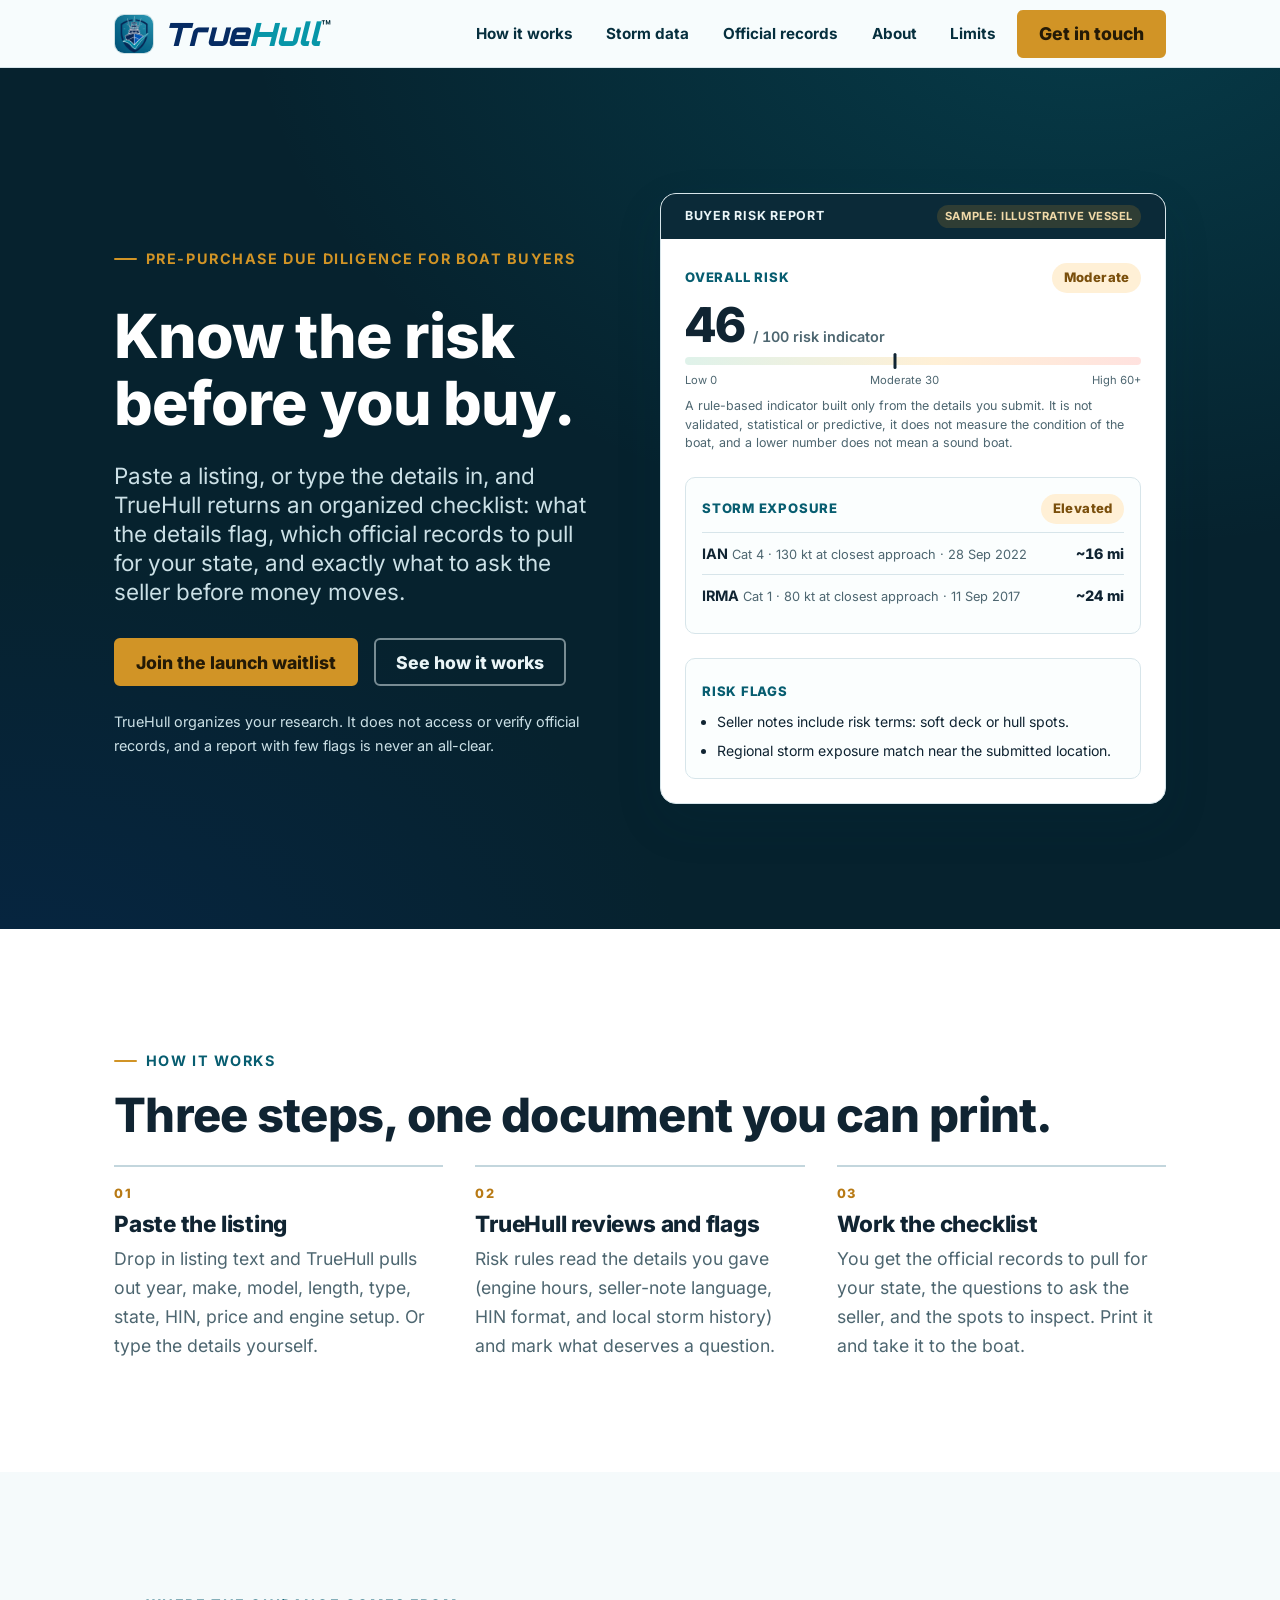
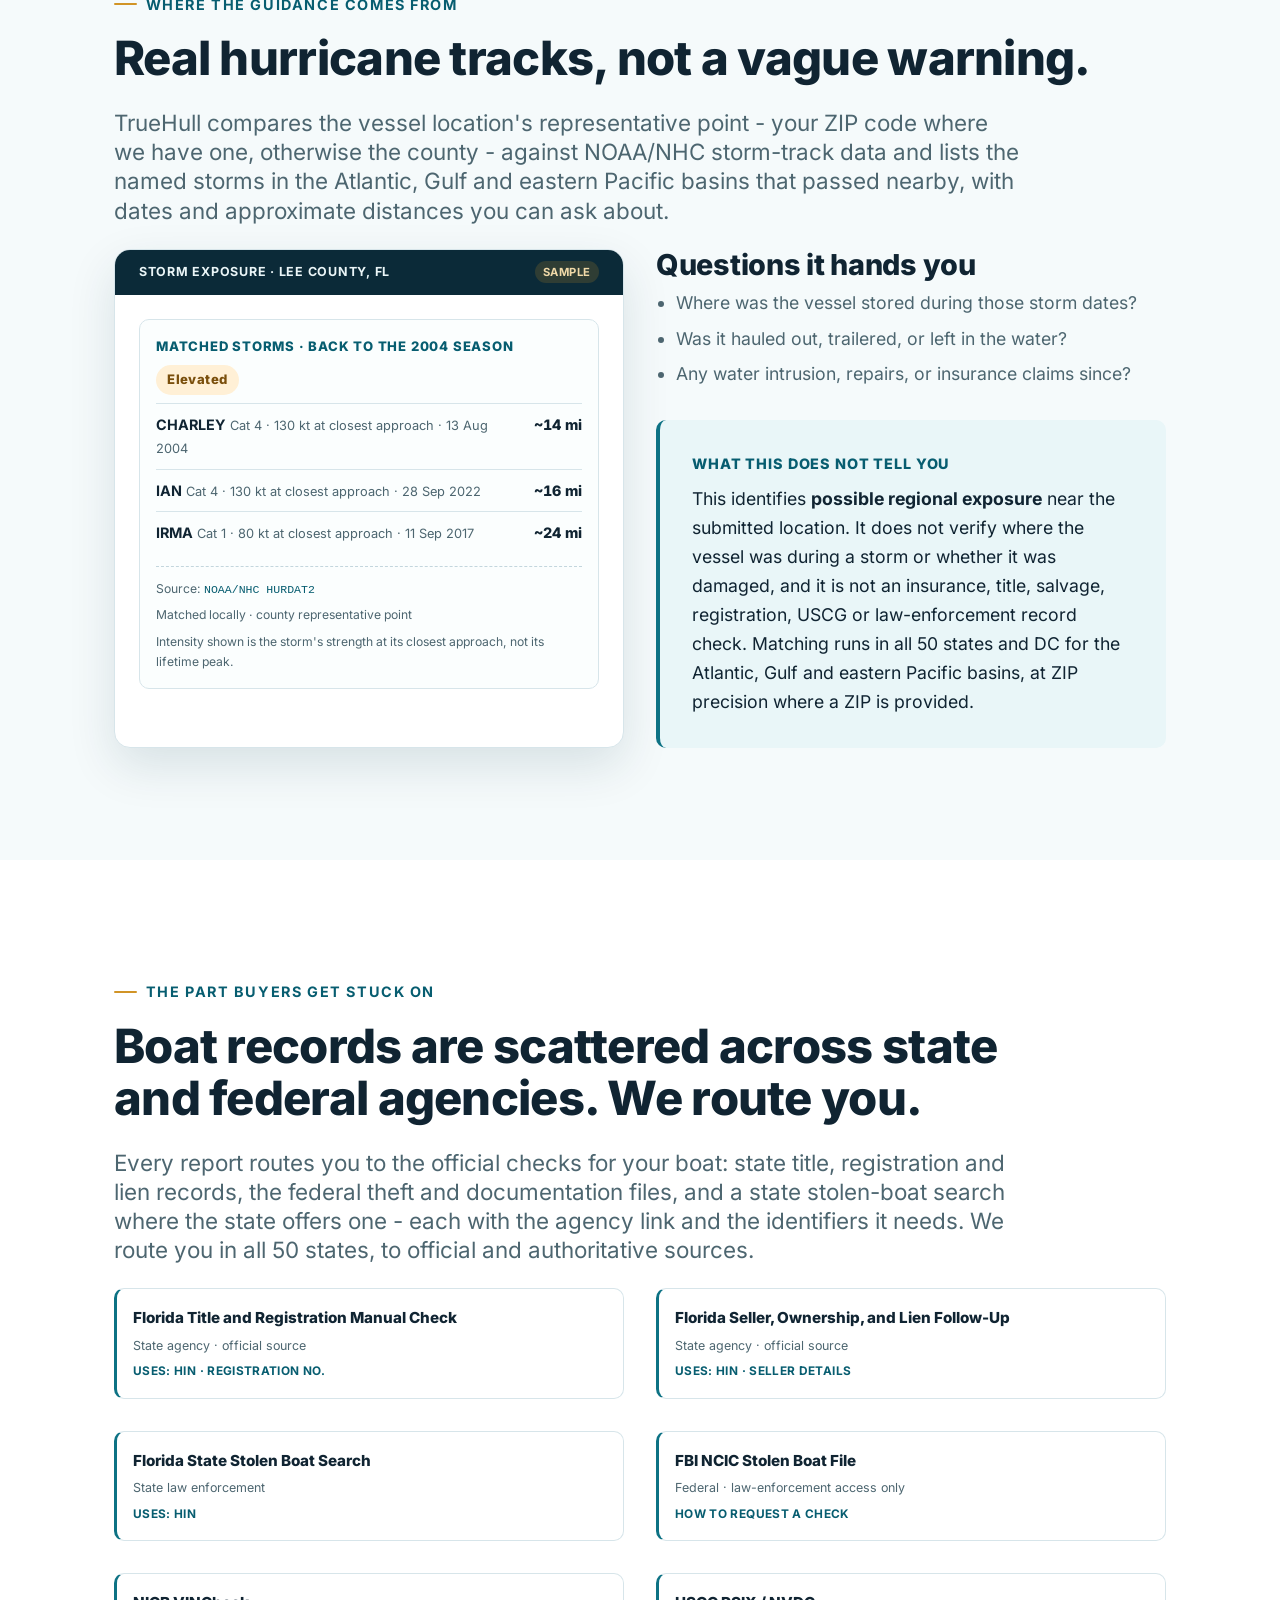
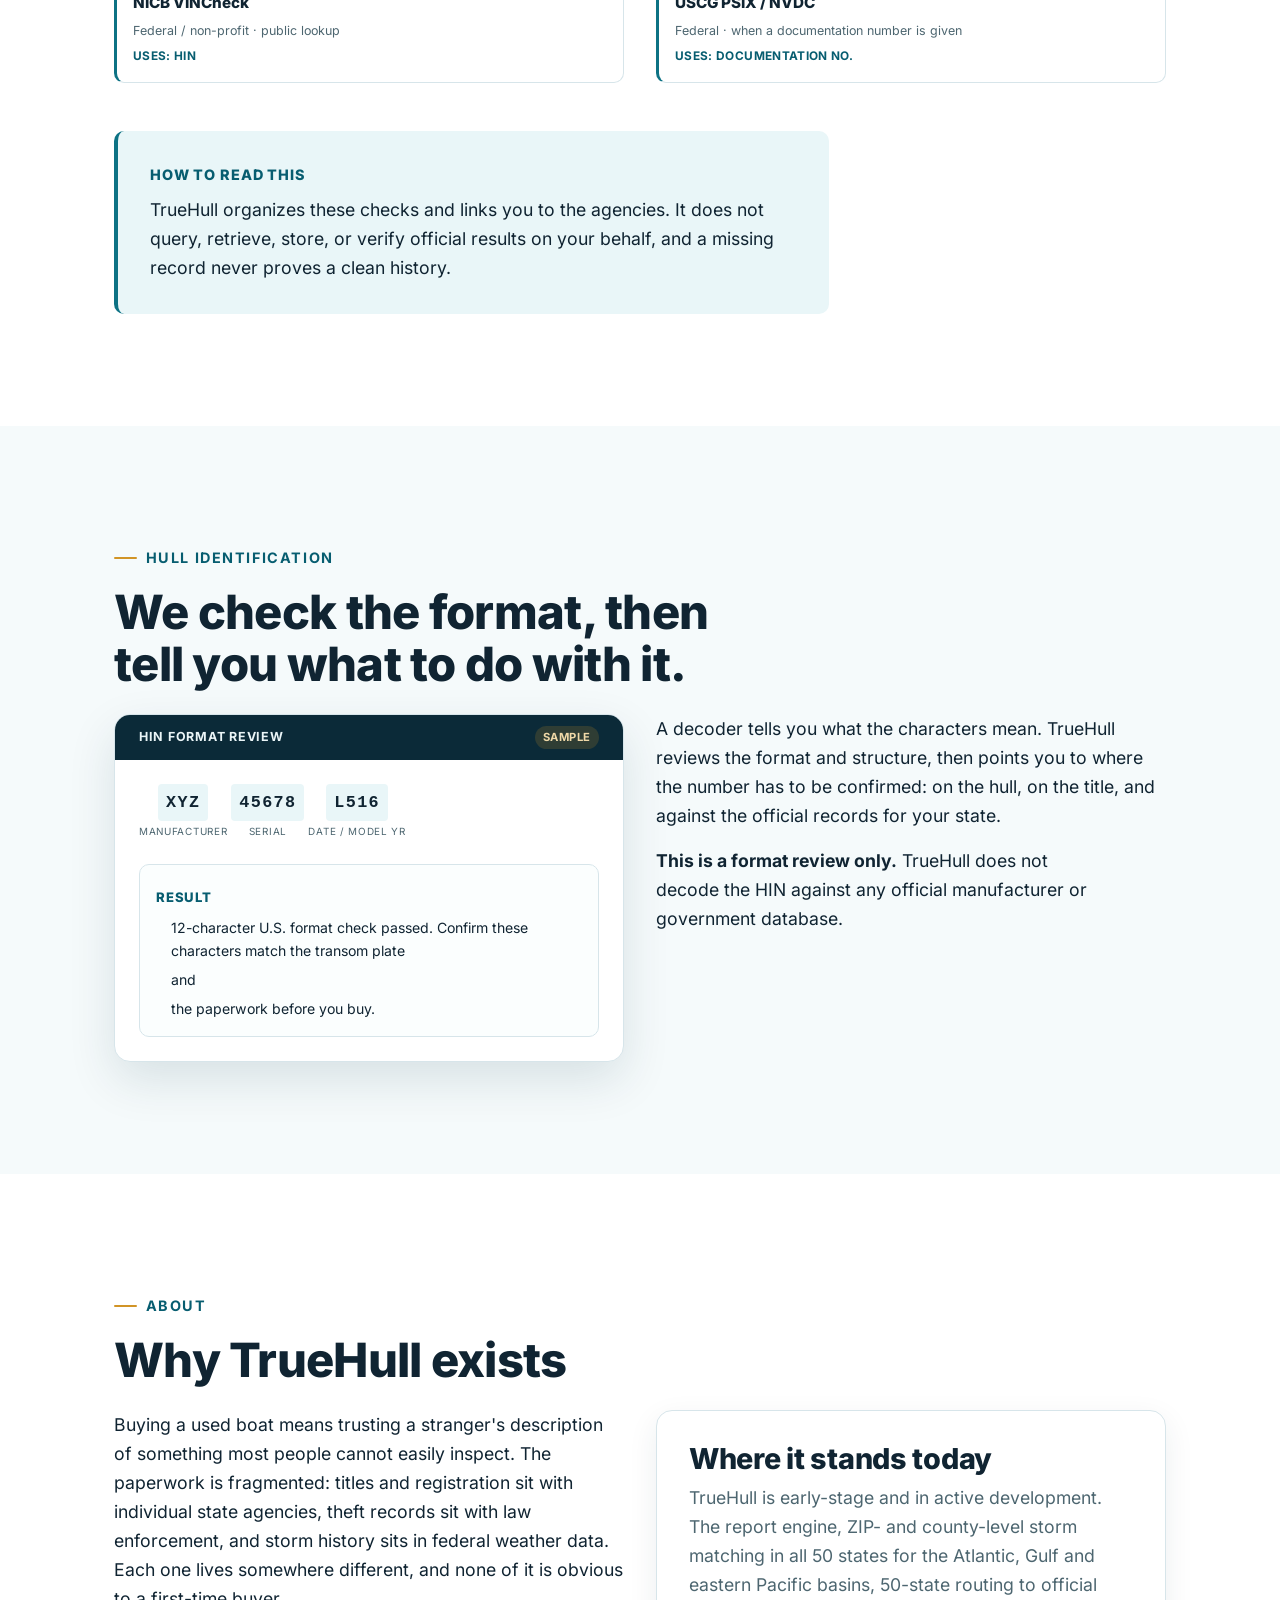
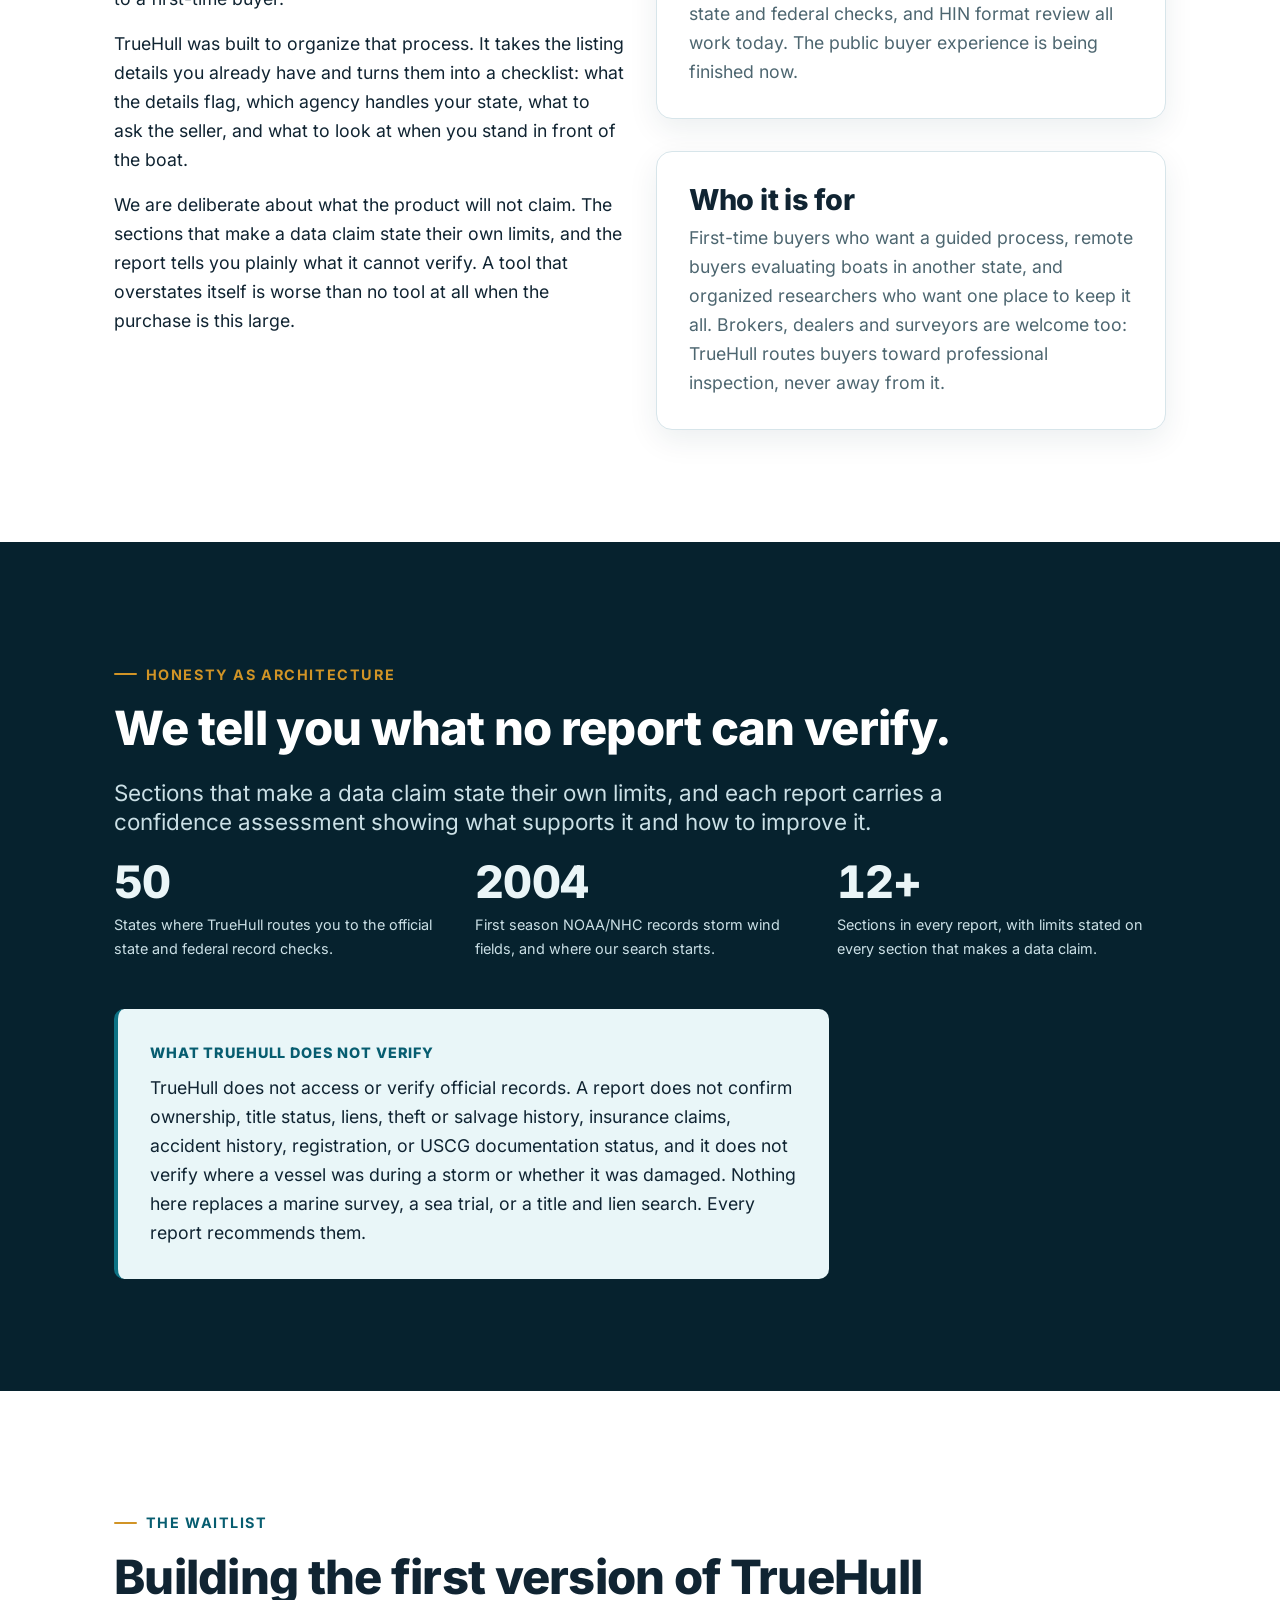
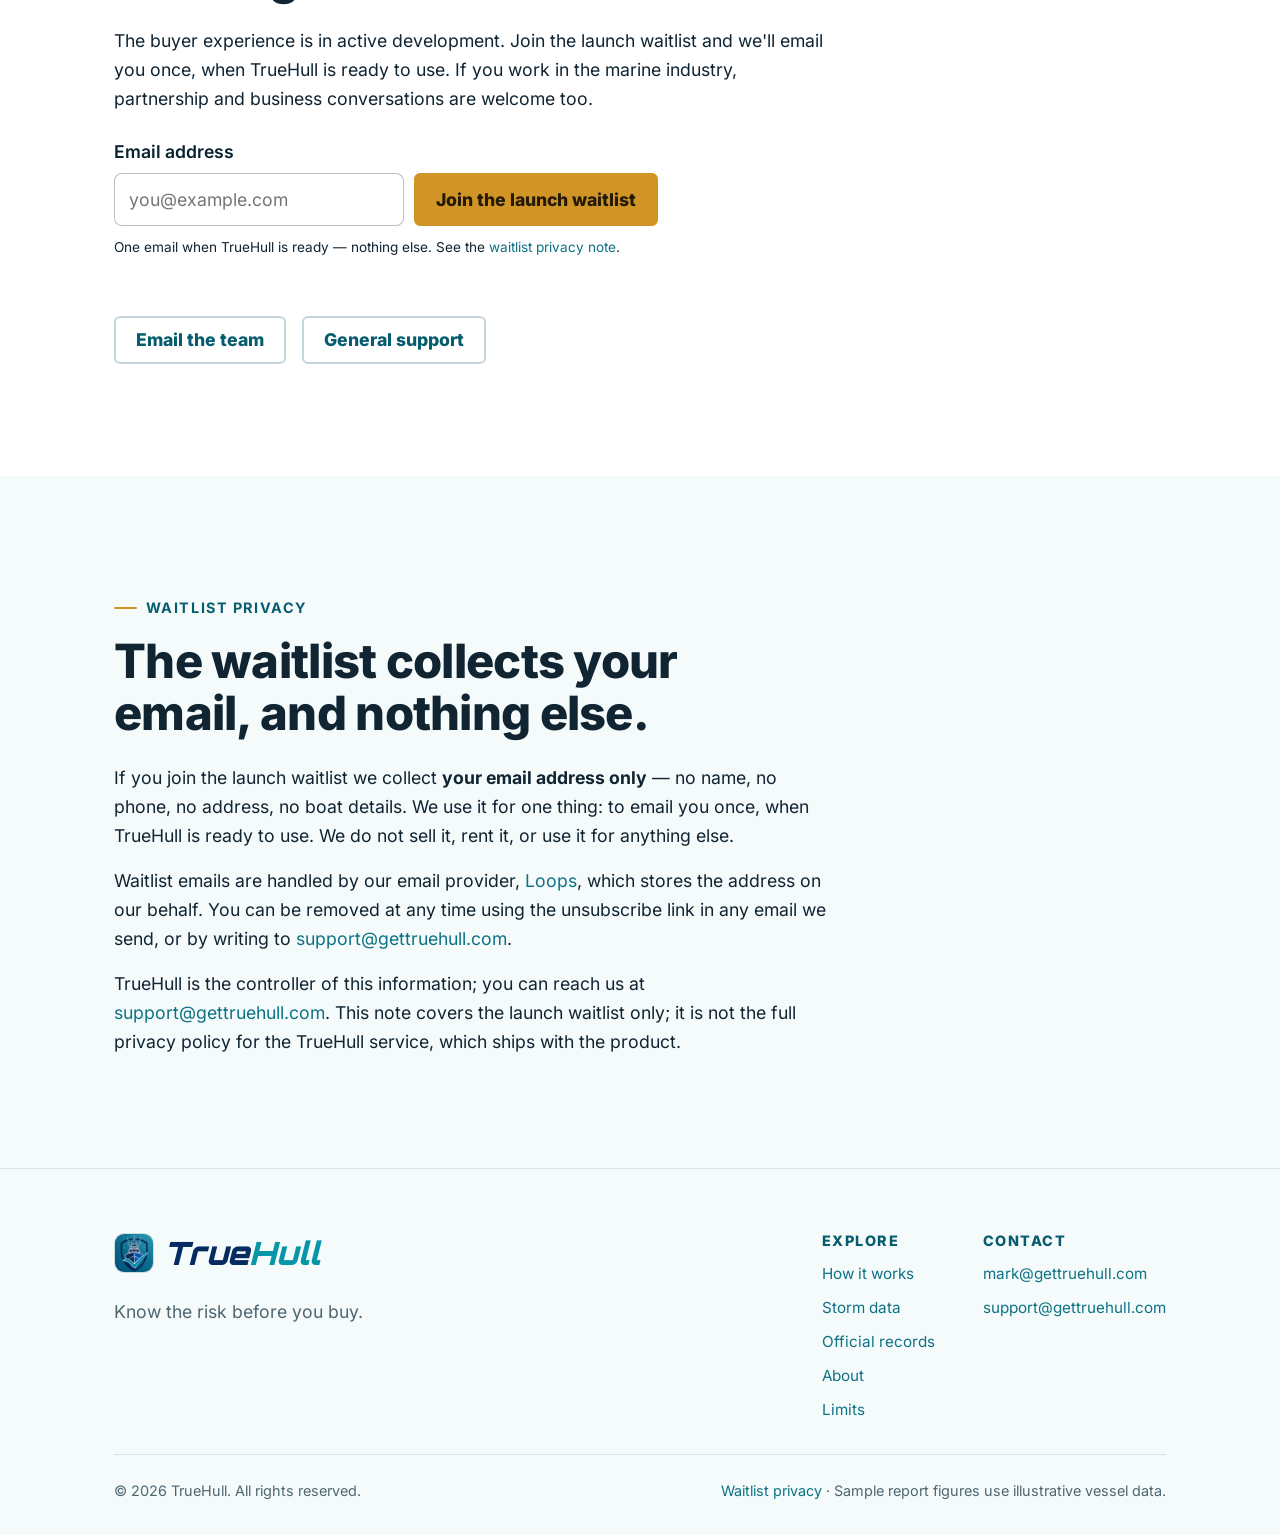
==== public/index.html @ 0f9b7fc5 "Go-live candidate: reviewed fix pass on the interim marketing site The interim marketing redesign, r" ====
<!doctype html>
<html lang="en">
  <head>
    <meta charset="UTF-8" />
    <meta name="viewport" content="width=device-width, initial-scale=1.0" />
    <meta
      http-equiv="Content-Security-Policy"
      content="default-src 'self'; script-src 'self'; connect-src 'self' https://app.loops.so; form-action 'self' https://app.loops.so; img-src 'self'; style-src 'self'; font-src 'self'; base-uri 'self'; object-src 'none'"
    />
    <title>TrueHull — Know the risk before you buy</title>
    <meta
      name="description"
      content="TrueHull turns a used-boat listing into an organized due-diligence checklist: risk flags, NOAA/NHC storm-exposure guidance for the Atlantic, Gulf and eastern Pacific basins, HIN format review, and the official records to check in all 50 states."
    />
    <meta name="theme-color" content="#06222e" />
    <link rel="canonical" href="https://gettruehull.com/" />

    <meta property="og:title" content="TrueHull — Know the risk before you buy" />
    <meta
      property="og:description"
      content="Turn a boat listing into an organized due-diligence checklist: what to verify, what to ask, and where the official records live."
    />
    <meta property="og:type" content="website" />
    <meta property="og:url" content="https://gettruehull.com/" />
    <meta
      property="og:image"
      content="https://gettruehull.com/assets/truehull-logo.webp"
    />

    <link rel="icon" href="assets/favicon.ico" sizes="any" />
    <link rel="icon" type="image/png" sizes="32x32" href="assets/favicon-32x32.png" />
    <link rel="icon" type="image/png" sizes="16x16" href="assets/favicon-16x16.png" />
    <link rel="apple-touch-icon" href="assets/apple-touch-icon.png" />

    <link
      rel="preload"
      href="assets/fonts/inter-latin-var.woff2"
      as="font"
      type="font/woff2"
      crossorigin
    />
    <link
      rel="preload"
      href="assets/fonts/orbitron-900-latin.woff2"
      as="font"
      type="font/woff2"
      crossorigin
    />
    <link rel="stylesheet" href="styles.css" />
  </head>
  <body>
    <a class="skip-link" href="#main">Skip to content</a>

    <header class="site-header">
      <div class="container site-header__inner">
        <a class="brand" href="#top" aria-label="TrueHull home">
          <img class="brand__mark" src="assets/truehull-mark.png" alt="" width="40" height="40" />
          <span class="brand__wordmark" aria-label="TrueHull">
            <span class="brand__true">True</span><span class="brand__hull">Hull</span><span class="brand-tm" aria-hidden="true">&trade;</span>
          </span>
        </a>
        <nav class="site-nav" aria-label="Primary">
          <button
            class="site-nav__toggle"
            type="button"
            aria-expanded="false"
            aria-controls="primary-menu"
          >
            Menu
          </button>
          <div class="site-nav__panel" id="primary-menu">
            <ul class="site-nav__list">
              <li><a class="site-nav__link" href="#how">How it works</a></li>
              <li><a class="site-nav__link" href="#storm">Storm data</a></li>
              <li><a class="site-nav__link" href="#records">Official records</a></li>
              <li><a class="site-nav__link" href="#about">About</a></li>
              <li><a class="site-nav__link" href="#limits">Limits</a></li>
            </ul>
            <a class="btn btn--primary" href="#contact">Get in touch</a>
          </div>
        </nav>
      </div>
    </header>

    <main id="main">
      <span id="top"></span>

      <!-- ============ HERO: the product is the pitch ============ -->
      <section class="hero" aria-labelledby="hero-title">
        <div class="container hero__inner">
          <div class="hero__grid">
            <div>
              <p class="eyebrow">Pre-purchase due diligence for boat buyers</p>
              <h1 id="hero-title">Know the risk before you buy.</h1>
              <p class="lede">
                Paste a listing, or type the details in, and TrueHull returns an organized
                checklist: what the details flag, which official records to pull for
                your state, and exactly what to ask the seller before money moves.
              </p>
              <div class="actions">
                <a class="btn btn--primary" href="#contact">Join the launch waitlist</a>
                <a class="btn btn--on-dark" href="#how">See how it works</a>
              </div>
              <p class="hero__note">
                TrueHull organizes your research. It does not access or verify official
                records, and a report with few flags is never an all-clear.
              </p>
            </div>

            <!-- Report preview -->
            <div class="report-shot">
              <div class="report-shot__bar">
                <span>Buyer risk report</span>
                <span class="sample-flag">Sample: illustrative vessel</span>
              </div>
              <div class="report-shot__body">
                <div>
                  <div class="rpt-block__head">
                    <span class="rpt-block__title">Overall risk</span>
                    <span class="risk-pill risk-pill--moderate">Moderate</span>
                  </div>
                  <div class="score">
                    <span class="score__value">46</span>
                    <span class="score__of">/ 100 risk indicator</span>
                  </div>
                  <div class="meter" role="img" aria-label="Risk indicator 46 of 100, moderate">
                    <span class="meter__needle meter__needle--sample"></span>
                  </div>
                  <div class="meter__scale">
                    <span>Low 0</span><span>Moderate 30</span><span>High 60+</span>
                  </div>
                  <p class="rpt-note">
                    A rule-based indicator built only from the details you submit.
                    It is not validated, statistical or predictive, it does not
                    measure the condition of the boat, and a lower number does not
                    mean a sound boat.
                  </p>
                </div>

                <div class="rpt-block">
                  <div class="rpt-block__head">
                    <span class="rpt-block__title">Storm exposure</span>
                    <span class="risk-pill risk-pill--moderate">Elevated</span>
                  </div>
                  <div class="storm-row">
                    <span>
                      <span class="storm-row__name">IAN</span>
                      <span class="storm-row__meta">Cat 4 · 130 kt at closest approach · 28 Sep 2022</span>
                    </span>
                    <span class="storm-row__dist">~16 mi</span>
                  </div>
                  <div class="storm-row">
                    <span>
                      <span class="storm-row__name">IRMA</span>
                      <span class="storm-row__meta">Cat 1 · 80 kt at closest approach · 11 Sep 2017</span>
                    </span>
                    <span class="storm-row__dist">~24 mi</span>
                  </div>
                </div>

                <div class="rpt-block">
                  <span class="rpt-block__title">Risk flags</span>
                  <ul class="rpt-list">
                    <li>Seller notes include risk terms: soft deck or hull spots.</li>
                    <li>Regional storm exposure match near the submitted location.</li>
                  </ul>
                </div>
              </div>
            </div>
          </div>
        </div>
      </section>

      <!-- ============ HOW IT WORKS ============ -->
      <section id="how" class="section" aria-labelledby="how-title">
        <div class="container">
          <p class="eyebrow">How it works</p>
          <h2 id="how-title">Three steps, one document you can print.</h2>
          <div class="steps section__body">
            <div class="step">
              <h3>Paste the listing</h3>
              <p>
                Drop in listing text and TrueHull pulls out year, make, model, length,
                type, state, HIN, price and engine setup. Or type the details yourself.
              </p>
            </div>
            <div class="step">
              <h3>TrueHull reviews and flags</h3>
              <p>
                Risk rules read the details you gave (engine hours, seller-note
                language, HIN format, and local storm history) and mark
                what deserves a question.
              </p>
            </div>
            <div class="step">
              <h3>Work the checklist</h3>
              <p>
                You get the official records to pull for your state, the questions to
                ask the seller, and the spots to inspect. Print it and take it to the boat.
              </p>
            </div>
          </div>
        </div>
      </section>

      <!-- ============ STORM DATA ============ -->
      <section id="storm" class="section section--foam" aria-labelledby="storm-title">
        <div class="container">
          <p class="eyebrow">Where the guidance comes from</p>
          <h2 id="storm-title">Real hurricane tracks, not a vague warning.</h2>
          <p class="lede section__body">
            TrueHull compares the vessel location's representative point - your ZIP
            code where we have one, otherwise the county - against NOAA/NHC storm-track
            data and lists the named storms in the Atlantic, Gulf and eastern
            Pacific basins that passed nearby, with dates and approximate
            distances you can ask about.
          </p>

          <div class="grid grid--2 section__body">
            <div class="report-shot">
              <div class="report-shot__bar">
                <span>Storm exposure · Lee County, FL</span>
                <span class="sample-flag">Sample</span>
              </div>
              <div class="report-shot__body">
                <div class="rpt-block">
                  <div class="rpt-block__head">
                    <span class="rpt-block__title">Matched storms · back to the 2004 season</span>
                    <span class="risk-pill risk-pill--moderate">Elevated</span>
                  </div>
                  <div class="storm-row">
                    <span><span class="storm-row__name">CHARLEY</span>
                      <span class="storm-row__meta">Cat 4 · 130 kt at closest approach · 13 Aug 2004</span></span>
                    <span class="storm-row__dist">~14 mi</span>
                  </div>
                  <div class="storm-row">
                    <span><span class="storm-row__name">IAN</span>
                      <span class="storm-row__meta">Cat 4 · 130 kt at closest approach · 28 Sep 2022</span></span>
                    <span class="storm-row__dist">~16 mi</span>
                  </div>
                  <div class="storm-row">
                    <span><span class="storm-row__name">IRMA</span>
                      <span class="storm-row__meta">Cat 1 · 80 kt at closest approach · 11 Sep 2017</span></span>
                    <span class="storm-row__dist">~24 mi</span>
                  </div>
                  <div class="source-stamp">
                    <span>Source: <code>NOAA/NHC HURDAT2</code></span>
                    <span>Matched locally · county representative point</span>
                    <span>Intensity shown is the storm's strength at its closest
                      approach, not its lifetime peak.</span>
                  </div>
                </div>
              </div>
            </div>

            <div class="stack--l">
              <div>
                <h3>Questions it hands you</h3>
                <ul class="q-list">
                  <li>Where was the vessel stored during those storm dates?</li>
                  <li>Was it hauled out, trailered, or left in the water?</li>
                  <li>Any water intrusion, repairs, or insurance claims since?</li>
                </ul>
              </div>
              <div class="trust-band">
                <span class="trust-band__label">What this does not tell you</span>
                <p>
                  This identifies <strong>possible regional exposure</strong> near the
                  submitted location. It does not verify where the vessel was
                  during a storm or whether it was damaged, and it is not an insurance,
                  title, salvage, registration, USCG or law-enforcement record check.
                  Matching runs in all 50 states and DC for the Atlantic, Gulf and
                  eastern Pacific basins, at ZIP precision where a ZIP is provided.
                </p>
              </div>
            </div>
          </div>
        </div>
      </section>

      <!-- ============ OFFICIAL RECORDS ============ -->
      <section id="records" class="section" aria-labelledby="records-title">
        <div class="container">
          <p class="eyebrow">The part buyers get stuck on</p>
          <h2 id="records-title">Boat records are scattered across state and federal agencies. We route you.</h2>
          <p class="lede section__body">
            Every report routes you to the official checks for your boat: state title,
            registration and lien records, the federal theft and documentation files, and
            a state stolen-boat search where the state offers one - each with the agency
            link and the identifiers it needs. We route you in all 50 states, to official
            and authoritative sources.
          </p>

          <div class="grid grid--2 section__body">
            <div class="check-card">
              <span class="check-card__title">Florida Title and Registration Manual Check</span>
              <span class="check-card__agency">State agency · official source</span>
              <span class="check-card__ids">Uses: HIN · registration no.</span>
            </div>
            <div class="check-card">
              <span class="check-card__title">Florida Seller, Ownership, and Lien Follow-Up</span>
              <span class="check-card__agency">State agency · official source</span>
              <span class="check-card__ids">Uses: HIN · seller details</span>
            </div>
            <div class="check-card">
              <span class="check-card__title">Florida State Stolen Boat Search</span>
              <span class="check-card__agency">State law enforcement</span>
              <span class="check-card__ids">Uses: HIN</span>
            </div>
            <div class="check-card">
              <span class="check-card__title">FBI NCIC Stolen Boat File</span>
              <span class="check-card__agency">Federal · law-enforcement access only</span>
              <span class="check-card__ids">How to request a check</span>
            </div>
            <div class="check-card">
              <span class="check-card__title">NICB VINCheck</span>
              <span class="check-card__agency">Federal / non-profit · public lookup</span>
              <span class="check-card__ids">Uses: HIN</span>
            </div>
            <div class="check-card">
              <span class="check-card__title">USCG PSIX / NVDC</span>
              <span class="check-card__agency">Federal · when a documentation number is given</span>
              <span class="check-card__ids">Uses: documentation no.</span>
            </div>
          </div>

          <div class="trust-band section__band">
            <span class="trust-band__label">How to read this</span>
            <p>
              TrueHull organizes these checks and links you to the agencies. It does not
              query, retrieve, store, or verify official results on your behalf, and a
              missing record never proves a clean history.
            </p>
          </div>
        </div>
      </section>

      <!-- ============ HIN ============ -->
      <section class="section section--foam" aria-labelledby="hin-title">
        <div class="container">
          <p class="eyebrow">Hull identification</p>
          <h2 id="hin-title">We check the format, then tell you what to do with it.</h2>
          <div class="grid grid--2 section__body">
            <div class="report-shot">
              <div class="report-shot__bar">
                <span>HIN format review</span>
                <span class="sample-flag">Sample</span>
              </div>
              <div class="report-shot__body">
                <div class="hin">
                  <span class="hin__seg">
                    <span class="hin__chars">XYZ</span>
                    <span class="hin__label">Manufacturer</span>
                  </span>
                  <span class="hin__seg">
                    <span class="hin__chars">45678</span>
                    <span class="hin__label">Serial</span>
                  </span>
                  <span class="hin__seg">
                    <span class="hin__chars">L516</span>
                    <span class="hin__label">Date / model yr</span>
                  </span>
                </div>
                <div class="rpt-block">
                  <span class="rpt-block__title">Result</span>
                  <p class="rpt-list">
                    12-character U.S. format check passed. Confirm these characters
                    match the transom plate <em>and</em> the paperwork before you buy.
                  </p>
                </div>
              </div>
            </div>
            <div class="prose">
              <p>
                A decoder tells you what the characters mean. TrueHull reviews the
                format and structure, then points you to where the number has to be
                confirmed: on the hull, on the title, and against the official records
                for your state.
              </p>
              <p>
                <strong>This is a format review only.</strong> TrueHull does not decode
                the HIN against any official manufacturer or government database.
              </p>
            </div>
          </div>
        </div>
      </section>

      <!-- ============ ABOUT ============ -->
      <section id="about" class="section" aria-labelledby="about-title">
        <div class="container">
          <p class="eyebrow">About</p>
          <h2 id="about-title">Why TrueHull exists</h2>
          <div class="grid grid--2 section__body">
            <div class="prose">
              <p>
                Buying a used boat means trusting a stranger's description of
                something most people cannot easily inspect. The paperwork is
                fragmented: titles and registration sit with individual state
                agencies, theft records sit with law enforcement, and storm history
                sits in federal weather data. Each one lives somewhere different,
                and none of it is obvious to a first-time buyer.
              </p>
              <p>
                TrueHull was built to organize that process. It takes the listing
                details you already have and turns them into a checklist: what the
                details flag, which agency handles your state, what to ask the
                seller, and what to look at when you stand in front of the boat.
              </p>
              <p>
                We are deliberate about what the product will not claim. The
                sections that make a data claim state their own limits, and the
                report tells you plainly what it cannot verify. A tool that overstates itself is worse than
                no tool at all when the purchase is this large.
              </p>
            </div>
            <div class="stack--l">
              <div class="card">
                <h3>Where it stands today</h3>
                <p>
                  TrueHull is early-stage and in active development. The report
                  engine, ZIP- and county-level storm matching in all 50 states for
                  the Atlantic, Gulf and eastern Pacific basins, 50-state routing to
                  official state and federal checks, and HIN format review all work
                  today. The public buyer experience is being finished now.
                </p>
              </div>
              <div class="card">
                <h3>Who it is for</h3>
                <p>
                  First-time buyers who want a guided process, remote buyers
                  evaluating boats in another state, and organized researchers who
                  want one place to keep it all. Brokers, dealers and surveyors are
                  welcome too: TrueHull routes buyers toward professional
                  inspection, never away from it.
                </p>
              </div>
            </div>
          </div>
        </div>
      </section>

      <!-- ============ LIMITS ============ -->
      <section id="limits" class="section section--ink" aria-labelledby="limits-title">
        <div class="container">
          <p class="eyebrow eyebrow--on-dark">Honesty as architecture</p>
          <h2 id="limits-title">We tell you what no report can verify.</h2>
          <p class="lede section__body">
            Sections that make a data claim state their own limits, and each report carries a confidence
            assessment showing what supports it and how to improve it.
          </p>

          <div class="stats section__body">
            <div class="stat">
              <div class="stat__value">50</div>
              <p class="stat__label">States where TrueHull routes you to the official state and federal record checks.</p>
            </div>
            <div class="stat">
              <div class="stat__value">2004</div>
              <p class="stat__label">First season NOAA/NHC records storm wind fields, and where our search starts.</p>
            </div>
            <div class="stat">
              <div class="stat__value">12+</div>
              <p class="stat__label">Sections in every report, with limits stated on every
              section that makes a data claim.</p>
            </div>
          </div>

          <div class="trust-band section__band">
            <span class="trust-band__label">What TrueHull does not verify</span>
            <p>
              TrueHull does not access or verify official records. A report does not
              confirm ownership, title status, liens, theft or salvage history,
              insurance claims, accident history, registration, or USCG documentation
              status, and it does not verify where a vessel was during a storm or
              whether it was damaged. Nothing here replaces a marine survey, a sea
              trial, or a title and lien search. Every report recommends them.
            </p>
          </div>
        </div>
      </section>

      <!-- ============ SAMPLE / CTA ============ -->
      <section id="contact" class="section" aria-labelledby="contact-title">
        <div class="container">
          <p class="eyebrow">The waitlist</p>
          <h2 id="contact-title">Building the first version of TrueHull</h2>
          <div class="prose section__body">
            <p>
              The buyer experience is in active development. Join the launch waitlist and
              we'll email you once, when TrueHull is ready to use. If you work in the
              marine industry, partnership and business conversations are welcome too.
            </p>
          </div>

          <form
            class="waitlist section__body"
            id="waitlist-form"
            method="POST"
            action="https://app.loops.so/api/newsletter-form/PLACEHOLDER-FORM-ID"
          >
            <label class="waitlist__label" for="waitlist-email">Email address</label>
            <div class="waitlist__row">
              <input
                class="waitlist__input"
                id="waitlist-email"
                type="email"
                name="email"
                autocomplete="email"
                inputmode="email"
                placeholder="you@example.com"
                required
              />
              <button class="btn btn--primary" type="submit">Join the launch waitlist</button>
            </div>
            <p class="waitlist__note">
              One email when TrueHull is ready — nothing else. See the
              <a href="#waitlist-privacy">waitlist privacy note</a>.
            </p>
            <p class="waitlist__status" id="waitlist-status" role="status" aria-live="polite"></p>
            <noscript>
              <p class="waitlist__note">
                To join the waitlist, email
                <a href="mailto:mark@gettruehull.com?subject=TrueHull%20launch%20waitlist">mark@gettruehull.com</a>.
              </p>
            </noscript>
          </form>

          <div class="actions">
            <a class="btn btn--secondary" href="mailto:mark@gettruehull.com?subject=TrueHull%20Inquiry"
              >Email the team</a
            >
            <a class="btn btn--secondary" href="mailto:support@gettruehull.com?subject=TrueHull%20Support"
              >General support</a
            >
          </div>
        </div>
      </section>

      <!-- ============ WAITLIST PRIVACY ============ -->
      <section id="waitlist-privacy" class="section section--foam" aria-labelledby="waitlist-privacy-title">
        <div class="container">
          <p class="eyebrow">Waitlist privacy</p>
          <h2 id="waitlist-privacy-title">The waitlist collects your email, and nothing else.</h2>
          <div class="prose section__body">
            <p>
              If you join the launch waitlist we collect <strong>your email address only</strong> —
              no name, no phone, no address, no boat details. We use it for one thing: to email
              you once, when TrueHull is ready to use. We do not sell it, rent it, or use it for
              anything else.
            </p>
            <p>
              Waitlist emails are handled by our email provider,
              <a href="https://loops.so" rel="noopener noreferrer">Loops</a>, which stores the
              address on our behalf. You can be removed at any time using the unsubscribe link in
              any email we send, or by writing to
              <a href="mailto:support@gettruehull.com?subject=Waitlist%20removal">support@gettruehull.com</a>.
            </p>
            <p>
              TrueHull is the controller of this information; you can reach us at
              <a href="mailto:support@gettruehull.com?subject=Waitlist%20privacy">support@gettruehull.com</a>.
              This note covers the launch waitlist only; it is not the full privacy policy for
              the TrueHull service, which ships with the product.
            </p>
          </div>
        </div>
      </section>
    </main>

    <footer class="site-footer">
      <div class="container">
        <div class="site-footer__top">
          <div>
            <a class="brand" href="#top" aria-label="TrueHull home">
              <img class="brand__mark" src="assets/truehull-mark.png" alt="" width="40" height="40" />
              <span class="brand__wordmark">
                <span class="brand__true">True</span><span class="brand__hull">Hull</span>
              </span>
            </a>
            <p class="site-footer__tagline">Know the risk before you buy.</p>
          </div>
          <nav class="site-footer__nav" aria-label="Footer">
            <div class="site-footer__col">
              <h2>Explore</h2>
              <ul>
                <li><a href="#how">How it works</a></li>
                <li><a href="#storm">Storm data</a></li>
                <li><a href="#records">Official records</a></li>
                <li><a href="#about">About</a></li>
                <li><a href="#limits">Limits</a></li>
              </ul>
            </div>
            <div class="site-footer__col">
              <h2>Contact</h2>
              <ul>
                <li><a href="mailto:mark@gettruehull.com?subject=TrueHull%20Inquiry">mark@gettruehull.com</a></li>
                <li><a href="mailto:support@gettruehull.com?subject=TrueHull%20Support">support@gettruehull.com</a></li>
              </ul>
            </div>
          </nav>
        </div>
        <div class="site-footer__bottom">
          <p>&copy; 2026 TrueHull. All rights reserved.</p>
          <p><a href="#waitlist-privacy">Waitlist privacy</a> · Sample report figures use illustrative vessel data.</p>
        </div>
      </div>
    </footer>

    <script src="assets/site.js" defer></script>
  </body>
</html>
---- public/styles.css ----
/* ==========================================================================
   TrueHull — Canonical design system
   --------------------------------------------------------------------------
   "Premium Marine Intelligence" foundation stylesheet.

   This is the single source of truth for the marketing site's tokens and
   shared components, authored so the TrueHull app can later adopt the same
   token set (see SITE-NOTES.md at the repo root for the adoption plan).

   Section map:
     1. Fonts (self-hosted, no third-party requests)
     2. Design tokens (:root)
     3. Reset + base elements
     4. Motion + accessibility primitives
     5. Layout primitives (container, section, prose, grid)
     6. Typographic helpers (eyebrow, lede, measure)
     7. Components — skip link, header + nav, brand lockup,
        buttons, footer, cards, trust band
     8. Print baseline

   Colour contrast: body/UI text is verified >= 5.5:1 on its surface.
   The gold accent is ~2.6:1 on white, so it is used ONLY on dark surfaces
   and as CTA/emphasis fills (with dark ink text), never as text on light.
   ========================================================================== */

/* ==========================================================================
   1. FONTS — self-hosted latin subsets (see public/assets/fonts/)
   ========================================================================== */

/* Inter: one variable file covers weights 400–800. */
@font-face {
  font-family: "Inter";
  font-style: normal;
  font-weight: 400 800;
  font-display: swap;
  src: url("assets/fonts/inter-latin-var.woff2") format("woff2");
  unicode-range: U+0000-00FF, U+0131, U+0152-0153, U+02BB-02BC, U+02C6, U+02DA,
    U+02DC, U+0304, U+0308, U+0329, U+2000-206F, U+20AC, U+2122, U+2191, U+2193,
    U+2212, U+2215, U+FEFF, U+FFFD;
}

/* Orbitron 900 — brand wordmark only. Italic is synthesised (Orbitron ships
   no true italic), matching the existing lockup treatment. */
@font-face {
  font-family: "Orbitron";
  font-style: normal;
  font-weight: 900;
  font-display: swap;
  src: url("assets/fonts/orbitron-900-latin.woff2") format("woff2");
  unicode-range: U+0000-00FF, U+0131, U+0152-0153, U+02BB-02BC, U+02C6, U+02DA,
    U+02DC, U+0304, U+0308, U+0329, U+2000-206F, U+20AC, U+2122, U+2191, U+2193,
    U+2212, U+2215, U+FEFF, U+FFFD;
}

/* ==========================================================================
   2. DESIGN TOKENS
   ========================================================================== */

:root {
  /* --- Brand anchors (fixed across app + marketing) --- */
  --brand-navy: #062b63; /* the "True" in the wordmark */
  --brand-teal: #0796a8; /* the "Hull" in the wordmark */

  /* --- Marine ink + water scale (dark -> mid) --- */
  --ink-900: #06222e; /* darkest — hero / inverted surfaces */
  --ink-800: #0b2a38;
  --ink-700: #102432; /* primary text on light (15.9:1 on white) */
  --deep: #062f3e; /* deep marine slate */
  --water-800: #075d70; /* water-strong; eyebrow/label on light (7.5:1) */
  --water-700: #0d7284; /* primary interactive / links (5.6:1 on white) */
  --water-500: #0796a8; /* brand teal — accents on dark */

  /* --- Neutrals / surfaces --- */
  --surface: #ffffff;
  --foam: #f5fafb; /* airy content section background */
  --sky: #e9f6f8; /* tinted chip / hover surface */
  --line: #d7e5ea; /* hairline borders */
  --line-strong: #c3d6dd;
  --muted: #4d6670; /* secondary text on light (~6.1:1 on white) */

  /* --- Foreground scale for dark surfaces --- */
  --on-dark: #eaf5f7; /* primary text on ink surfaces */
  --muted-on-dark: #cbe0e6; /* secondary text on dark surfaces */
  --quiet-on-dark: #9fc0c8; /* footer chrome / meta on dark */
  --link-on-dark: #dcecef; /* links on dark surfaces */
  --header-bg: rgba(247, 252, 253, 0.9); /* translucent sticky header */

  /* Inverted wordmark (the brand navy is unreadable on ink). */
  --brand-navy-on-dark: #a9c4e6;
  --brand-teal-on-dark: #37c0d4;

  /* --- Gold accent (used sparingly; dark surfaces + CTA only) --- */
  --accent: #d19426; /* CTA fill / emphasis on dark */
  --accent-strong: #b87a15; /* hover */
  --accent-ink: #241a06; /* text on gold (6.5:1) */

  /* --- Semantic risk vocabulary (shared with the app's report UI) --- */
  --danger: #b43b31;
  --warning: #b87511;
  --success: #25735d;
  --risk-low-bg: #dff2ea;
  --risk-low-ink: #1c5b48;
  --risk-moderate-bg: #fff0d6;
  --risk-moderate-ink: #7a4f0c;
  --risk-high-bg: #ffe2df;
  --risk-high-ink: #8a2d24;

  /* --- Elevation --- */
  --shadow: 0 18px 48px rgba(6, 47, 62, 0.12);
  --shadow-soft: 0 10px 30px rgba(6, 47, 62, 0.08);

  /* --- Typography --- */
  --font-sans: "Inter", ui-sans-serif, system-ui, -apple-system,
    BlinkMacSystemFont, "Segoe UI", Arial, sans-serif;
  --font-display: "Orbitron", "Rajdhani", var(--font-sans);

  /* Fluid modular scale (~1.2 mobile -> ~1.25 desktop) */
  --step--1: clamp(0.82rem, 0.79rem + 0.14vw, 0.9rem);
  --step-0: clamp(1rem, 0.96rem + 0.2vw, 1.1rem);
  --step-1: clamp(1.2rem, 1.13rem + 0.35vw, 1.4rem);
  --step-2: clamp(1.44rem, 1.32rem + 0.6vw, 1.85rem);
  --step-3: clamp(1.72rem, 1.53rem + 0.95vw, 2.4rem);
  --step-4: clamp(2.05rem, 1.75rem + 1.5vw, 3.1rem);
  --step-5: clamp(2.45rem, 2rem + 2.25vw, 4rem);

  --lh-tight: 1.1;
  --lh-snug: 1.3;
  --lh-body: 1.65;
  --measure: 65ch; /* comfortable prose line length */

  /* --- Spacing scale --- */
  --space-3xs: 0.25rem;
  --space-2xs: 0.5rem;
  --space-xs: 0.75rem;
  --space-s: 1rem;
  --space-m: 1.5rem;
  --space-l: 2rem;
  --space-xl: 3rem;
  --space-2xl: 4rem;
  --space-3xl: clamp(4rem, 3rem + 5vw, 7rem); /* section rhythm */

  /* --- Radii --- */
  --radius-xs: 4px;
  --radius-sm: 6px;
  --radius-md: 10px;
  --radius-lg: 16px;
  --radius-xl: 24px;
  --radius-pill: 999px;

  /* --- Layout --- */
  --container: 1180px;
  --container-narrow: 760px;
  --gutter: clamp(1.25rem, 5vw, 4rem);

  /* --- Focus --- */
  --focus-ring: 3px solid rgba(7, 150, 168, 0.65);
  --focus-offset: 3px;
}

/* ==========================================================================
   3. RESET + BASE
   ========================================================================== */

*,
*::before,
*::after {
  box-sizing: border-box;
}

* {
  margin: 0;
}

html {
  scroll-behavior: smooth;
  -webkit-text-size-adjust: 100%;
  text-size-adjust: 100%;
  /* Anchor offsets live on :target rules below, in one place. A scroll-padding
     here would STACK with them - that stacking (5rem here + 5rem on :target +
     the section's own padding) is exactly what once landed nav jumps ~165px
     below the header with a dead band in between. */
}

body {
  background: var(--surface);
  color: var(--ink-700);
  font-family: var(--font-sans);
  font-size: var(--step-0);
  line-height: var(--lh-body);
  font-synthesis: none; /* prefer true weights; wordmark opts back in below */
  -webkit-font-smoothing: antialiased;
  text-rendering: optimizeLegibility;
}

img,
svg,
picture,
video {
  display: block;
  max-width: 100%;
}

h1,
h2,
h3,
h4 {
  line-height: var(--lh-tight);
  font-weight: 800;
  letter-spacing: -0.015em;
  color: var(--ink-700);
  text-wrap: balance;
}

h1 {
  font-size: var(--step-5);
}
h2 {
  font-size: var(--step-4);
}
h3 {
  font-size: var(--step-2);
  letter-spacing: -0.01em;
}
h4 {
  font-size: var(--step-1);
}

p {
  text-wrap: pretty;
}

a {
  color: var(--water-700);
  text-decoration: none;
}

a:hover {
  text-decoration: underline;
  text-underline-offset: 0.15em;
}

ul,
ol {
  padding-left: 1.15em;
}

small {
  font-size: var(--step--1);
}

strong {
  font-weight: 700;
}

hr {
  border: 0;
  border-top: 1px solid var(--line);
}

/* Keep any bare anchor target clear of the ~67px sticky header. */
:target {
  scroll-margin-top: 5rem;
}

/* Padded sections already carry --space-3xl (64-112px) of their own top
   padding, which provides the post-jump breathing room by itself. The generic
   5rem above would stack on top of it, landing headings ~165px down with a
   dead band under the header. So for sections the offset only covers whatever
   part of the header the padding does not: header + small gap minus the
   section's padding, floored at zero. Lands the eyebrow ~17-25px below the
   header at every breakpoint. */
.section:target {
  scroll-margin-top: max(0px, calc(5.25rem - var(--space-3xl)));
}

/* ==========================================================================
   4. MOTION + ACCESSIBILITY PRIMITIVES
   ========================================================================== */

@media (prefers-reduced-motion: reduce) {
  html {
    scroll-behavior: auto;
  }
  *,
  *::before,
  *::after {
    animation-duration: 0.001ms !important;
    animation-iteration-count: 1 !important;
    transition-duration: 0.001ms !important;
    scroll-behavior: auto !important;
  }
}

/* Global focus treatment — visible everywhere, keyboard users only. */
:focus-visible {
  outline: var(--focus-ring);
  outline-offset: var(--focus-offset);
  border-radius: var(--radius-xs);
}

/* Screen-reader-only utility. */
.visually-hidden {
  position: absolute !important;
  width: 1px;
  height: 1px;
  padding: 0;
  margin: -1px;
  overflow: hidden;
  clip: rect(0, 0, 0, 0);
  white-space: nowrap;
  border: 0;
}

/* ==========================================================================
   5. LAYOUT PRIMITIVES
   ========================================================================== */

.container {
  width: 100%;
  max-width: var(--container);
  margin-inline: auto;
  padding-inline: var(--gutter);
}

.container--narrow {
  max-width: var(--container-narrow);
}

/* Vertical section rhythm. */
.section {
  padding-block: var(--space-3xl);
}

.section--tight {
  padding-block: var(--space-2xl);
}

.section--foam {
  background: var(--foam);
}

.section--ink {
  background: var(--ink-900);
  color: var(--on-dark);
}

/* Headings invert on dark surfaces (the base rule sets dark ink). */
.section--ink h1,
.section--ink h2,
.section--ink h3,
.section--ink h4 {
  color: #fff;
}

/* Muted list used for seller questions etc. */
.q-list {
  color: var(--muted);
  margin-top: var(--space-2xs);
  display: grid;
  gap: 0.4rem;
}

/* Prose blocks stay within a readable measure. */
.prose {
  max-width: var(--measure);
}

.prose > * + * {
  margin-top: var(--space-s);
}

/* Simple auto-fit grid for card rows. */
.grid {
  display: grid;
  gap: var(--space-l);
}

@media (min-width: 640px) {
  .grid--2 {
    grid-template-columns: repeat(2, 1fr);
  }
}

@media (min-width: 900px) {
  .grid--3 {
    grid-template-columns: repeat(3, 1fr);
  }
}

/* Vertical stack utility. */
.stack > * + * {
  margin-top: var(--space-s);
}
.stack--l > * + * {
  margin-top: var(--space-l);
}

/* Section rhythm — the eyebrow › heading › body › band › actions cadence
   lives here, not in per-page inline styles, so every page inherits the
   same vertical music. */
.section__body {
  margin-top: var(--space-m);
}

.section__band {
  margin-top: var(--space-xl);
}

/* Shared action row (hero + section CTAs). */
.actions {
  display: flex;
  flex-wrap: wrap;
  gap: var(--space-s);
  margin-top: var(--space-l);
}

/* ==========================================================================
   6. TYPOGRAPHIC HELPERS
   ========================================================================== */

/* Eyebrow / kicker. On light surfaces it is marine-teal (7.5:1); the gold
   accent appears only as the leading tick so colour is never the sole
   signal and contrast always passes. */
.eyebrow {
  display: inline-flex;
  align-items: center;
  gap: 0.6em;
  margin: 0 0 var(--space-s);
  font-size: var(--step--1);
  font-weight: 700;
  letter-spacing: 0.11em;
  text-transform: uppercase;
  color: var(--water-800);
}

.eyebrow::before {
  content: "";
  width: 1.6em;
  height: 2px;
  background: var(--accent);
  border-radius: var(--radius-pill);
}

/* On dark surfaces the eyebrow text itself can carry the gold accent. */
.section--ink .eyebrow,
.hero .eyebrow,
.eyebrow--on-dark {
  color: var(--accent);
}

.lede {
  font-size: var(--step-1);
  line-height: var(--lh-snug);
  color: var(--muted);
  max-width: var(--measure);
}

.section--ink .lede,
.hero .lede {
  color: var(--muted-on-dark);
}

/* ==========================================================================
   7. COMPONENTS
   ========================================================================== */

/* --- 7.1 Skip link --- */
.skip-link {
  position: absolute;
  left: var(--space-s);
  top: var(--space-s);
  z-index: 100;
  padding: 0.7rem 1.1rem;
  background: var(--ink-900);
  color: #fff;
  font-weight: 700;
  border-radius: var(--radius-sm);
  transform: translateY(-150%);
  transition: transform 0.15s ease;
}

.skip-link:focus {
  transform: translateY(0);
  text-decoration: none;
}

/* --- 7.2 Site header --- */
.site-header {
  position: sticky;
  top: 0;
  z-index: 20;
  background: var(--header-bg);
  backdrop-filter: blur(18px);
  -webkit-backdrop-filter: blur(18px);
  border-bottom: 1px solid var(--line);
}

.site-header__inner {
  display: flex;
  align-items: center;
  justify-content: space-between;
  gap: var(--space-m);
  min-height: 64px;
  padding-block: 0.6rem;
}

/* --- 7.3 Brand lockup --- */
.brand {
  display: inline-flex;
  align-items: center;
  gap: 10px;
  color: var(--deep);
  flex: 0 0 auto;
}

.brand:hover {
  text-decoration: none;
  opacity: 0.92;
}

.brand__mark {
  width: 40px;
  height: 40px;
  border: 1px solid rgba(7, 93, 112, 0.18);
  border-radius: var(--radius-md);
  flex: 0 0 auto;
}

.brand__wordmark {
  display: inline-flex;
  font-family: var(--font-display);
  font-style: italic; /* synthesised oblique — matches app lockup */
  font-weight: 900;
  font-synthesis: style; /* allow the faux-italic slant */
  line-height: 1;
  white-space: nowrap;
  font-size: clamp(1.4rem, 1.1rem + 1.4vw, 2rem);
  letter-spacing: 0;
}

.brand__true {
  color: var(--brand-navy);
}
.brand__hull {
  color: var(--brand-teal);
}

/* Inverted lockup for dark surfaces (e.g. footer on ink). */
.brand--on-dark {
  color: #fff;
}
.brand--on-dark .brand__true {
  color: var(--brand-navy-on-dark);
}
.brand--on-dark .brand__hull {
  color: var(--brand-teal-on-dark);
}

/* Trademark superscript. Kept upright and in the body face so it does not
   inherit the wordmark's synthesised italic; aria-hidden in markup. */
.brand-tm {
  font-family: var(--font-sans);
  font-style: normal;
  font-weight: 600;
  font-size: 0.5em;
  line-height: 1;
  vertical-align: super;
  margin-left: 0.08em;
}

/* --- 7.4 Navigation ---
   Real <button> toggle, not a <details> disclosure: modern Chrome hides
   details content via content-visibility on ::details-content, which a
   display override cannot defeat. Progressive enhancement instead —
   without JS the menu is simply visible; script.js collapses it on small
   screens and wires the toggle. */
.site-nav {
  margin: 0;
}

.site-nav__toggle {
  display: none; /* revealed by JS on small screens only */
  align-items: center;
  gap: 0.5em;
  min-height: 44px;
  padding: 0.55rem 0.9rem;
  font: inherit;
  font-weight: 700;
  color: var(--deep);
  background: var(--sky);
  border: 1px solid var(--line-strong);
  border-radius: var(--radius-pill);
  cursor: pointer;
}

.site-nav__panel {
  display: flex;
  align-items: center;
  flex-wrap: wrap;
  gap: var(--space-2xs);
}

.site-nav__list {
  display: flex;
  align-items: center;
  flex-wrap: wrap;
  gap: var(--space-2xs);
  list-style: none;
  padding: 0;
  margin: 0;
}

.site-nav__link {
  display: inline-block;
  padding: 0.5rem 0.8rem;
  border-radius: var(--radius-pill);
  font-weight: 700;
  font-size: 0.95rem;
  color: var(--deep);
}

.site-nav__link:hover {
  background: var(--sky);
  text-decoration: none;
}

.site-nav__link[aria-current="page"] {
  color: var(--water-800);
  background: var(--sky);
}

/* Small screens, JS active: collapse behind the toggle. */
@media (max-width: 899px) {
  .js .site-nav__toggle {
    display: inline-flex;
  }
  .js .site-nav__panel {
    display: none;
    position: absolute;
    left: 0;
    right: 0;
    top: 100%;
    flex-direction: column;
    align-items: stretch;
    gap: var(--space-2xs);
    padding: var(--space-s) var(--gutter) var(--space-l);
    background: var(--surface);
    border-bottom: 1px solid var(--line);
    box-shadow: var(--shadow-soft);
  }
  .js .site-nav[data-open="true"] .site-nav__panel {
    display: flex;
  }
  .site-nav__list {
    flex-direction: column;
    align-items: stretch;
  }
  .site-nav__link {
    padding-block: 0.7rem;
  }
}

/* --- 7.5 Buttons --- */
.btn {
  display: inline-flex;
  align-items: center;
  justify-content: center;
  gap: 0.5em;
  min-height: 48px;
  padding: 0.7rem 1.25rem;
  border: 2px solid transparent;
  border-radius: var(--radius-sm);
  font: inherit;
  font-weight: 800;
  line-height: 1.1;
  text-align: center;
  cursor: pointer;
  transition: background-color 0.15s ease, border-color 0.15s ease,
    color 0.15s ease, transform 0.15s ease;
}

.btn:hover {
  text-decoration: none;
}

.btn:active {
  transform: translateY(1px);
}

/* Primary — gold fill, dark ink text (6.5:1). */
.btn--primary {
  background: var(--accent);
  color: var(--accent-ink);
  border-color: var(--accent);
}
.btn--primary:hover {
  background: var(--accent-strong);
  border-color: var(--accent-strong);
}

/* Secondary — marine outline for light surfaces. */
.btn--secondary {
  background: transparent;
  color: var(--water-800);
  border-color: var(--line-strong);
}
.btn--secondary:hover {
  background: var(--sky);
  border-color: var(--water-700);
}

/* On dark surfaces. */
.btn--on-dark {
  background: transparent;
  color: var(--on-dark);
  border-color: rgba(234, 245, 247, 0.5);
}
.btn--on-dark:hover {
  background: rgba(234, 245, 247, 0.12);
  border-color: var(--on-dark);
}

.btn--block {
  width: 100%;
}

/* --- 7.6 Footer ---
   Light surface so the brand lockup uses the same navy/teal as the header
   (the inverted variant was a different colour, which read as inconsistent). */
.site-footer {
  background: var(--foam);
  color: var(--muted);
  border-top: 1px solid var(--line);
}

.site-footer a {
  color: var(--water-700);
}

.site-footer__top {
  display: flex;
  flex-wrap: wrap;
  justify-content: space-between;
  gap: var(--space-xl);
  padding-block: var(--space-2xl) var(--space-l);
}

.site-footer__tagline {
  margin-top: var(--space-s);
  color: var(--muted);
  max-width: 34ch;
}

.site-footer__nav {
  display: flex;
  flex-wrap: wrap;
  gap: var(--space-m) var(--space-xl);
}

.site-footer__col h2 {
  font-size: var(--step--1);
  text-transform: uppercase;
  letter-spacing: 0.1em;
  color: var(--water-800);
  margin-bottom: var(--space-xs);
}

.site-footer__col ul {
  list-style: none;
  padding: 0;
  display: grid;
  gap: 0.55rem;
  font-size: 0.95rem;
}

.site-footer__bottom {
  display: flex;
  flex-wrap: wrap;
  gap: var(--space-s) var(--space-m);
  justify-content: space-between;
  align-items: center;
  padding-block: var(--space-m) var(--space-l);
  border-top: 1px solid var(--line);
  font-size: var(--step--1);
  color: var(--muted);
}

/* --- 7.7 Card (base for report-preview + benefit modules) --- */
.card {
  background: var(--surface);
  border: 1px solid var(--line);
  border-radius: var(--radius-lg);
  padding: var(--space-l);
  box-shadow: var(--shadow-soft);
}

.card h3 {
  margin-bottom: var(--space-2xs);
}

.card p {
  color: var(--muted);
}

/* --- 7.8 Trust band — limitations presented as a first-class component,
   never fine print (§6.3). Quiet, legible, marine-tinted. --- */
.trust-band {
  background: var(--sky);
  border-left: 4px solid var(--water-700);
  border-radius: var(--radius-md);
  padding: var(--space-l);
  color: var(--ink-700);
  max-width: var(--measure); /* the component owns its own measure */
}

.trust-band__label {
  display: block;
  font-size: var(--step--1);
  font-weight: 800;
  letter-spacing: 0.06em;
  text-transform: uppercase;
  color: var(--water-800);
  margin-bottom: var(--space-2xs);
}

/* --- 7.9 Hero (interim treatment; full art direction lands on feat/home) ---
   Token-driven dark hero with a soft marine glow and a faint depth-line
   motif drawn purely in CSS — no stretched logo, no imagery, no motion. */
.hero {
  position: relative;
  background: radial-gradient(
      120% 120% at 85% -10%,
      rgba(7, 150, 168, 0.22),
      transparent 55%
    ),
    radial-gradient(90% 90% at 0% 110%, rgba(6, 43, 99, 0.4), transparent 60%),
    var(--ink-900);
  color: var(--on-dark);
  overflow: hidden;
}

.hero__inner {
  position: relative;
  z-index: 1;
  padding-block: clamp(4rem, 3rem + 6vw, 8rem);
}

.hero h1 {
  color: #fff;
  margin-block: var(--space-s) var(--space-m);
  max-width: 16ch;
}

.hero__note {
  margin-top: var(--space-m);
  color: var(--muted-on-dark);
  font-size: var(--step--1);
  max-width: 52ch;
}


/* ==========================================================================
   9. PRODUCT PREVIEW COMPONENTS
   --------------------------------------------------------------------------
   Stylised recreations of the app's report vocabulary (§6.3), used to show
   the product itself as the page's hero imagery. All data rendered through
   these is illustrative and must carry a visible sample label (§1.6).
   ========================================================================== */

/* --- 9.1 Report frame — the "document" the buyer receives --- */
.report-shot {
  background: var(--surface);
  /* Re-assert dark text: the frame is white but often sits on a dark
     surface (hero), and must not inherit the on-dark foreground. */
  color: var(--ink-700);
  border: 1px solid var(--line);
  border-radius: var(--radius-lg);
  box-shadow: var(--shadow);
  overflow: hidden;
  text-align: left;
}

/* Limitation note sitting directly beneath a capability inside a preview.
   Deliberately legible, not fine print. */
.rpt-note {
  margin-top: var(--space-2xs);
  font-size: 0.78rem;
  line-height: 1.5;
  color: var(--muted);
}

/* Lists rendered inside a report preview. */
.rpt-list {
  margin: 0.4rem 0 0;
  padding-left: 1.1em;
  font-size: 0.88rem;
  display: grid;
  gap: 0.35rem;
}

.report-shot__bar {
  display: flex;
  align-items: center;
  justify-content: space-between;
  flex-wrap: wrap;
  gap: var(--space-2xs);
  padding: 0.7rem var(--space-m);
  background: var(--ink-800);
  color: var(--on-dark);
  font-size: 0.78rem;
  font-weight: 700;
  letter-spacing: 0.06em;
  text-transform: uppercase;
}

/* Sample-data flag — always visible on any preview. */
.sample-flag {
  display: inline-flex;
  align-items: center;
  gap: 0.45em;
  padding: 2px 8px;
  border-radius: var(--radius-pill);
  background: rgba(209, 148, 38, 0.18);
  color: #f0d9a8;
  font-size: 0.7rem;
  letter-spacing: 0.05em;
}

.report-shot__body {
  padding: var(--space-m);
  display: grid;
  gap: var(--space-m);
}

/* --- 9.2 Risk pill + score meter (colour is never the only signal) --- */
.risk-pill {
  display: inline-flex;
  align-items: center;
  gap: 0.45em;
  padding: 0.25rem 0.7rem;
  border-radius: var(--radius-pill);
  font-size: 0.82rem;
  font-weight: 800;
  letter-spacing: 0.03em;
}
.risk-pill--low {
  background: var(--risk-low-bg);
  color: var(--risk-low-ink);
}
.risk-pill--moderate {
  background: var(--risk-moderate-bg);
  color: var(--risk-moderate-ink);
}
.risk-pill--high {
  background: var(--risk-high-bg);
  color: var(--risk-high-ink);
}

.score {
  display: flex;
  align-items: baseline;
  gap: 0.5rem;
  font-variant-numeric: tabular-nums;
}
.score__value {
  font-size: clamp(2.2rem, 1.6rem + 2vw, 3rem);
  font-weight: 800;
  line-height: 1;
  letter-spacing: -0.02em;
}
.score__of {
  color: var(--muted);
  font-size: 0.9rem;
  font-weight: 600;
}

.meter {
  height: 8px;
  border-radius: var(--radius-pill);
  background: linear-gradient(
    90deg,
    var(--risk-low-bg),
    var(--risk-moderate-bg) 55%,
    var(--risk-high-bg)
  );
  position: relative;
  margin-top: var(--space-2xs);
}
.meter__needle {
  position: absolute;
  top: -4px;
  width: 3px;
  height: 16px;
  border-radius: 2px;
  background: var(--ink-700);
  transform: translateX(-50%);
}
/* Fixed position for the illustrative sample report (was an inline style,
   moved here so the page runs under style-src 'self'). */
.meter__needle--sample {
  left: 46%;
}
.meter__scale {
  display: flex;
  justify-content: space-between;
  margin-top: 6px;
  font-size: 0.7rem;
  color: var(--muted);
  font-variant-numeric: tabular-nums;
}

/* --- 9.3 Generic block inside a report preview --- */
.rpt-block {
  border: 1px solid var(--line);
  border-radius: var(--radius-md);
  padding: var(--space-s);
  background: #fbfefe;
}

.rpt-block__head {
  display: flex;
  align-items: center;
  justify-content: space-between;
  flex-wrap: wrap;
  gap: var(--space-2xs);
  margin-bottom: var(--space-2xs);
}

.rpt-block__title {
  font-size: 0.82rem;
  font-weight: 800;
  letter-spacing: 0.06em;
  text-transform: uppercase;
  color: var(--water-800);
}

/* --- 9.4 Storm rows (NOAA/NHC matches) --- */
.storm-row {
  display: grid;
  grid-template-columns: 1fr auto;
  gap: 0.15rem var(--space-s);
  padding: 0.55rem 0;
  border-top: 1px solid var(--line);
  font-size: 0.9rem;
}
.storm-row:first-of-type {
  border-top: 0;
}
.storm-row__name {
  font-weight: 700;
}
.storm-row__meta {
  color: var(--muted);
  font-size: 0.8rem;
}
.storm-row__dist {
  font-weight: 800;
  font-variant-numeric: tabular-nums;
  text-align: right;
  white-space: nowrap;
}

/* --- 9.5 Source stamp — every dataset names itself --- */
.source-stamp {
  display: flex;
  flex-wrap: wrap;
  gap: 0.4rem 0.9rem;
  margin-top: var(--space-xs);
  padding-top: var(--space-xs);
  border-top: 1px dashed var(--line-strong);
  font-size: 0.76rem;
  color: var(--muted);
}
.source-stamp code {
  font-size: 0.95em;
  color: var(--water-800);
}

/* --- 9.6 Official-record check card --- */
.check-card {
  display: grid;
  gap: 0.35rem;
  padding: var(--space-s);
  border: 1px solid var(--line);
  border-left: 3px solid var(--water-700);
  border-radius: var(--radius-md);
  background: var(--surface);
}
.check-card__title {
  font-weight: 800;
  font-size: 0.95rem;
}
.check-card__agency {
  font-size: 0.78rem;
  color: var(--muted);
}
.check-card__ids {
  font-size: 0.74rem;
  color: var(--water-800);
  font-weight: 700;
  letter-spacing: 0.03em;
  text-transform: uppercase;
}

/* --- 9.7 HIN decode --- */
.hin {
  display: flex;
  flex-wrap: wrap;
  gap: 4px;
  font-variant-numeric: tabular-nums;
}
.hin__seg {
  display: grid;
  gap: 2px;
  justify-items: center;
}
.hin__chars {
  font-family: ui-monospace, SFMono-Regular, Menlo, Consolas, monospace;
  font-weight: 700;
  font-size: 1.05rem;
  letter-spacing: 0.08em;
  padding: 0.3rem 0.5rem;
  border-radius: var(--radius-xs);
  background: var(--sky);
  color: var(--ink-700);
}
.hin__label {
  font-size: 0.62rem;
  text-transform: uppercase;
  letter-spacing: 0.07em;
  color: var(--muted);
}

/* --- 9.8 Numbered process steps (order carries real meaning) --- */
.steps {
  display: grid;
  gap: var(--space-l);
  counter-reset: step;
}
@media (min-width: 860px) {
  .steps {
    grid-template-columns: repeat(3, 1fr);
  }
}
.step {
  counter-increment: step;
  padding-top: var(--space-s);
  border-top: 2px solid var(--line-strong);
}
.step::before {
  content: counter(step, decimal-leading-zero);
  display: block;
  font-size: 0.8rem;
  font-weight: 800;
  letter-spacing: 0.12em;
  color: var(--accent-strong);
  margin-bottom: var(--space-2xs);
}
.step h3 {
  font-size: var(--step-1);
  margin-bottom: var(--space-2xs);
}
.step p {
  color: var(--muted);
}

/* --- 9.9 Verified-coverage stats (numbers must trace to the ledger) --- */
.stats {
  display: grid;
  gap: var(--space-l);
  grid-template-columns: repeat(auto-fit, minmax(180px, 1fr));
}
.stat__value {
  font-size: clamp(2rem, 1.5rem + 2vw, 2.8rem);
  font-weight: 800;
  line-height: 1;
  letter-spacing: -0.02em;
  color: var(--on-dark);
  font-variant-numeric: tabular-nums;
}
.stat__label {
  margin-top: var(--space-2xs);
  font-size: 0.9rem;
  color: var(--muted-on-dark);
}

/* --- 9.10 Hero layout with the product alongside the pitch --- */
@media (min-width: 1000px) {
  .hero__grid {
    display: grid;
    grid-template-columns: minmax(0, 1fr) minmax(0, 1.05fr);
    gap: var(--space-2xl);
    align-items: center;
  }
}

/* ==========================================================================
   7b. WAITLIST FORM
   ========================================================================== */

.waitlist {
  max-width: 34rem;
}
.waitlist__label {
  display: block;
  font-weight: 600;
  margin-bottom: 0.4rem;
  color: var(--ink-900);
}
.waitlist__row {
  display: flex;
  flex-wrap: wrap;
  gap: 0.6rem;
}
.waitlist__input {
  flex: 1 1 15rem;
  min-width: 0;
  padding: 0.7rem 0.9rem;
  font: inherit;
  color: var(--ink-900);
  background: #fff;
  border: 1px solid rgba(16, 34, 46, 0.28);
  border-radius: 8px;
}
.waitlist__input:focus-visible {
  outline: 2px solid var(--brand-teal);
  outline-offset: 2px;
  border-color: var(--brand-teal);
}
.waitlist__note {
  margin-top: 0.6rem;
  font-size: 0.85rem;
  color: var(--ink-700);
}
.waitlist__status {
  margin-top: 0.5rem;
  min-height: 1.2em;
  font-size: 0.9rem;
}
.waitlist__status[data-state='ok'] {
  color: var(--success);
  font-weight: 600;
}
.waitlist__status[data-state='error'] {
  color: var(--danger);
  font-weight: 600;
}
.waitlist__status[data-state='pending'] {
  color: var(--ink-700);
}

/* ==========================================================================
   8. PRINT BASELINE
   ========================================================================== */

@media print {
  .site-header,
  .site-nav,
  .skip-link {
    display: none !important;
  }
  body {
    background: #fff;
    color: #111;
  }
  a {
    color: #111;
  }
  .section--ink,
  .site-footer {
    background: #fff !important;
    color: #111 !important;
  }
}
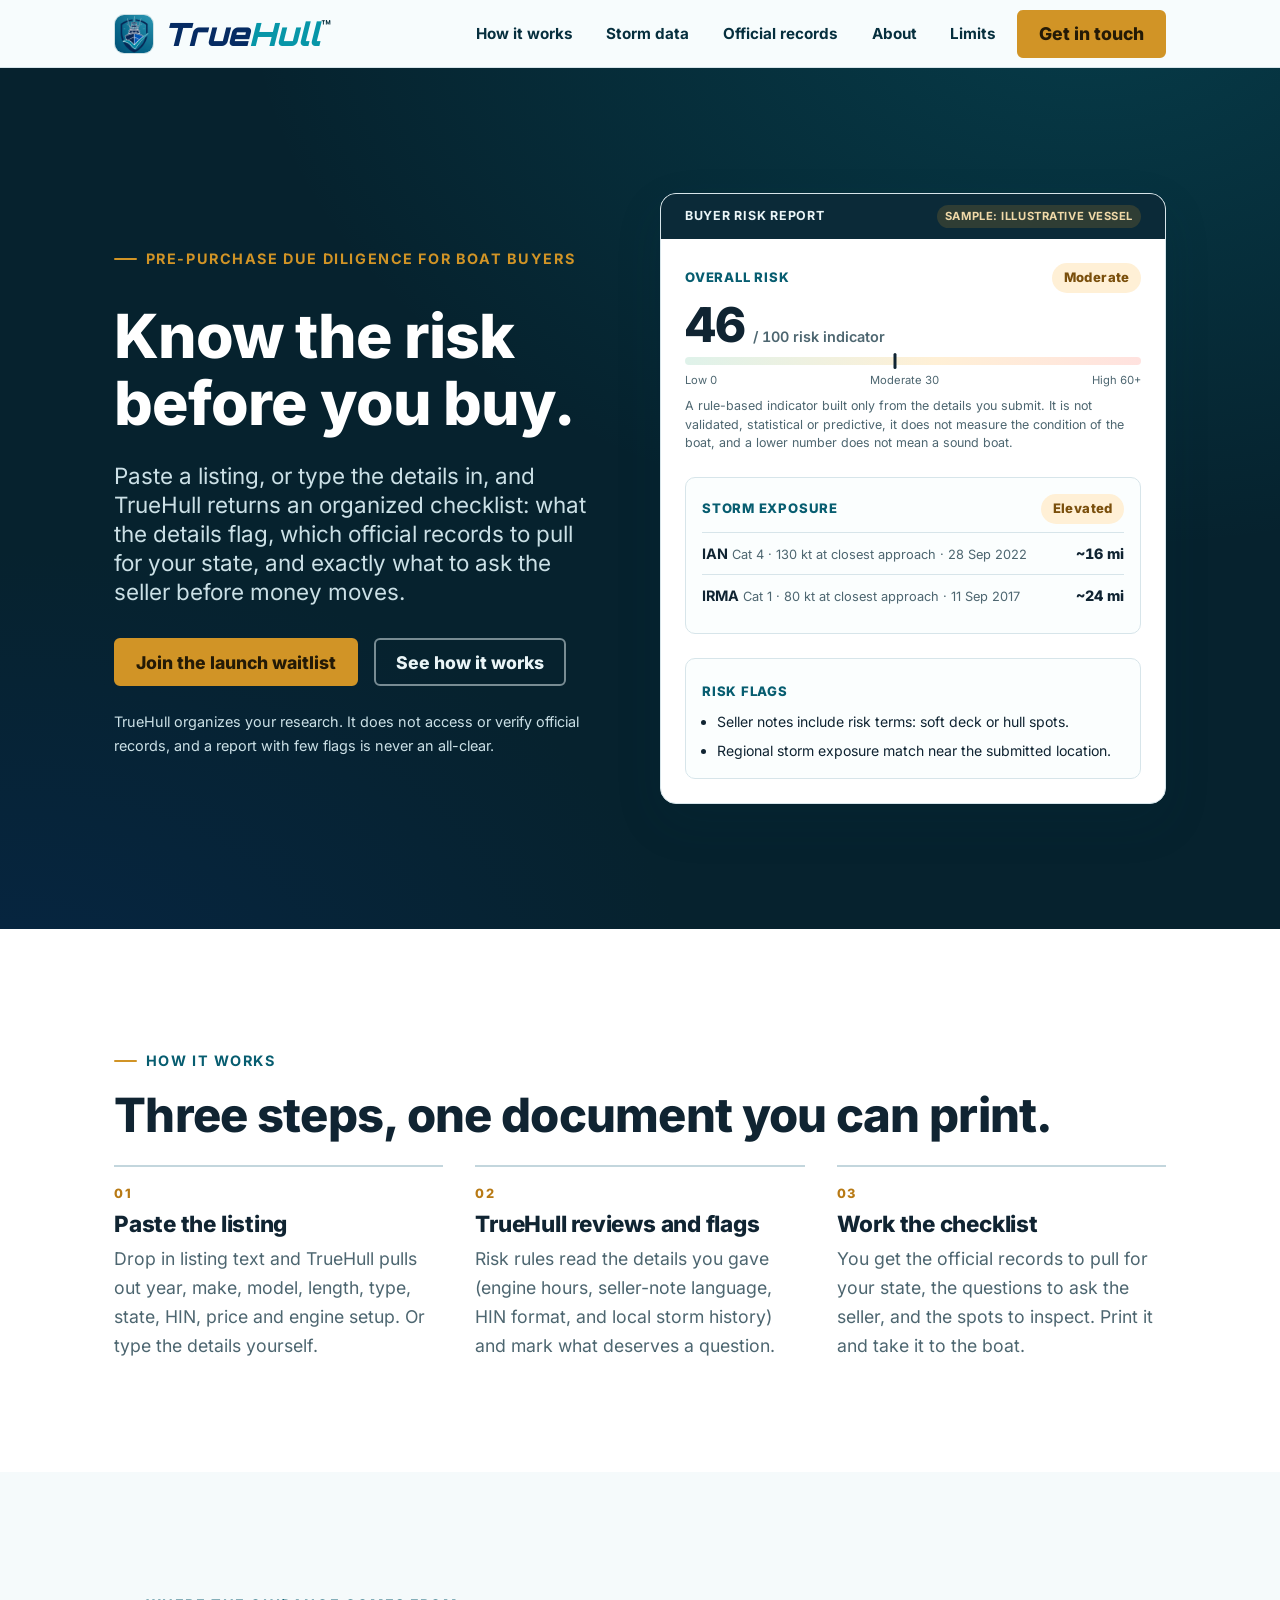
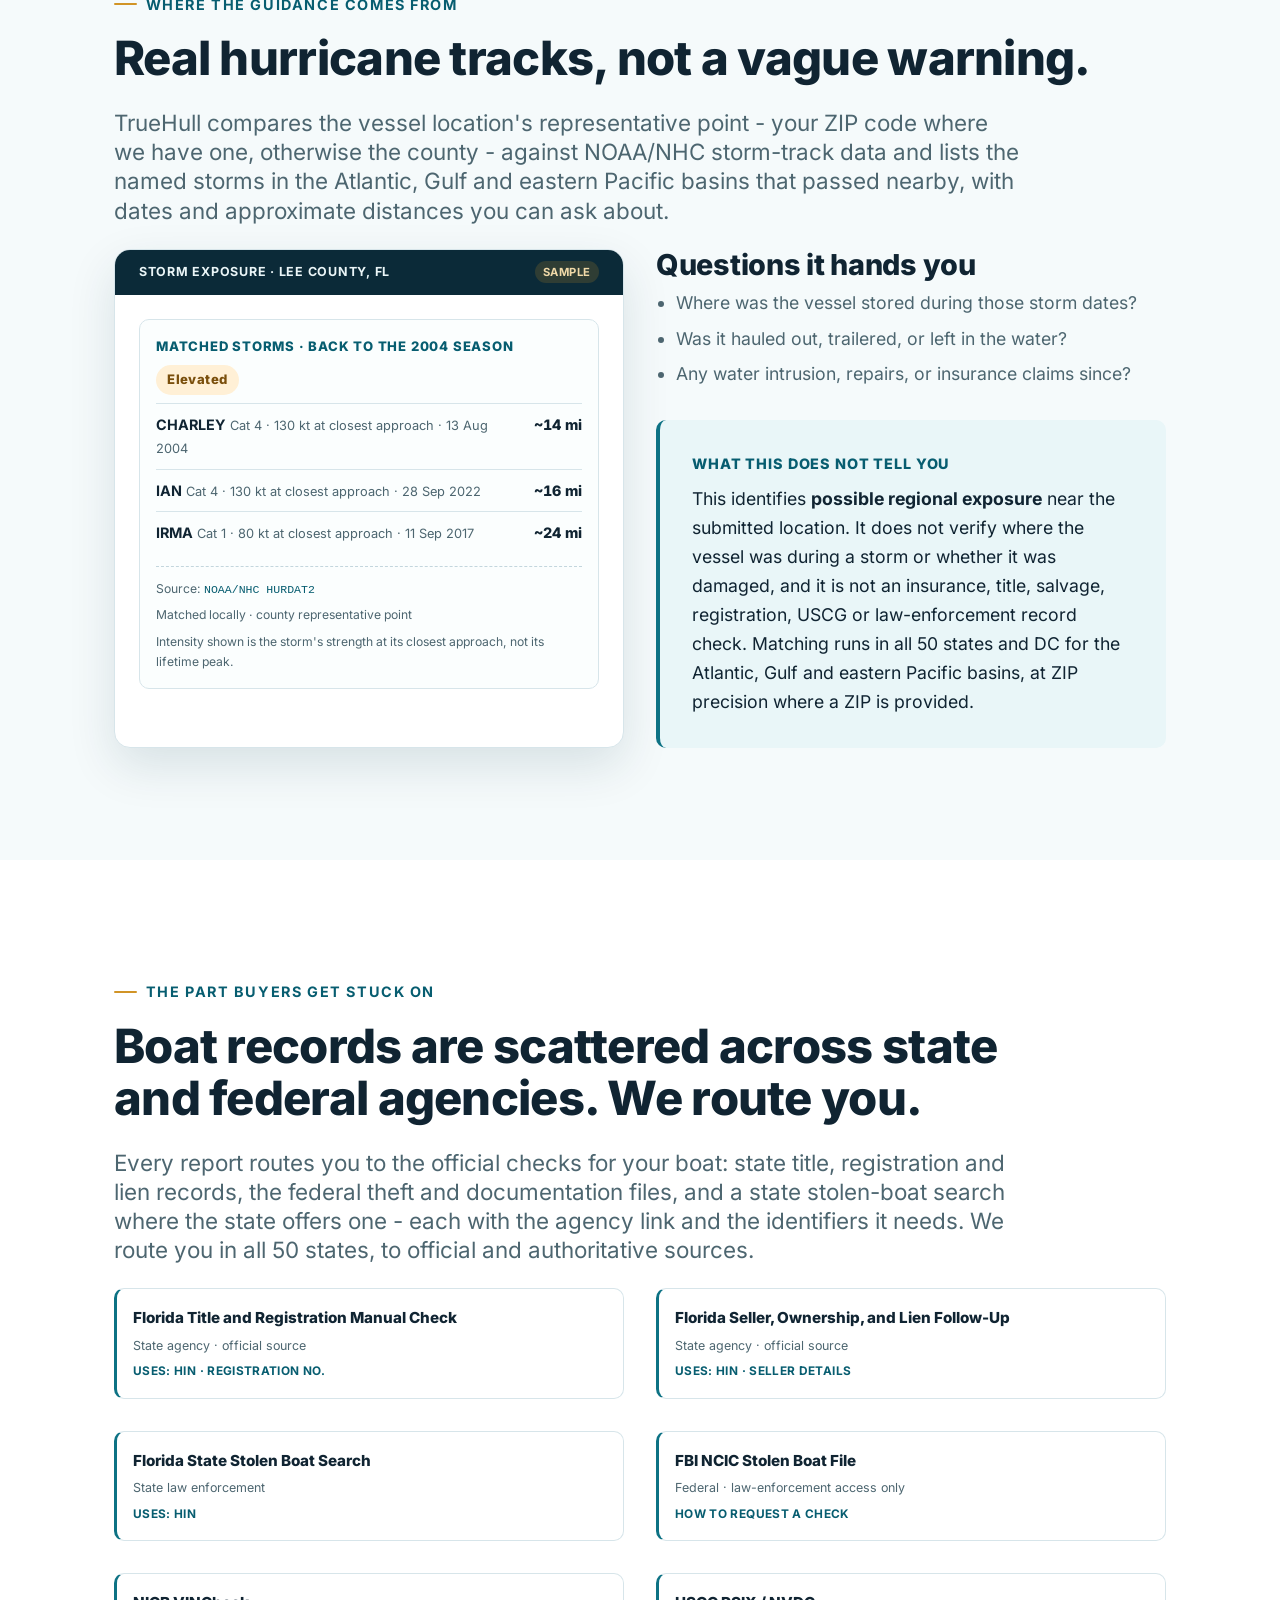
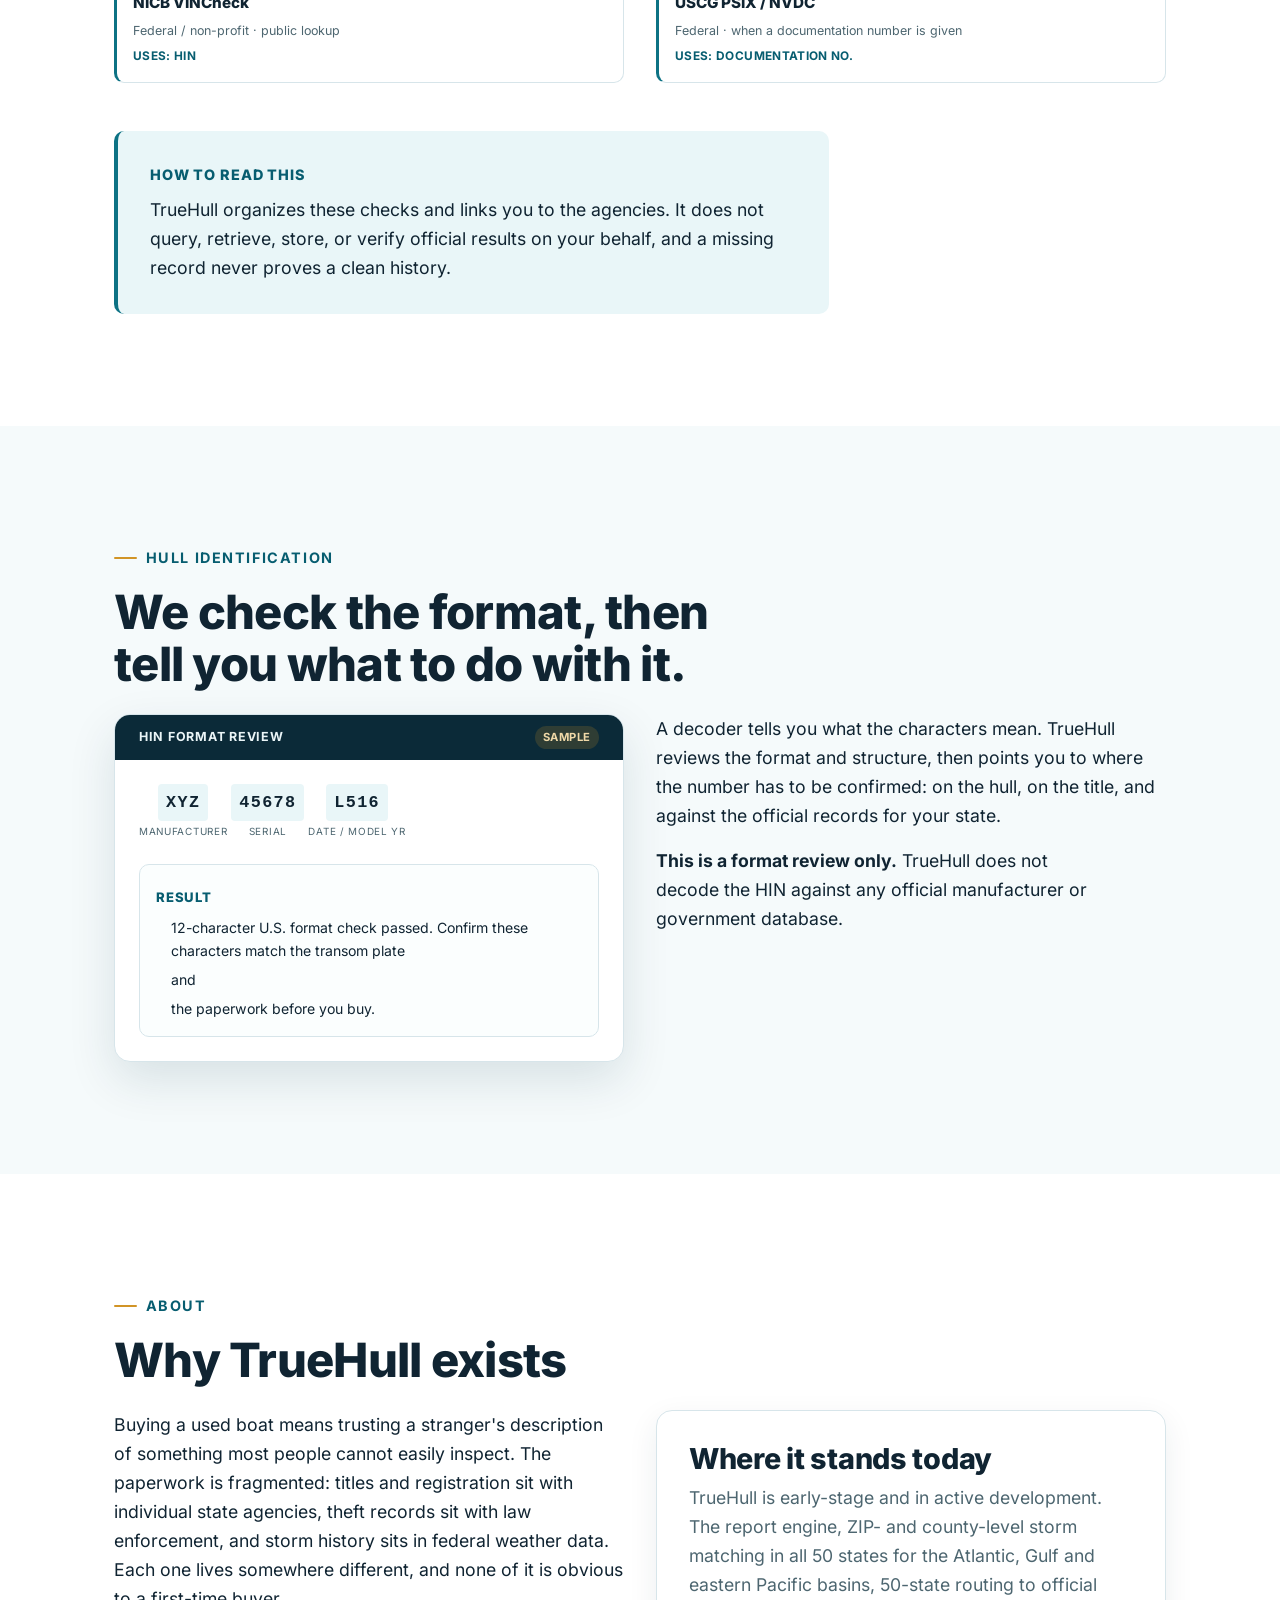
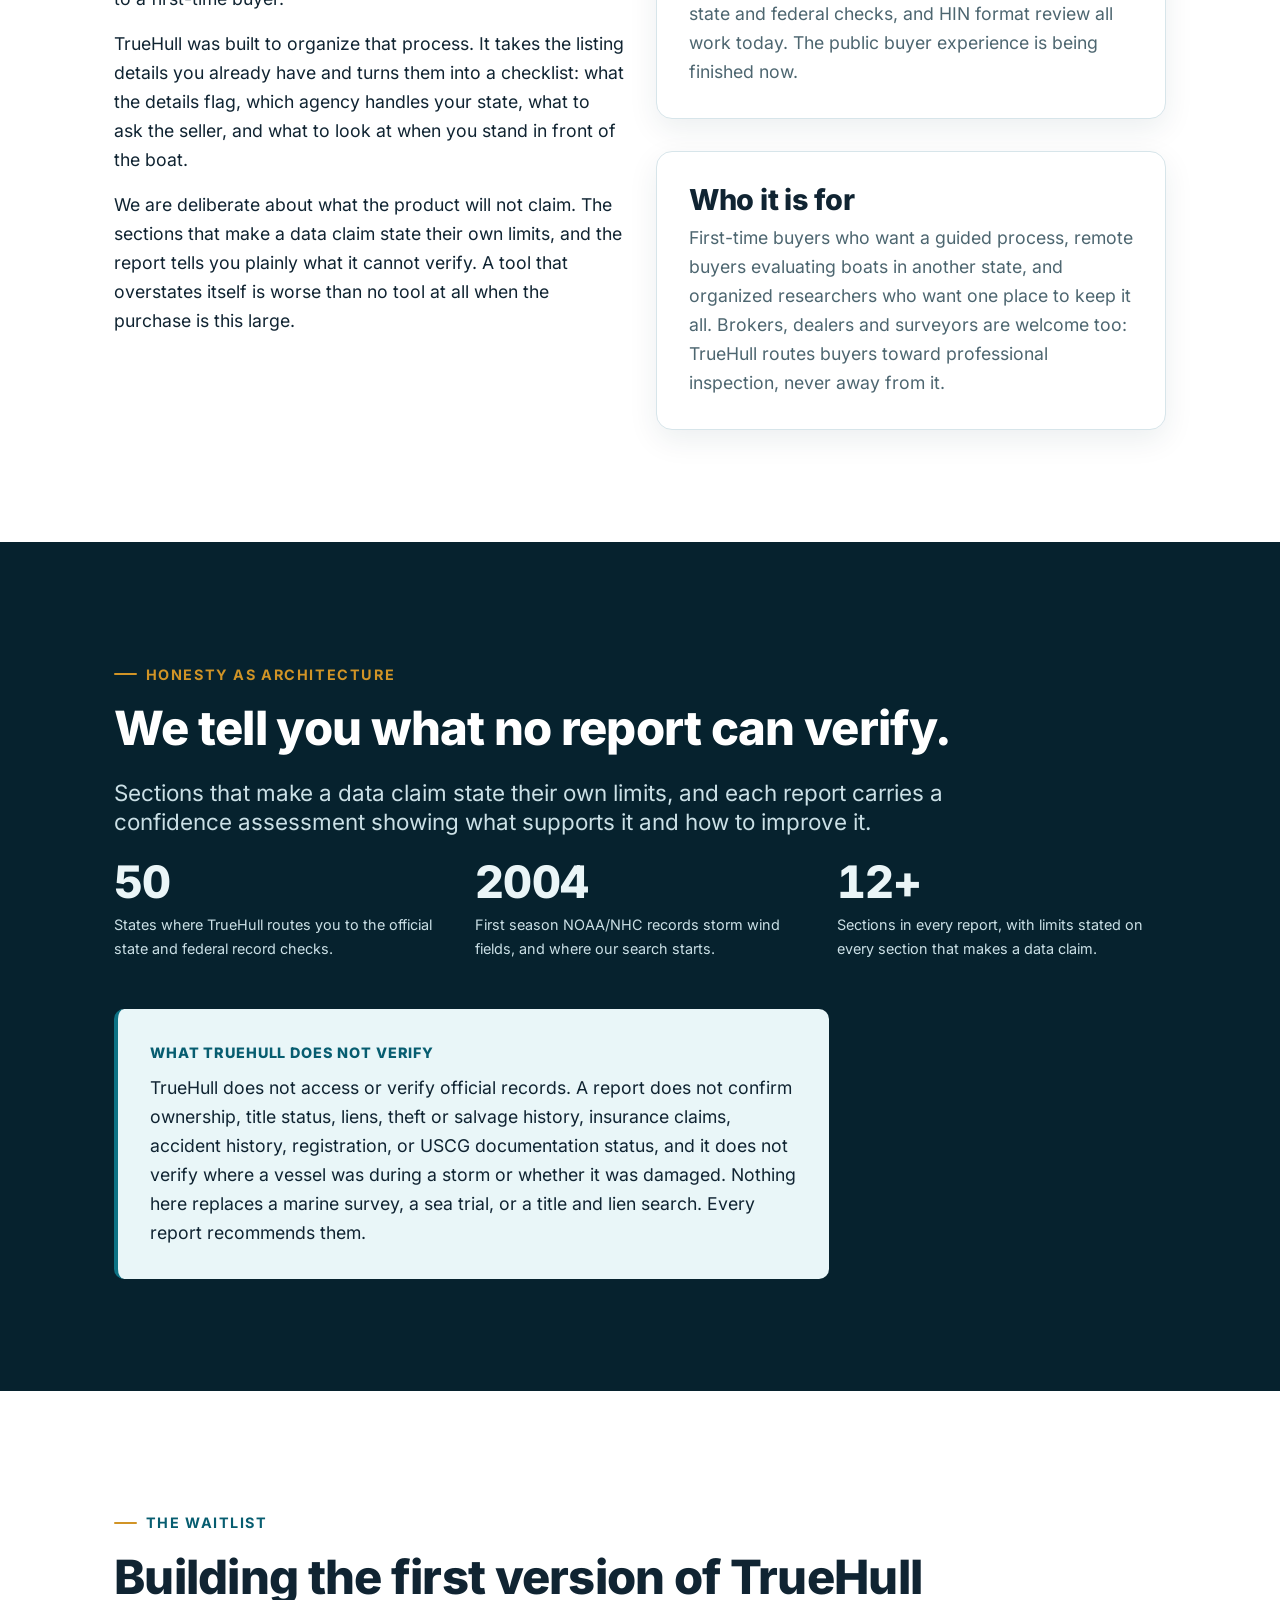
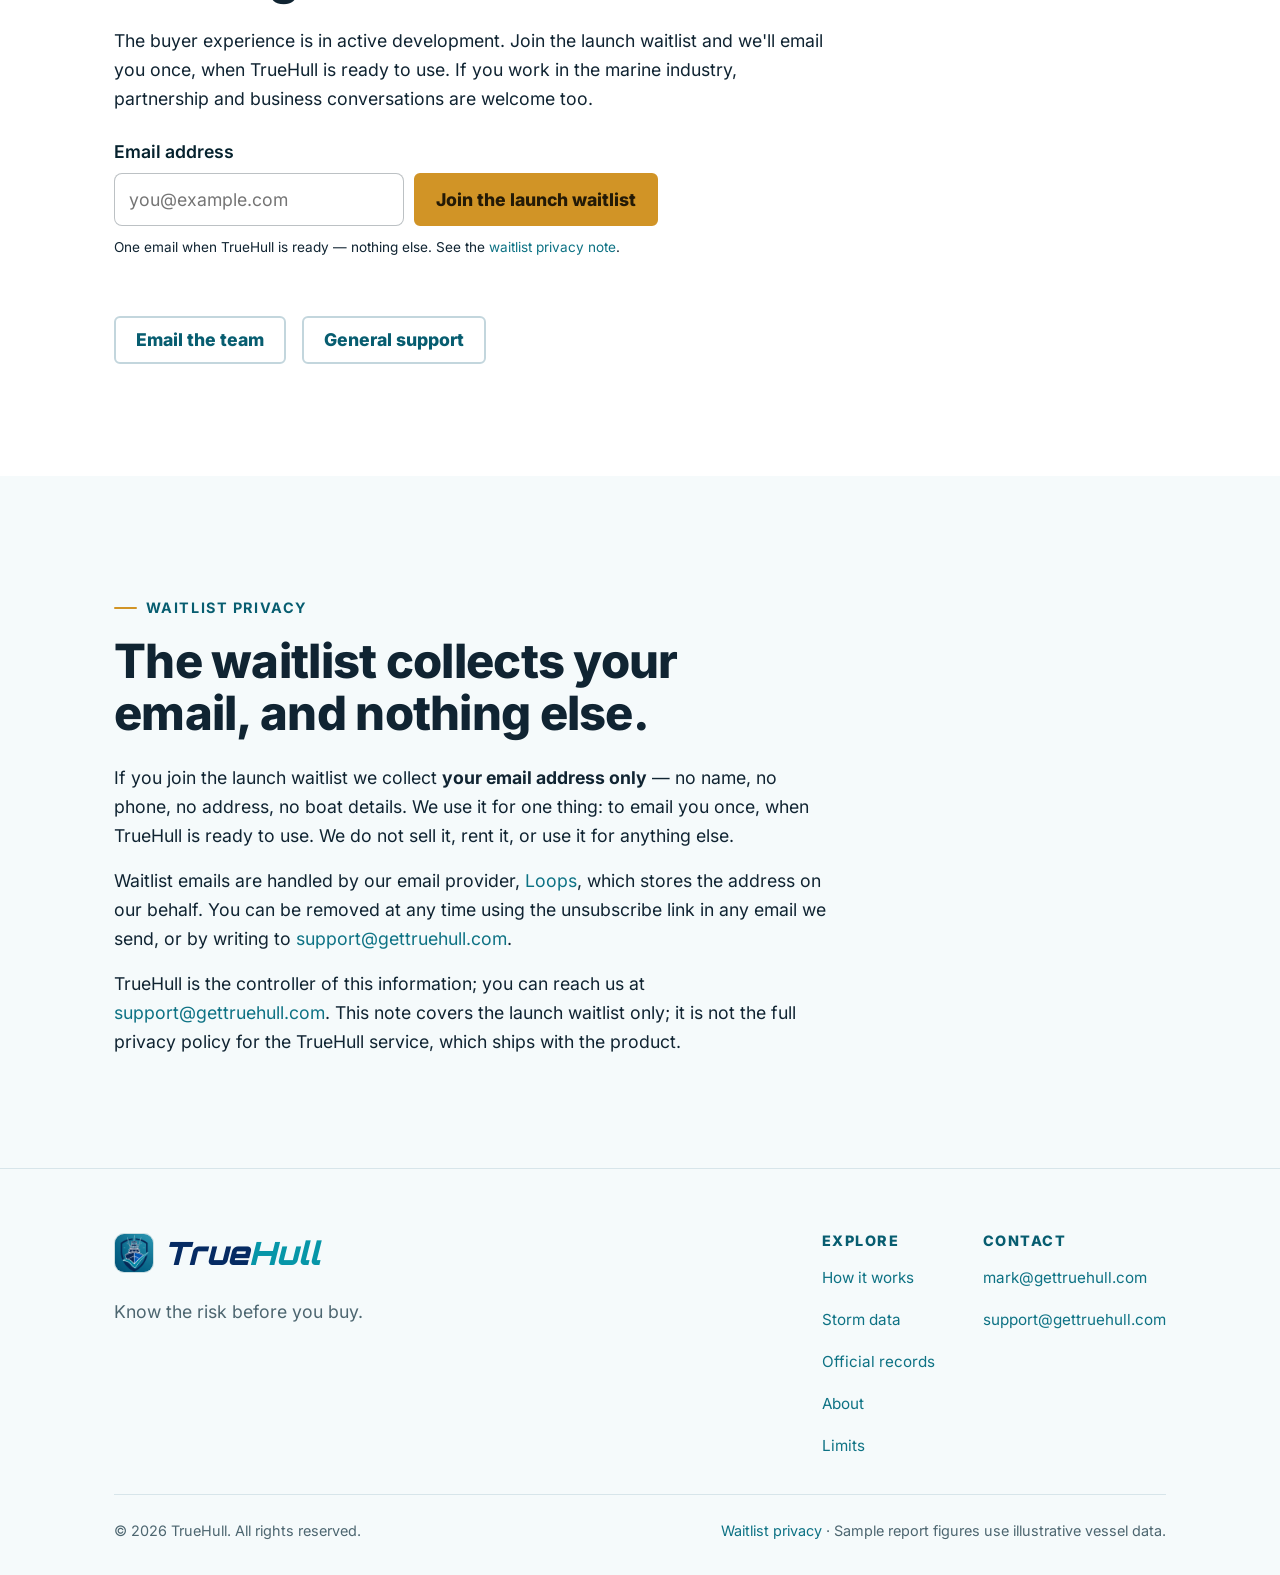
==== commit 968b1a7f: "Mobile polish: landscape menu, hover gating, menu keyboard/tap closes Systematic mobile pass (docs/p" ====
--- a/public/index.html
+++ b/public/index.html
@@ -508,6 +508,7 @@
                 name="email"
                 autocomplete="email"
                 inputmode="email"
+                enterkeyhint="send"
                 placeholder="you@example.com"
                 required
               />
--- a/public/styles.css
+++ b/public/styles.css
@@ -234,9 +234,13 @@
   text-decoration: none;
 }
 
-a:hover {
-  text-decoration: underline;
-  text-underline-offset: 0.15em;
+/* Hover styling only where a real pointer can hover. On touch, an ungated
+   :hover sticks after the tap until the user taps elsewhere. */
+@media (hover: hover) {
+  a:hover {
+    text-decoration: underline;
+    text-underline-offset: 0.15em;
+  }
 }
 
 ul,
@@ -513,9 +517,11 @@
   flex: 0 0 auto;
 }
 
-.brand:hover {
-  text-decoration: none;
-  opacity: 0.92;
+@media (hover: hover) {
+  .brand:hover {
+    text-decoration: none;
+    opacity: 0.92;
+  }
 }
 
 .brand__mark {
@@ -584,6 +590,7 @@
   gap: 0.5em;
   min-height: 44px;
   padding: 0.55rem 0.9rem;
+  touch-action: manipulation;
   font: inherit;
   font-weight: 700;
   color: var(--deep);
@@ -619,9 +626,11 @@
   color: var(--deep);
 }
 
-.site-nav__link:hover {
-  background: var(--sky);
-  text-decoration: none;
+@media (hover: hover) {
+  .site-nav__link:hover {
+    background: var(--sky);
+    text-decoration: none;
+  }
 }
 
 .site-nav__link[aria-current="page"] {
@@ -647,6 +656,17 @@
     background: var(--surface);
     border-bottom: 1px solid var(--line);
     box-shadow: var(--shadow-soft);
+    /* The panel is absolute against the sticky header, so page scroll cannot
+       reveal anything below the fold - in a short/landscape viewport its last
+       item ("Get in touch") once fell off-screen and was unreachable. Cap it to
+       the space beneath the header and let it scroll itself. The `100%` in the
+       max-height calc resolves against the header (the positioned containing
+       block), i.e. the header height, so this is viewport-minus-header at any
+       header size. `contain` stops the scroll from chaining to the page. */
+    max-height: calc(100vh - 100%);
+    max-height: calc(100dvh - 100%);
+    overflow-y: auto;
+    overscroll-behavior: contain;
   }
   .js .site-nav[data-open="true"] .site-nav__panel {
     display: flex;
@@ -670,6 +690,8 @@
   padding: 0.7rem 1.25rem;
   border: 2px solid transparent;
   border-radius: var(--radius-sm);
+  /* Suppress the 300ms double-tap-to-zoom delay on this tap target. */
+  touch-action: manipulation;
   font: inherit;
   font-weight: 800;
   line-height: 1.1;
@@ -693,9 +715,11 @@
   color: var(--accent-ink);
   border-color: var(--accent);
 }
-.btn--primary:hover {
-  background: var(--accent-strong);
-  border-color: var(--accent-strong);
+@media (hover: hover) {
+  .btn--primary:hover {
+    background: var(--accent-strong);
+    border-color: var(--accent-strong);
+  }
 }
 
 /* Secondary — marine outline for light surfaces. */
@@ -704,9 +728,11 @@
   color: var(--water-800);
   border-color: var(--line-strong);
 }
-.btn--secondary:hover {
-  background: var(--sky);
-  border-color: var(--water-700);
+@media (hover: hover) {
+  .btn--secondary:hover {
+    background: var(--sky);
+    border-color: var(--water-700);
+  }
 }
 
 /* On dark surfaces. */
@@ -715,9 +741,11 @@
   color: var(--on-dark);
   border-color: rgba(234, 245, 247, 0.5);
 }
-.btn--on-dark:hover {
-  background: rgba(234, 245, 247, 0.12);
-  border-color: var(--on-dark);
+@media (hover: hover) {
+  .btn--on-dark:hover {
+    background: rgba(234, 245, 247, 0.12);
+    border-color: var(--on-dark);
+  }
 }
 
 .btn--block {
@@ -771,6 +799,13 @@
   display: grid;
   gap: 0.55rem;
   font-size: 0.95rem;
+}
+/* These are the smallest tap targets on the page (~19px line-box). A little
+   block padding lifts each past the 24px WCAG 2.5.8 minimum without changing
+   the visual rhythm; inline-block so the padding makes a real tap box. */
+.site-footer__col a {
+  display: inline-block;
+  padding-block: 4px;
 }
 
 .site-footer__bottom {
@@ -1212,6 +1247,14 @@
   flex-wrap: wrap;
   gap: 0.6rem;
 }
+/* When the row is too narrow to sit the input and button side by side they
+   wrap - and a button left at its natural width looks ragged under a
+   full-width input. Below the wrap point, make the button fill its own line. */
+@media (max-width: 30rem) {
+  .waitlist__row .btn {
+    flex: 1 1 100%;
+  }
+}
 .waitlist__input {
   flex: 1 1 15rem;
   min-width: 0;
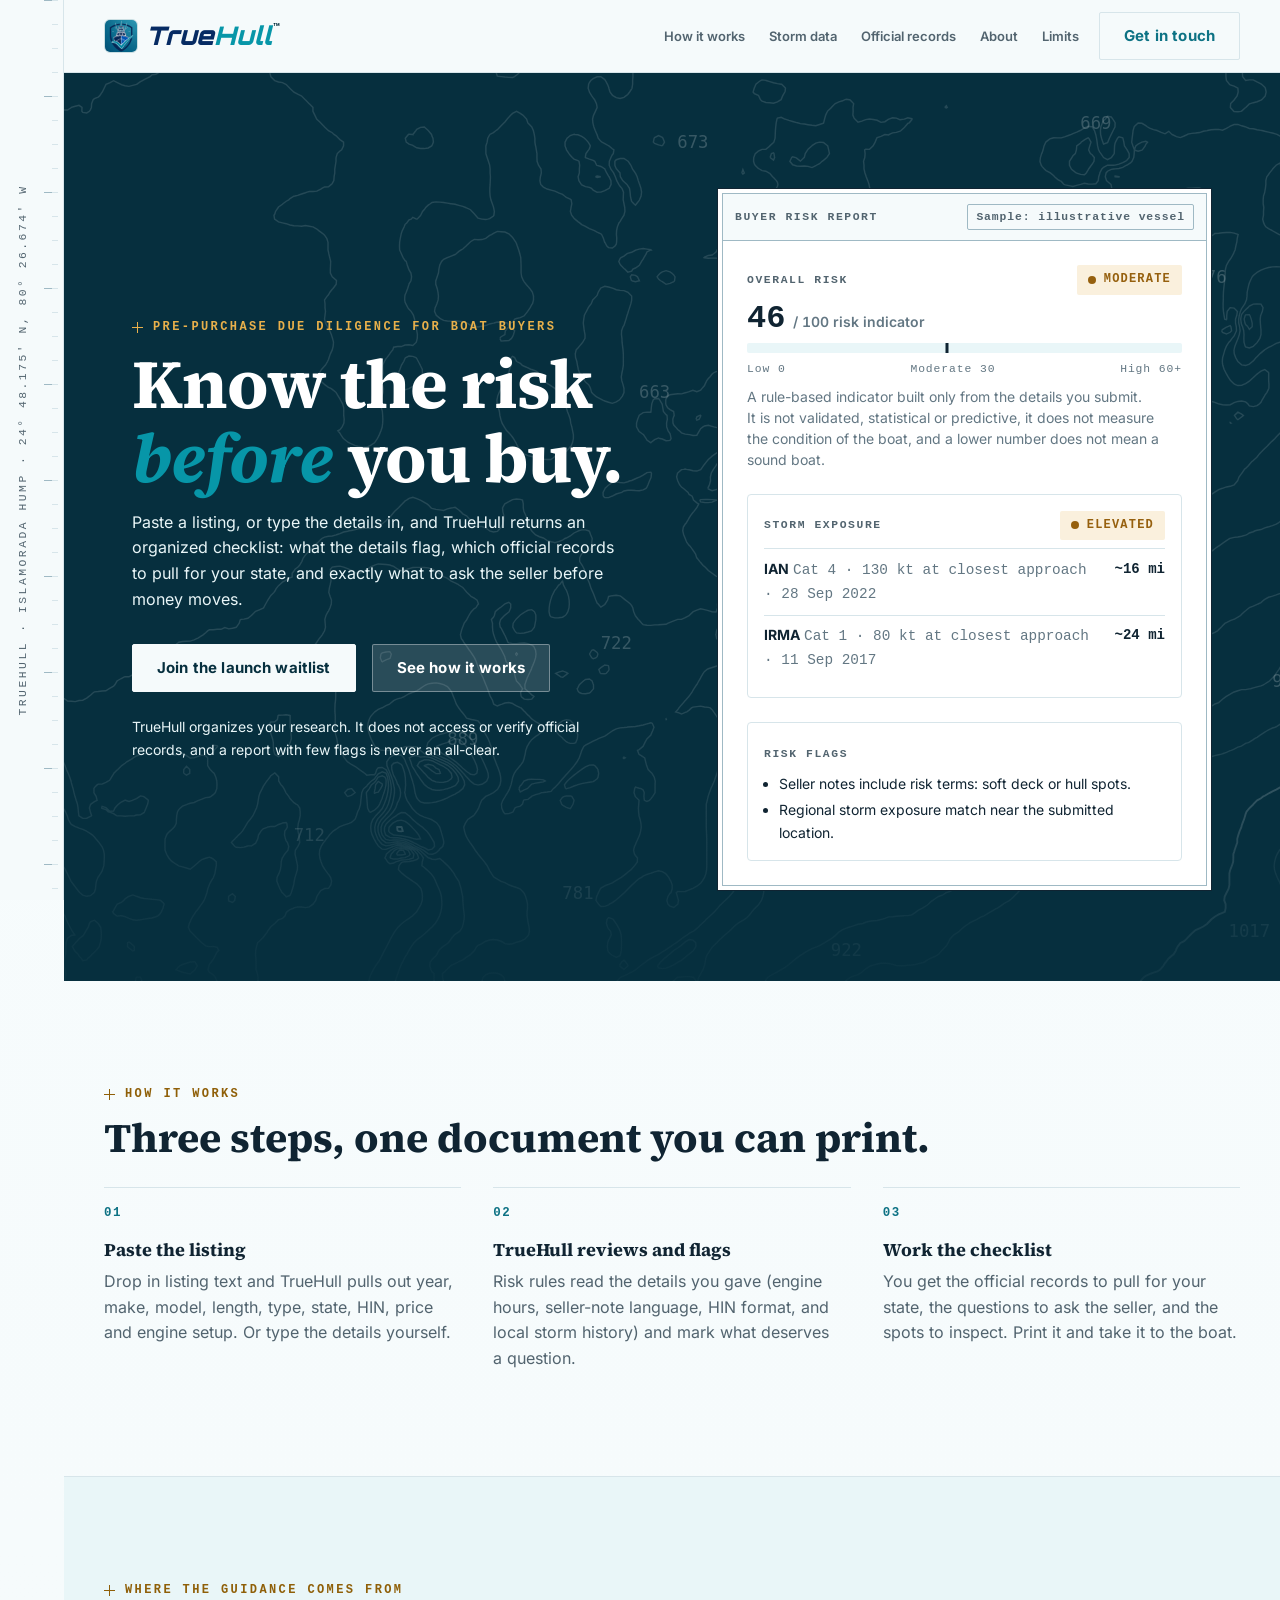
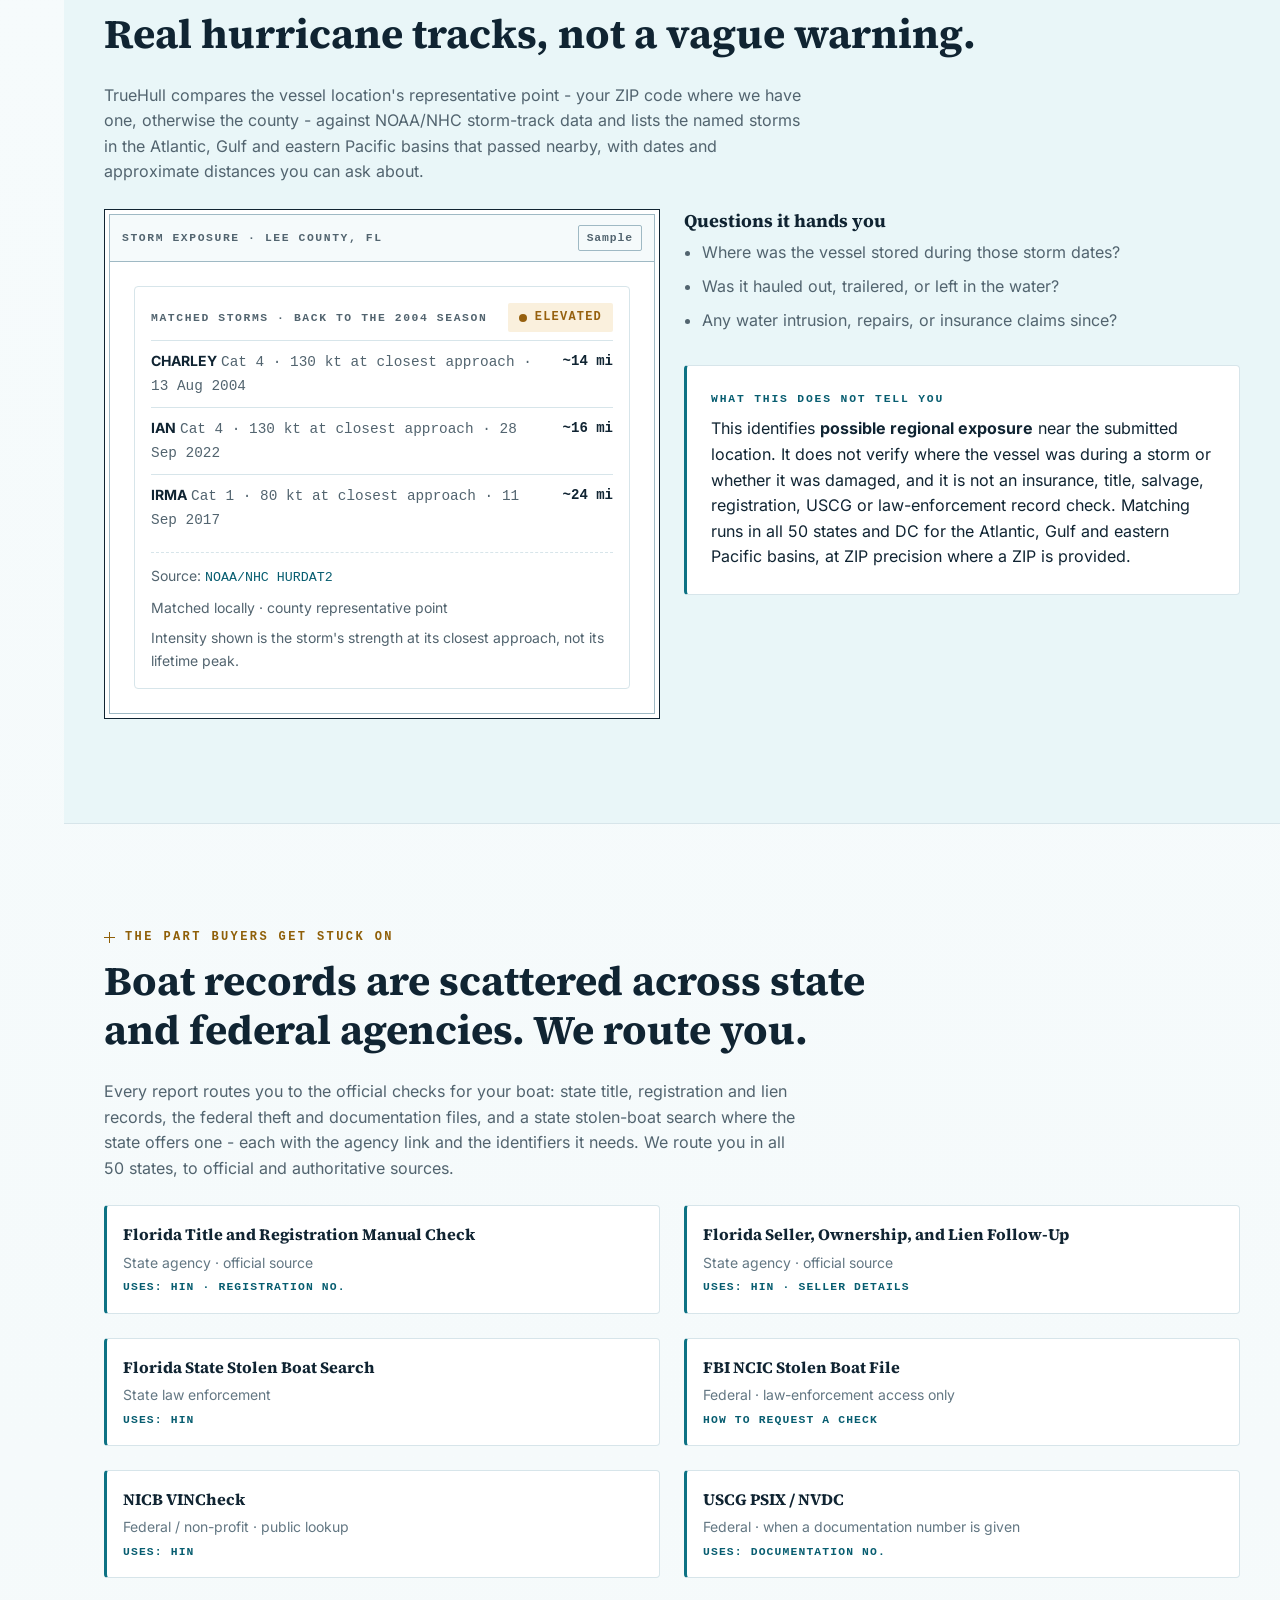
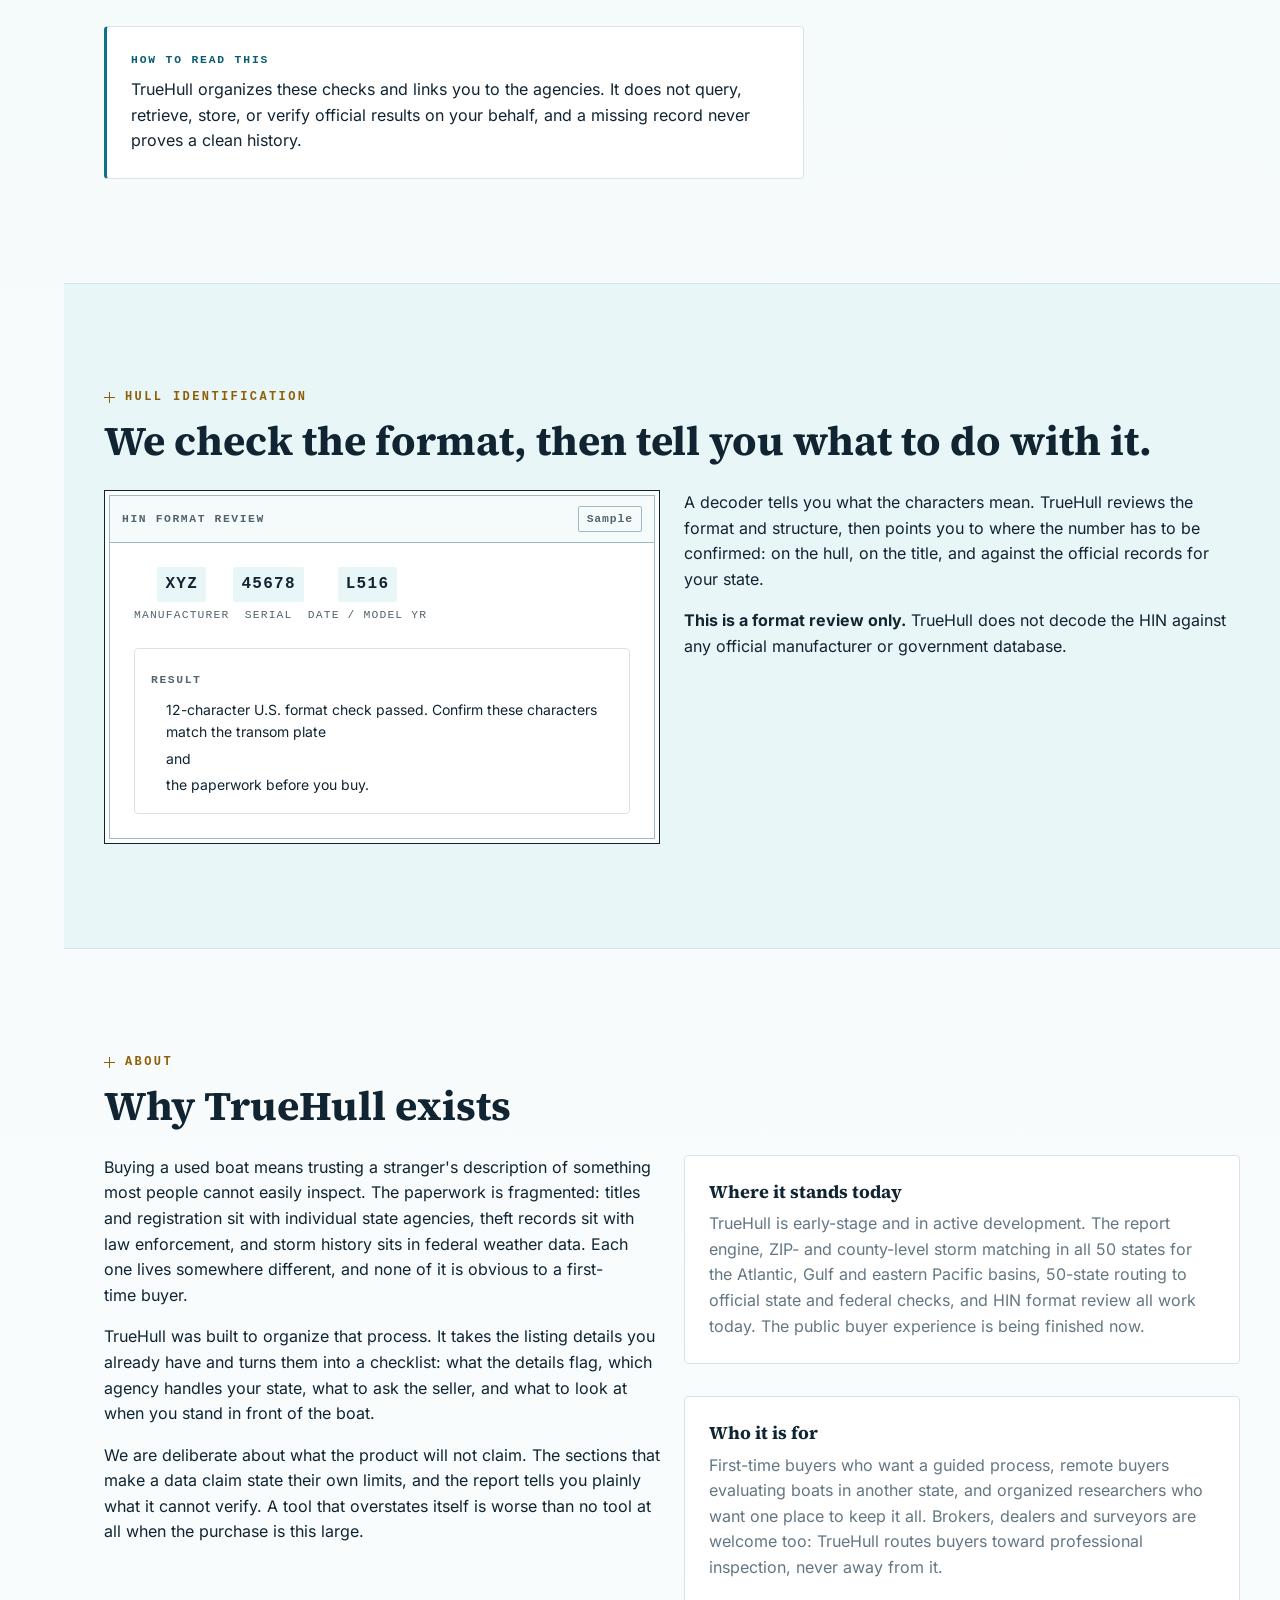
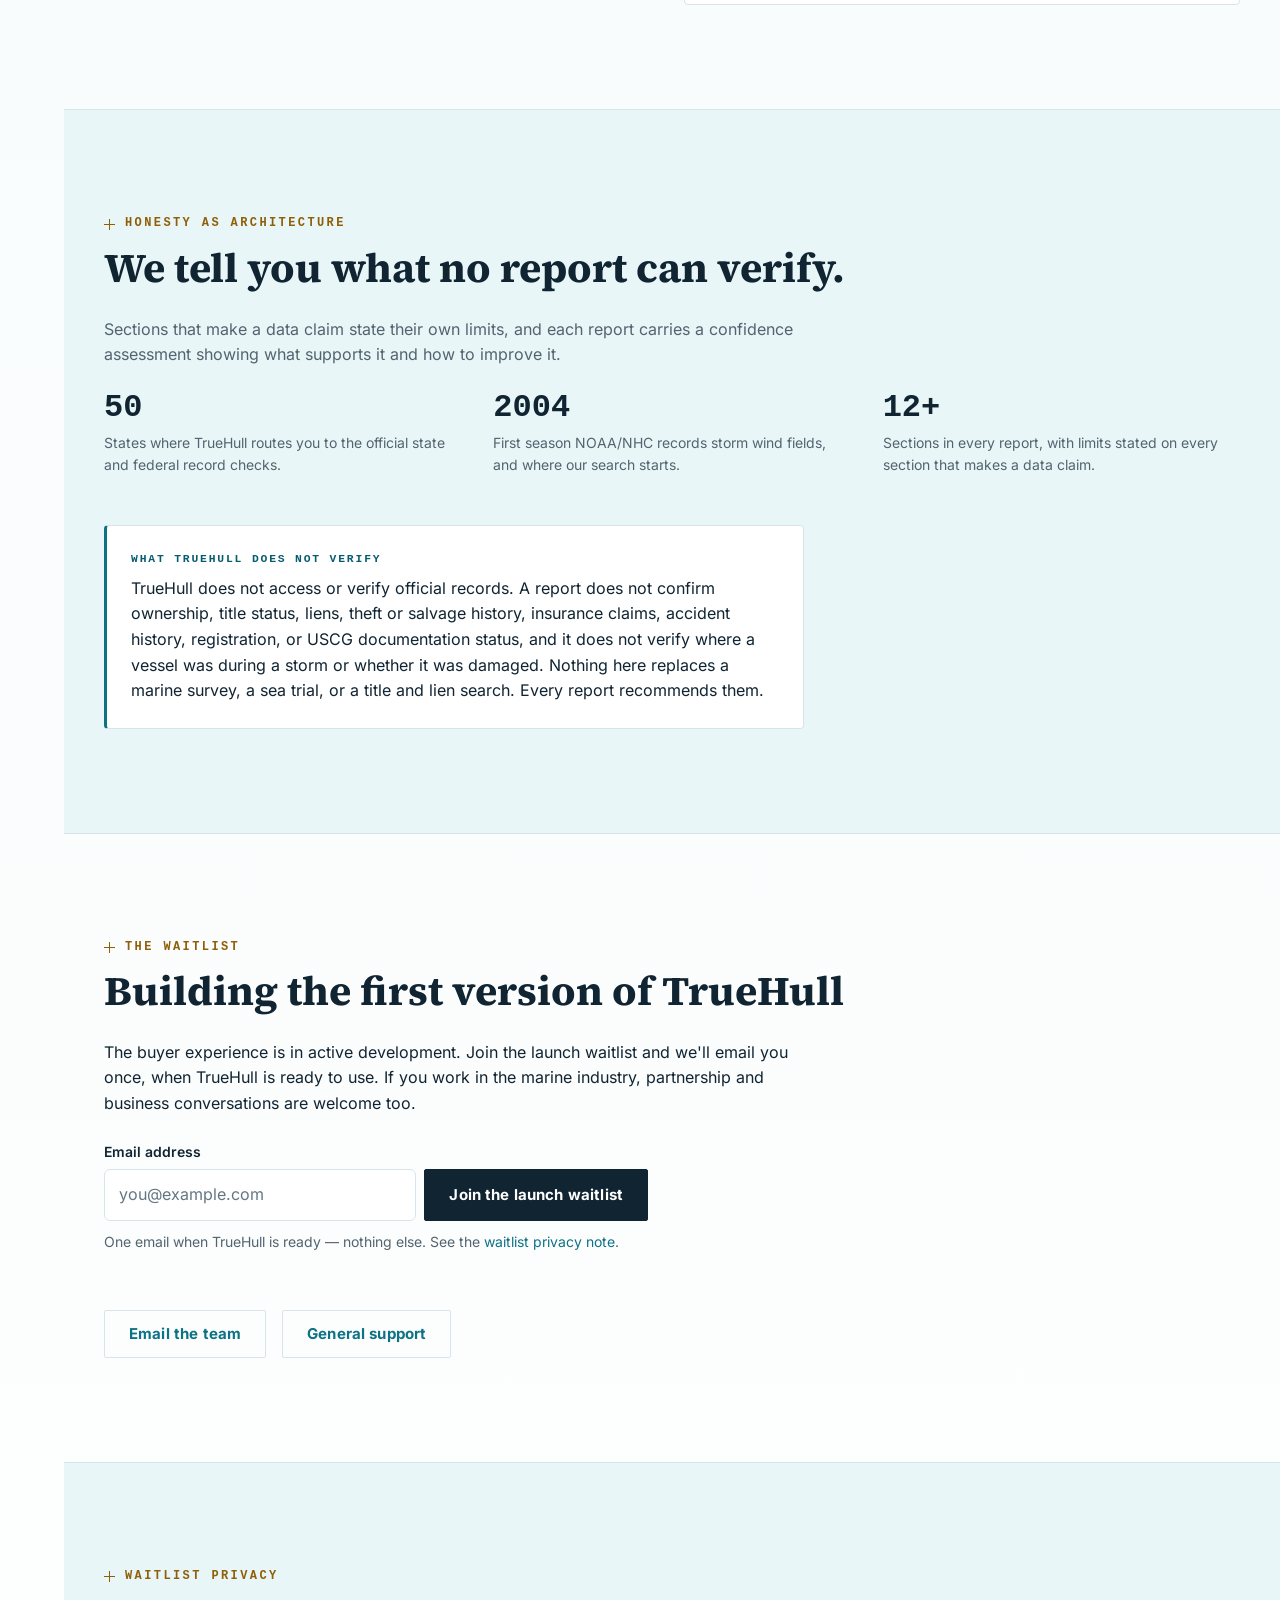
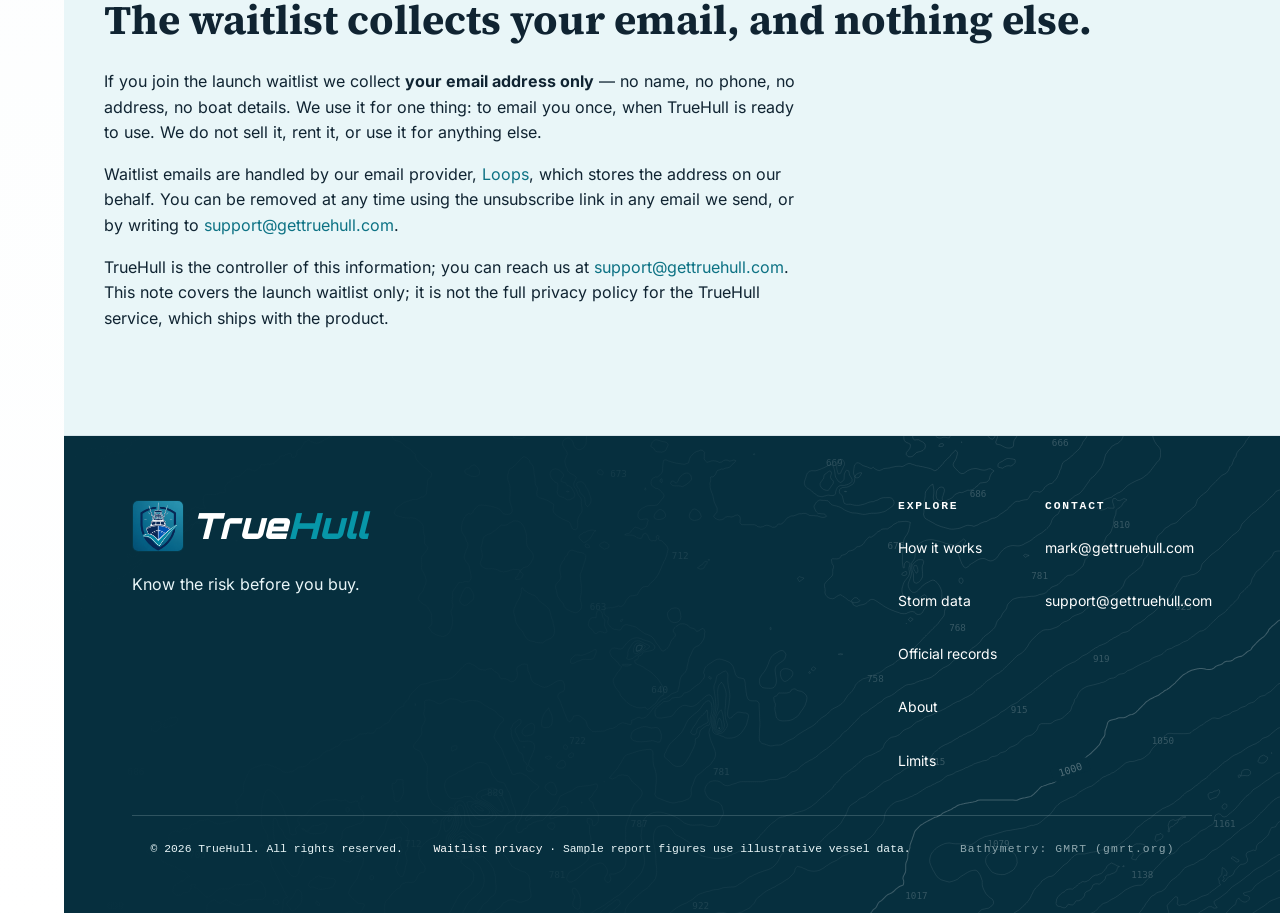
==== commit 8fe9fbd1: "Restyle the marketing site to Chartroom v1.4 Adopt Chartroom v1.4 on the interim marketing site: ful" ====
--- a/public/index.html
+++ b/public/index.html
@@ -12,7 +12,7 @@
       name="description"
       content="TrueHull turns a used-boat listing into an organized due-diligence checklist: risk flags, NOAA/NHC storm-exposure guidance for the Atlantic, Gulf and eastern Pacific basins, HIN format review, and the official records to check in all 50 states."
     />
-    <meta name="theme-color" content="#06222e" />
+    <meta name="theme-color" content="#062f3e" />
     <link rel="canonical" href="https://gettruehull.com/" />
 
     <meta property="og:title" content="TrueHull — Know the risk before you buy" />
@@ -35,6 +35,13 @@
     <link
       rel="preload"
       href="assets/fonts/inter-latin-var.woff2"
+      as="font"
+      type="font/woff2"
+      crossorigin
+    />
+    <link
+      rel="preload"
+      href="assets/fonts/source-serif-4-latin-700-normal.woff2"
       as="font"
       type="font/woff2"
       crossorigin
@@ -51,8 +58,10 @@
   <body>
     <a class="skip-link" href="#main">Skip to content</a>
 
+    <aside class="rail" aria-hidden="true"><span>TrueHull · Islamorada Hump · 24° 48.175′ N, 80° 26.674′ W</span></aside>
+
     <header class="site-header">
-      <div class="container site-header__inner">
+      <div class="site-header__inner">
         <a class="brand" href="#top" aria-label="TrueHull home">
           <img class="brand__mark" src="assets/truehull-mark.png" alt="" width="40" height="40" />
           <span class="brand__wordmark" aria-label="TrueHull">
@@ -76,7 +85,7 @@
               <li><a class="site-nav__link" href="#about">About</a></li>
               <li><a class="site-nav__link" href="#limits">Limits</a></li>
             </ul>
-            <a class="btn btn--primary" href="#contact">Get in touch</a>
+            <a class="btn btn--secondary" href="#contact">Get in touch</a>
           </div>
         </nav>
       </div>
@@ -85,13 +94,13 @@
     <main id="main">
       <span id="top"></span>
 
-      <!-- ============ HERO: the product is the pitch ============ -->
+      <!-- ============ HERO: deep chart band (real GMRT hump bathymetry) ============ -->
       <section class="hero" aria-labelledby="hero-title">
-        <div class="container hero__inner">
+        <div class="hero__inner">
           <div class="hero__grid">
             <div>
               <p class="eyebrow">Pre-purchase due diligence for boat buyers</p>
-              <h1 id="hero-title">Know the risk before you buy.</h1>
+              <h1 id="hero-title">Know the risk <em>before</em> you buy.</h1>
               <p class="lede">
                 Paste a listing, or type the details in, and TrueHull returns an organized
                 checklist: what the details flag, which official records to pull for
@@ -172,8 +181,8 @@
       </section>
 
       <!-- ============ HOW IT WORKS ============ -->
-      <section id="how" class="section" aria-labelledby="how-title">
-        <div class="container">
+      <section id="how" class="band" aria-labelledby="how-title">
+        <div class="shell">
           <p class="eyebrow">How it works</p>
           <h2 id="how-title">Three steps, one document you can print.</h2>
           <div class="steps section__body">
@@ -204,8 +213,8 @@
       </section>
 
       <!-- ============ STORM DATA ============ -->
-      <section id="storm" class="section section--foam" aria-labelledby="storm-title">
-        <div class="container">
+      <section id="storm" class="band band--tint" aria-labelledby="storm-title">
+        <div class="shell">
           <p class="eyebrow">Where the guidance comes from</p>
           <h2 id="storm-title">Real hurricane tracks, not a vague warning.</h2>
           <p class="lede section__body">
@@ -279,8 +288,8 @@
       </section>
 
       <!-- ============ OFFICIAL RECORDS ============ -->
-      <section id="records" class="section" aria-labelledby="records-title">
-        <div class="container">
+      <section id="records" class="band" aria-labelledby="records-title">
+        <div class="shell">
           <p class="eyebrow">The part buyers get stuck on</p>
           <h2 id="records-title">Boat records are scattered across state and federal agencies. We route you.</h2>
           <p class="lede section__body">
@@ -336,8 +345,8 @@
       </section>
 
       <!-- ============ HIN ============ -->
-      <section class="section section--foam" aria-labelledby="hin-title">
-        <div class="container">
+      <section class="band band--tint" aria-labelledby="hin-title">
+        <div class="shell">
           <p class="eyebrow">Hull identification</p>
           <h2 id="hin-title">We check the format, then tell you what to do with it.</h2>
           <div class="grid grid--2 section__body">
@@ -387,8 +396,8 @@
       </section>
 
       <!-- ============ ABOUT ============ -->
-      <section id="about" class="section" aria-labelledby="about-title">
-        <div class="container">
+      <section id="about" class="band" aria-labelledby="about-title">
+        <div class="shell">
           <p class="eyebrow">About</p>
           <h2 id="about-title">Why TrueHull exists</h2>
           <div class="grid grid--2 section__body">
@@ -441,9 +450,9 @@
       </section>
 
       <!-- ============ LIMITS ============ -->
-      <section id="limits" class="section section--ink" aria-labelledby="limits-title">
-        <div class="container">
-          <p class="eyebrow eyebrow--on-dark">Honesty as architecture</p>
+      <section id="limits" class="band band--tint" aria-labelledby="limits-title">
+        <div class="shell">
+          <p class="eyebrow">Honesty as architecture</p>
           <h2 id="limits-title">We tell you what no report can verify.</h2>
           <p class="lede section__body">
             Sections that make a data claim state their own limits, and each report carries a confidence
@@ -481,8 +490,8 @@
       </section>
 
       <!-- ============ SAMPLE / CTA ============ -->
-      <section id="contact" class="section" aria-labelledby="contact-title">
-        <div class="container">
+      <section id="contact" class="band" aria-labelledby="contact-title">
+        <div class="shell">
           <p class="eyebrow">The waitlist</p>
           <h2 id="contact-title">Building the first version of TrueHull</h2>
           <div class="prose section__body">
@@ -497,7 +506,7 @@
             class="waitlist section__body"
             id="waitlist-form"
             method="POST"
-            action="https://app.loops.so/api/newsletter-form/PLACEHOLDER-FORM-ID"
+            action="https://app.loops.so/api/newsletter-form/cmskigf5j0c5f0j4g9tvqmt6j"
           >
             <label class="waitlist__label" for="waitlist-email">Email address</label>
             <div class="waitlist__row">
@@ -539,8 +548,8 @@
       </section>
 
       <!-- ============ WAITLIST PRIVACY ============ -->
-      <section id="waitlist-privacy" class="section section--foam" aria-labelledby="waitlist-privacy-title">
-        <div class="container">
+      <section id="waitlist-privacy" class="band band--tint" aria-labelledby="waitlist-privacy-title">
+        <div class="shell">
           <p class="eyebrow">Waitlist privacy</p>
           <h2 id="waitlist-privacy-title">The waitlist collects your email, and nothing else.</h2>
           <div class="prose section__body">
@@ -569,7 +578,7 @@
     </main>
 
     <footer class="site-footer">
-      <div class="container">
+      <div class="site-footer__inner">
         <div class="site-footer__top">
           <div>
             <a class="brand" href="#top" aria-label="TrueHull home">
@@ -602,7 +611,8 @@
         </div>
         <div class="site-footer__bottom">
           <p>&copy; 2026 TrueHull. All rights reserved.</p>
-          <p><a href="#waitlist-privacy">Waitlist privacy</a> · Sample report figures use illustrative vessel data.</p>
+          <p class="site-footer__privacy"><a href="#waitlist-privacy">Waitlist privacy</a> · Sample report figures use illustrative vessel data.</p>
+          <p class="site-footer__credit">Bathymetry: GMRT (gmrt.org)</p>
         </div>
       </div>
     </footer>
--- a/public/styles.css
+++ b/public/styles.css
@@ -1,33 +1,47 @@
 /* ==========================================================================
-   TrueHull — Canonical design system
+   TrueHull — Chartroom v1.4 (the TrueHull design system)
    --------------------------------------------------------------------------
-   "Premium Marine Intelligence" foundation stylesheet.
-
-   This is the single source of truth for the marketing site's tokens and
-   shared components, authored so the TrueHull app can later adopt the same
-   token set (see SITE-NOTES.md at the repo root for the adoption plan).
+   Restyle of the interim marketing site onto Chartroom v1.4 (app repo
+   design.md / design.html, 2026-08-10). The :root block below is the §9
+   token block copied verbatim, followed by a small, clearly-marked set of
+   landing-local tokens carrying the §2 interface + logotype font stacks that
+   §9 does not itself tokenize. No colors, radii, type sizes, or block-level
+   spacings exist outside the Chartroom tokens.
+
+   v1.4 posture (design.md §10 divergences, all deliberate):
+     - Ink is the action color: no colored CTA fills, no pills. Buttons are
+       2px-radius ink rectangles; the on-deep primary fills with --foam.
+     - The fix (crosshair + mono caps label) replaces the sans eyebrow.
+     - Full-bleed banded sections (.band) with 1160px .shell, 104px rhythm,
+       hairline separators, alternating --sky tint (tint bands remap --muted).
+     - Flat until touched: surfaces carry hairline borders at rest; the
+       --shadow-soft lift is earned on hover only.
+     - Rectangular mono flag stamps (no pills).
+     - Serif display headings; the hero display at --text-display (4.4rem).
+     - Hero and footer are --deep bands carrying the committed GMRT Hump
+       bathymetry SVG (real data; GMRT credit ships in the footer). --deep is
+       reserved for hero / footer / map chrome — never a mid-page theme.
+
+   Zero external requests: all fonts and the hump SVG are self-hosted. The
+   restyle changes zero copy.
 
    Section map:
-     1. Fonts (self-hosted, no third-party requests)
+     1. Fonts (self-hosted)
      2. Design tokens (:root)
-     3. Reset + base elements
-     4. Motion + accessibility primitives
-     5. Layout primitives (container, section, prose, grid)
-     6. Typographic helpers (eyebrow, lede, measure)
-     7. Components — skip link, header + nav, brand lockup,
-        buttons, footer, cards, trust band
-     8. Print baseline
-
-   Colour contrast: body/UI text is verified >= 5.5:1 on its surface.
-   The gold accent is ~2.6:1 on white, so it is used ONLY on dark surfaces
-   and as CTA/emphasis fills (with dark ink text), never as text on light.
+     3. Reset + base
+     4. Motion + a11y primitives
+     5. Bands + layout primitives
+     6. The fix + typographic helpers
+     7. Components — skip link, navbar, brand, buttons, cards, flags,
+        report preview, trust band, hero, waitlist, footer
+     8. Print
    ========================================================================== */
 
 /* ==========================================================================
    1. FONTS — self-hosted latin subsets (see public/assets/fonts/)
    ========================================================================== */
 
-/* Inter: one variable file covers weights 400–800. */
+/* Inter: one variable file covers weights 400–800 — body, UI, nav, the fix. */
 @font-face {
   font-family: "Inter";
   font-style: normal;
@@ -39,8 +53,26 @@
     U+2212, U+2215, U+FEFF, U+FFFD;
 }
 
+/* Source Serif 4 — the display voice (design.md §2). ALL headings, weight
+   700. Two vendored faces: normal + italic (the italic sets the one-phrase
+   hero accent; never synthesised). */
+@font-face {
+  font-family: "Source Serif 4";
+  font-style: normal;
+  font-weight: 700;
+  font-display: swap;
+  src: url("assets/fonts/source-serif-4-latin-700-normal.woff2") format("woff2");
+}
+@font-face {
+  font-family: "Source Serif 4";
+  font-style: italic;
+  font-weight: 700;
+  font-display: swap;
+  src: url("assets/fonts/source-serif-4-latin-700-italic.woff2") format("woff2");
+}
+
 /* Orbitron 900 — brand wordmark only. Italic is synthesised (Orbitron ships
-   no true italic), matching the existing lockup treatment. */
+   no true italic), matching the shipped lockup. */
 @font-face {
   font-family: "Orbitron";
   font-style: normal;
@@ -57,104 +89,65 @@
    ========================================================================== */
 
 :root {
-  /* --- Brand anchors (fixed across app + marketing) --- */
-  --brand-navy: #062b63; /* the "True" in the wordmark */
-  --brand-teal: #0796a8; /* the "Hull" in the wordmark */
-
-  /* --- Marine ink + water scale (dark -> mid) --- */
-  --ink-900: #06222e; /* darkest — hero / inverted surfaces */
-  --ink-800: #0b2a38;
-  --ink-700: #102432; /* primary text on light (15.9:1 on white) */
-  --deep: #062f3e; /* deep marine slate */
-  --water-800: #075d70; /* water-strong; eyebrow/label on light (7.5:1) */
-  --water-700: #0d7284; /* primary interactive / links (5.6:1 on white) */
-  --water-500: #0796a8; /* brand teal — accents on dark */
-
-  /* --- Neutrals / surfaces --- */
-  --surface: #ffffff;
-  --foam: #f5fafb; /* airy content section background */
-  --sky: #e9f6f8; /* tinted chip / hover surface */
-  --line: #d7e5ea; /* hairline borders */
-  --line-strong: #c3d6dd;
-  --muted: #4d6670; /* secondary text on light (~6.1:1 on white) */
-
-  /* --- Foreground scale for dark surfaces --- */
-  --on-dark: #eaf5f7; /* primary text on ink surfaces */
-  --muted-on-dark: #cbe0e6; /* secondary text on dark surfaces */
-  --quiet-on-dark: #9fc0c8; /* footer chrome / meta on dark */
-  --link-on-dark: #dcecef; /* links on dark surfaces */
-  --header-bg: rgba(247, 252, 253, 0.9); /* translucent sticky header */
-
-  /* Inverted wordmark (the brand navy is unreadable on ink). */
-  --brand-navy-on-dark: #a9c4e6;
-  --brand-teal-on-dark: #37c0d4;
-
-  /* --- Gold accent (used sparingly; dark surfaces + CTA only) --- */
-  --accent: #d19426; /* CTA fill / emphasis on dark */
-  --accent-strong: #b87a15; /* hover */
-  --accent-ink: #241a06; /* text on gold (6.5:1) */
-
-  /* --- Semantic risk vocabulary (shared with the app's report UI) --- */
-  --danger: #b43b31;
-  --warning: #b87511;
-  --success: #25735d;
-  --risk-low-bg: #dff2ea;
-  --risk-low-ink: #1c5b48;
-  --risk-moderate-bg: #fff0d6;
-  --risk-moderate-ink: #7a4f0c;
-  --risk-high-bg: #ffe2df;
-  --risk-high-ink: #8a2d24;
-
-  /* --- Elevation --- */
+  /* ------------------------------------------------------------------ */
+  /* Chartroom v1.4 token block — design.md §9, copied verbatim.        */
+  /* ------------------------------------------------------------------ */
+  /* text color */
+  --ink: #102432; --muted: #637783; --muted-strong: #52646f;
+  /* structure */
+  --line: #d7e5ea; --surface: #ffffff; --foam: #f5fafb; --sky: #e9f6f8;
+  /* brand */
+  --water: #0d7284; --water-strong: #075d70; --deep: #062f3e;
+  --brand-true: #062B63; --brand-true-on-deep: #ffffff;
+  --brand-hull: #0796A8;
+  --accent: #d99728; --accent-ink: #8f5f08; --sand-bright: #e8b04b;
+  /* component state colors (v1.4: ink CTA ladder; amber CTA tokens retired) */
+  --btn-hover: #1d3550; --btn-down: #0a1a26;
+  --quiet-down: #dcf0f4; --input-hover-border: #9fb9c4;
+  /* status */
+  --success: #25735d; --success-tint: #e7f2ee;
+  --warning: #b87511; --warning-ink: #96600e; --warning-tint: #faf0dd;
+  --danger: #b43b31; --danger-tint: #f9ecea;
+  /* charts: light surface, fixed order */
+  --chart-1: #078ba3; --chart-2: #d99728; --chart-3: #4f5fd0;
+  --chart-4: #c2467e; --chart-other: #8a97a3;
+  /* charts: deep surface */
+  --chart-dark-1: #2fa5bd; --chart-dark-2: #c28417;
+  --chart-dark-3: #7b88e8; --chart-dark-4: #d4699a;
+  /* type scale */
+  --text-display-brand: clamp(4rem, 11vw, 7.5rem);
+  --text-display: clamp(2.7rem, 5.4vw, 4.4rem);
+  --text-h2-marketing: clamp(1.8rem, 4vw, 2.55rem);
+  --text-h1: 1.9rem; --text-h2: 1.4rem; --text-h3: 1.125rem;
+  --text-body: 1rem; --text-small: 0.875rem; --text-pill: 0.82rem;
+  --text-micro: 0.78rem; --text-score: 2rem; --text-data: 0.9rem;
+  /* spacing */
+  --s-1: 4px; --s-2: 8px; --s-3: 12px; --s-4: 16px; --s-5: 24px;
+  --s-6: 32px; --s-7: 48px; --s-8: 64px; --s-9: 96px;
+  /* radius */
+  --r-micro: 2px; --r-data: 4px; --r-small: 6px; --r-base: 8px;
+  --r-feature: 12px; --r-pill: 999px;
+  /* elevation */
   --shadow: 0 18px 48px rgba(6, 47, 62, 0.12);
   --shadow-soft: 0 10px 30px rgba(6, 47, 62, 0.08);
-
-  /* --- Typography --- */
+  /* motion */
+  --motion-fast: 120ms; --motion-base: 180ms; --motion-panel: 240ms;
+  --ease-decel: cubic-bezier(0.2, 0.6, 0.2, 1);
+  /* families */
+  --font-display: "Source Serif 4", Constantia, "Iowan Old Style",
+    "Palatino Linotype", Georgia, "Times New Roman", serif;
+  --mono: "JetBrains Mono", "Cascadia Code", Consolas, ui-monospace, monospace;
+
+  /* ------------------------------------------------------------------ */
+  /* Landing-local tokens — §9 is silent on these; per design.md's      */
+  /* "match the existing idiom" rule they carry the §2 interface +      */
+  /* logotype font stacks. No invented colors, radii, sizes, spacings.  */
+  /* ------------------------------------------------------------------ */
   --font-sans: "Inter", ui-sans-serif, system-ui, -apple-system,
-    BlinkMacSystemFont, "Segoe UI", Arial, sans-serif;
-  --font-display: "Orbitron", "Rajdhani", var(--font-sans);
-
-  /* Fluid modular scale (~1.2 mobile -> ~1.25 desktop) */
-  --step--1: clamp(0.82rem, 0.79rem + 0.14vw, 0.9rem);
-  --step-0: clamp(1rem, 0.96rem + 0.2vw, 1.1rem);
-  --step-1: clamp(1.2rem, 1.13rem + 0.35vw, 1.4rem);
-  --step-2: clamp(1.44rem, 1.32rem + 0.6vw, 1.85rem);
-  --step-3: clamp(1.72rem, 1.53rem + 0.95vw, 2.4rem);
-  --step-4: clamp(2.05rem, 1.75rem + 1.5vw, 3.1rem);
-  --step-5: clamp(2.45rem, 2rem + 2.25vw, 4rem);
-
-  --lh-tight: 1.1;
-  --lh-snug: 1.3;
-  --lh-body: 1.65;
-  --measure: 65ch; /* comfortable prose line length */
-
-  /* --- Spacing scale --- */
-  --space-3xs: 0.25rem;
-  --space-2xs: 0.5rem;
-  --space-xs: 0.75rem;
-  --space-s: 1rem;
-  --space-m: 1.5rem;
-  --space-l: 2rem;
-  --space-xl: 3rem;
-  --space-2xl: 4rem;
-  --space-3xl: clamp(4rem, 3rem + 5vw, 7rem); /* section rhythm */
-
-  /* --- Radii --- */
-  --radius-xs: 4px;
-  --radius-sm: 6px;
-  --radius-md: 10px;
-  --radius-lg: 16px;
-  --radius-xl: 24px;
-  --radius-pill: 999px;
-
-  /* --- Layout --- */
-  --container: 1180px;
-  --container-narrow: 760px;
-  --gutter: clamp(1.25rem, 5vw, 4rem);
-
-  /* --- Focus --- */
-  --focus-ring: 3px solid rgba(7, 150, 168, 0.65);
-  --focus-offset: 3px;
+    BlinkMacSystemFont, "Segoe UI", Arial, sans-serif; /* §2 interface stack */
+  --font-logo: "Orbitron", sans-serif;                 /* §2 logotype stack */
+  --measure: 70ch;                                     /* §2 body measure  */
+  --focus-ring-input: 3px solid rgba(15, 107, 124, 0.55); /* §5 input focus */
 }
 
 /* ==========================================================================
@@ -175,18 +168,15 @@
   scroll-behavior: smooth;
   -webkit-text-size-adjust: 100%;
   text-size-adjust: 100%;
-  /* Anchor offsets live on :target rules below, in one place. A scroll-padding
-     here would STACK with them - that stacking (5rem here + 5rem on :target +
-     the section's own padding) is exactly what once landed nav jumps ~165px
-     below the header with a dead band in between. */
 }
 
 body {
-  background: var(--surface);
-  color: var(--ink-700);
+  /* §3 page gradient — subtle, never busy. */
+  background: linear-gradient(180deg, #f7fcfd 0%, var(--foam) 42%, #ffffff 100%);
+  color: var(--ink);
   font-family: var(--font-sans);
-  font-size: var(--step-0);
-  line-height: var(--lh-body);
+  font-size: var(--text-body);
+  line-height: 1.6;
   font-synthesis: none; /* prefer true weights; wordmark opts back in below */
   -webkit-font-smoothing: antialiased;
   text-rendering: optimizeLegibility;
@@ -200,42 +190,44 @@
   max-width: 100%;
 }
 
+/* All headings take the display serif at 700 (design.md §2). Sentence case,
+   natural tracking. */
 h1,
 h2,
 h3,
 h4 {
-  line-height: var(--lh-tight);
-  font-weight: 800;
-  letter-spacing: -0.015em;
-  color: var(--ink-700);
+  font-family: var(--font-display);
+  font-weight: 700;
+  line-height: 1.2;
+  color: var(--ink);
   text-wrap: balance;
 }
 
 h1 {
-  font-size: var(--step-5);
+  font-size: var(--text-h2-marketing);
+  line-height: 1.2;
 }
 h2 {
-  font-size: var(--step-4);
+  font-size: var(--text-h2-marketing);
 }
 h3 {
-  font-size: var(--step-2);
-  letter-spacing: -0.01em;
+  font-size: var(--text-h3);
+  line-height: 1.3;
 }
 h4 {
-  font-size: var(--step-1);
+  font-size: var(--text-h3);
 }
 
 p {
   text-wrap: pretty;
+  max-width: var(--measure);
 }
 
 a {
-  color: var(--water-700);
+  color: var(--water);
   text-decoration: none;
 }
 
-/* Hover styling only where a real pointer can hover. On touch, an ungated
-   :hover sticks after the tap until the user taps elsewhere. */
 @media (hover: hover) {
   a:hover {
     text-decoration: underline;
@@ -249,7 +241,7 @@
 }
 
 small {
-  font-size: var(--step--1);
+  font-size: var(--text-small);
 }
 
 strong {
@@ -261,20 +253,12 @@
   border-top: 1px solid var(--line);
 }
 
-/* Keep any bare anchor target clear of the ~67px sticky header. */
+/* Keep any anchor target clear of the sticky navbar. */
 :target {
   scroll-margin-top: 5rem;
 }
-
-/* Padded sections already carry --space-3xl (64-112px) of their own top
-   padding, which provides the post-jump breathing room by itself. The generic
-   5rem above would stack on top of it, landing headings ~165px down with a
-   dead band under the header. So for sections the offset only covers whatever
-   part of the header the padding does not: header + small gap minus the
-   section's padding, floored at zero. Lands the eyebrow ~17-25px below the
-   header at every breakpoint. */
-.section:target {
-  scroll-margin-top: max(0px, calc(5.25rem - var(--space-3xl)));
+.band:target {
+  scroll-margin-top: 4.5rem;
 }
 
 /* ==========================================================================
@@ -293,16 +277,25 @@
     transition-duration: 0.001ms !important;
     scroll-behavior: auto !important;
   }
-}
-
-/* Global focus treatment — visible everywhere, keyboard users only. */
+  /* Lift/press transforms are neutralized per-selector in a reduced-motion
+     block at the END of the file — placed after the button rules so source
+     order wins (design.md §6). The skip-link's positioning transform is left
+     intact (never a blanket * { transform: none }). */
+}
+
+/* Global focus treatment — §5 interactive default: 2px solid --water. */
 :focus-visible {
-  outline: var(--focus-ring);
-  outline-offset: var(--focus-offset);
-  border-radius: var(--radius-xs);
-}
-
-/* Screen-reader-only utility. */
+  outline: 2px solid var(--water);
+  outline-offset: 2px;
+}
+
+/* On deep bands a --water ring computes ~2.5:1 (invisible); use --sand-bright
+   (7.24:1 on deep), per design.md §5. */
+.hero :focus-visible,
+.site-footer :focus-visible {
+  outline-color: var(--sand-bright);
+}
+
 .visually-hidden {
   position: absolute !important;
   width: 1px;
@@ -316,152 +309,168 @@
 }
 
 /* ==========================================================================
-   5. LAYOUT PRIMITIVES
+   5. BANDS + LAYOUT PRIMITIVES (design.md §4/§4b)
    ========================================================================== */
 
-.container {
-  width: 100%;
-  max-width: var(--container);
+/* Full-bleed bands with an inner shell; a hairline separates consecutive
+   bands; alternating bands tint --sky and remap --muted → --muted-strong so
+   inherited muted text keeps AA on the tint (5.57:1). */
+.band {
+  padding: clamp(64px, 9vw, 104px) clamp(18px, 4vw, 40px);
+}
+.band + .band {
+  border-top: 1px solid var(--line);
+}
+.band--tint {
+  background: var(--sky);
+  --muted: var(--muted-strong);
+}
+.shell {
+  max-width: 1160px;
   margin-inline: auto;
-  padding-inline: var(--gutter);
-}
-
-.container--narrow {
-  max-width: var(--container-narrow);
-}
-
-/* Vertical section rhythm. */
-.section {
-  padding-block: var(--space-3xl);
-}
-
-.section--tight {
-  padding-block: var(--space-2xl);
-}
-
-.section--foam {
-  background: var(--foam);
-}
-
-.section--ink {
-  background: var(--ink-900);
-  color: var(--on-dark);
-}
-
-/* Headings invert on dark surfaces (the base rule sets dark ink). */
-.section--ink h1,
-.section--ink h2,
-.section--ink h3,
-.section--ink h4 {
-  color: #fff;
-}
-
-/* Muted list used for seller questions etc. */
+}
+
+/* --- The chart-margin rail (design.md §4b) — a fixed 64px instrument ruler
+   at ≥1240px: --foam ground, a 1px --line right border, graduated tick marks
+   (96px majors, 24px minors as repeating gradients), and a rotated mono
+   caption. aria-hidden chrome at z-index 5; content shifts right by the rail
+   width. Below 1240px it disappears entirely — never a squeezed variant. --- */
+.rail {
+  position: fixed;
+  left: 0;
+  top: 0;
+  bottom: 0;
+  width: 64px;
+  display: none;
+  z-index: 5;
+  border-right: 1px solid var(--line);
+  background: repeating-linear-gradient(
+        180deg,
+        var(--input-hover-border) 0 1px,
+        transparent 1px 96px
+      )
+      44px 0 / 8px 100% no-repeat,
+    repeating-linear-gradient(180deg, var(--line) 0 1px, transparent 1px 24px)
+      52px 0 / 6px 100% no-repeat,
+    var(--foam);
+}
+.rail span {
+  position: absolute;
+  top: 50%;
+  left: 14px;
+  transform: rotate(180deg) translateY(50%);
+  writing-mode: vertical-rl;
+  font-family: var(--mono);
+  font-size: 0.71rem;
+  font-weight: 500;
+  letter-spacing: 0.22em;
+  color: var(--muted-strong);
+  text-transform: uppercase;
+  white-space: nowrap;
+}
+@media (min-width: 1240px) {
+  .rail {
+    display: block;
+  }
+  body {
+    padding-left: 64px;
+  }
+}
+@media print {
+  .rail {
+    display: none !important;
+  }
+}
+
+/* Section rhythm inside a shell. */
+.section__body {
+  margin-top: var(--s-5);
+}
+.section__band {
+  margin-top: var(--s-7);
+}
+
+.actions {
+  display: flex;
+  flex-wrap: wrap;
+  gap: var(--s-4);
+  margin-top: var(--s-6);
+}
+
 .q-list {
   color: var(--muted);
-  margin-top: var(--space-2xs);
+  margin-top: var(--s-2);
   display: grid;
-  gap: 0.4rem;
-}
-
-/* Prose blocks stay within a readable measure. */
+  gap: var(--s-2);
+}
+
 .prose {
   max-width: var(--measure);
 }
-
 .prose > * + * {
-  margin-top: var(--space-s);
-}
-
-/* Simple auto-fit grid for card rows. */
+  margin-top: var(--s-4);
+}
+
 .grid {
   display: grid;
-  gap: var(--space-l);
-}
-
+  gap: var(--s-5);
+}
 @media (min-width: 640px) {
   .grid--2 {
     grid-template-columns: repeat(2, 1fr);
   }
 }
-
 @media (min-width: 900px) {
   .grid--3 {
     grid-template-columns: repeat(3, 1fr);
   }
 }
 
-/* Vertical stack utility. */
 .stack > * + * {
-  margin-top: var(--space-s);
+  margin-top: var(--s-4);
 }
 .stack--l > * + * {
-  margin-top: var(--space-l);
-}
-
-/* Section rhythm — the eyebrow › heading › body › band › actions cadence
-   lives here, not in per-page inline styles, so every page inherits the
-   same vertical music. */
-.section__body {
-  margin-top: var(--space-m);
-}
-
-.section__band {
-  margin-top: var(--space-xl);
-}
-
-/* Shared action row (hero + section CTAs). */
-.actions {
+  margin-top: var(--s-6);
+}
+
+/* ==========================================================================
+   6. THE FIX + TYPOGRAPHIC HELPERS (design.md §2)
+   ========================================================================== */
+
+/* The fix — an 11px CSS crosshair (two 1px currentColor strokes) + a mono
+   600 all-caps label, 0.75rem, 0.2em tracking, block-level flex, 10px gap to
+   the heading. --accent-ink on light, --sand-bright on deep. */
+.eyebrow {
   display: flex;
-  flex-wrap: wrap;
-  gap: var(--space-s);
-  margin-top: var(--space-l);
-}
-
-/* ==========================================================================
-   6. TYPOGRAPHIC HELPERS
-   ========================================================================== */
-
-/* Eyebrow / kicker. On light surfaces it is marine-teal (7.5:1); the gold
-   accent appears only as the leading tick so colour is never the sole
-   signal and contrast always passes. */
-.eyebrow {
-  display: inline-flex;
   align-items: center;
-  gap: 0.6em;
-  margin: 0 0 var(--space-s);
-  font-size: var(--step--1);
-  font-weight: 700;
-  letter-spacing: 0.11em;
+  gap: 10px;
+  margin: 0 0 10px;
+  font-family: var(--mono);
+  font-size: 0.75rem;
+  font-weight: 600;
+  letter-spacing: 0.2em;
   text-transform: uppercase;
-  color: var(--water-800);
-}
-
+  color: var(--accent-ink);
+}
 .eyebrow::before {
   content: "";
-  width: 1.6em;
-  height: 2px;
-  background: var(--accent);
-  border-radius: var(--radius-pill);
-}
-
-/* On dark surfaces the eyebrow text itself can carry the gold accent. */
-.section--ink .eyebrow,
+  width: 11px;
+  height: 11px;
+  flex: none;
+  background: linear-gradient(currentColor 0 0) center / 100% 1px no-repeat,
+    linear-gradient(currentColor 0 0) center / 1px 100% no-repeat;
+}
 .hero .eyebrow,
-.eyebrow--on-dark {
-  color: var(--accent);
+.site-footer .eyebrow {
+  color: var(--sand-bright);
 }
 
 .lede {
-  font-size: var(--step-1);
-  line-height: var(--lh-snug);
-  color: var(--muted);
+  color: var(--muted-strong);
   max-width: var(--measure);
 }
-
-.section--ink .lede,
 .hero .lede {
-  color: var(--muted-on-dark);
+  color: var(--sky);
 }
 
 /* ==========================================================================
@@ -471,119 +480,100 @@
 /* --- 7.1 Skip link --- */
 .skip-link {
   position: absolute;
-  left: var(--space-s);
-  top: var(--space-s);
+  left: var(--s-4);
+  top: var(--s-4);
   z-index: 100;
   padding: 0.7rem 1.1rem;
-  background: var(--ink-900);
+  background: var(--deep);
   color: #fff;
   font-weight: 700;
-  border-radius: var(--radius-sm);
+  border-radius: var(--r-micro);
   transform: translateY(-150%);
-  transition: transform 0.15s ease;
-}
-
+  transition: transform var(--motion-base) var(--ease-decel);
+}
 .skip-link:focus {
   transform: translateY(0);
   text-decoration: none;
 }
 
-/* --- 7.2 Site header --- */
+/* --- 7.2 Sticky navbar (design.md §4b — the instrument frame) --- */
 .site-header {
   position: sticky;
   top: 0;
-  z-index: 20;
-  background: var(--header-bg);
-  backdrop-filter: blur(18px);
-  -webkit-backdrop-filter: blur(18px);
+  z-index: 10;
+  background: var(--foam);
   border-bottom: 1px solid var(--line);
 }
-
 .site-header__inner {
   display: flex;
   align-items: center;
   justify-content: space-between;
-  gap: var(--space-m);
-  min-height: 64px;
-  padding-block: 0.6rem;
+  gap: var(--s-5);
+  min-height: 60px;
+  padding: 12px clamp(18px, 4vw, 40px);
 }
 
 /* --- 7.3 Brand lockup --- */
 .brand {
   display: inline-flex;
   align-items: center;
-  gap: 10px;
+  gap: var(--s-2);
   color: var(--deep);
   flex: 0 0 auto;
-}
-
+  /* 44px touch target (design.md §0.6) without growing the bar: pad the hit
+     area and pull it back with a negative margin (the nav-anchor trick). */
+  padding-block: 5px;
+  margin-block: -5px;
+}
 @media (hover: hover) {
   .brand:hover {
     text-decoration: none;
     opacity: 0.92;
   }
 }
-
 .brand__mark {
-  width: 40px;
-  height: 40px;
+  width: 34px;
+  height: 34px;
   border: 1px solid rgba(7, 93, 112, 0.18);
-  border-radius: var(--radius-md);
+  border-radius: var(--r-small);
   flex: 0 0 auto;
 }
-
 .brand__wordmark {
   display: inline-flex;
-  font-family: var(--font-display);
-  font-style: italic; /* synthesised oblique — matches app lockup */
+  font-family: var(--font-logo);
+  font-style: italic; /* synthesised oblique — matches shipped lockup */
   font-weight: 900;
-  font-synthesis: style; /* allow the faux-italic slant */
+  font-synthesis: style;
   line-height: 1;
   white-space: nowrap;
-  font-size: clamp(1.4rem, 1.1rem + 1.4vw, 2rem);
-  letter-spacing: 0;
-}
-
+  font-size: clamp(1.3rem, 2vw, 1.6rem);
+}
 .brand__true {
-  color: var(--brand-navy);
+  color: var(--brand-true);
 }
 .brand__hull {
-  color: var(--brand-teal);
-}
-
-/* Inverted lockup for dark surfaces (e.g. footer on ink). */
-.brand--on-dark {
-  color: #fff;
-}
-.brand--on-dark .brand__true {
-  color: var(--brand-navy-on-dark);
-}
-.brand--on-dark .brand__hull {
-  color: var(--brand-teal-on-dark);
-}
-
-/* Trademark superscript. Kept upright and in the body face so it does not
-   inherit the wordmark's synthesised italic; aria-hidden in markup. */
+  color: var(--brand-hull);
+}
+/* Trademark — rides the wordmark: 0.42em, upright, top-aligned, weight 700
+   (design.md §1). aria-hidden; the accessible name stays "TrueHull". */
 .brand-tm {
+  align-self: flex-start;
   font-family: var(--font-sans);
   font-style: normal;
-  font-weight: 600;
-  font-size: 0.5em;
+  font-weight: 700;
+  font-size: 0.42em;
   line-height: 1;
-  vertical-align: super;
-  margin-left: 0.08em;
+  vertical-align: top;
+  margin-left: 1px;
 }
 
 /* --- 7.4 Navigation ---
-   Real <button> toggle, not a <details> disclosure: modern Chrome hides
-   details content via content-visibility on ::details-content, which a
-   display override cannot defeat. Progressive enhancement instead —
-   without JS the menu is simply visible; script.js collapses it on small
-   screens and wires the toggle. */
+   Progressive enhancement: without JS the menu is simply visible; site.js
+   collapses it below 900px and wires the toggle. Desktop anchors carry the
+   44px hit-area trick (padding 14px 4px; margin -14px 0). */
 .site-nav {
   margin: 0;
 }
-
 .site-nav__toggle {
   display: none; /* revealed by JS on small screens only */
   align-items: center;
@@ -592,53 +582,47 @@
   padding: 0.55rem 0.9rem;
   touch-action: manipulation;
   font: inherit;
-  font-weight: 700;
-  color: var(--deep);
-  background: var(--sky);
-  border: 1px solid var(--line-strong);
-  border-radius: var(--radius-pill);
+  font-weight: 600;
+  color: var(--ink);
+  background: var(--surface);
+  border: 1px solid var(--line);
+  border-radius: var(--r-micro);
   cursor: pointer;
 }
-
 .site-nav__panel {
   display: flex;
   align-items: center;
   flex-wrap: wrap;
-  gap: var(--space-2xs);
-}
-
+  gap: var(--s-4);
+}
 .site-nav__list {
   display: flex;
   align-items: center;
   flex-wrap: wrap;
-  gap: var(--space-2xs);
+  gap: var(--s-4);
   list-style: none;
   padding: 0;
   margin: 0;
 }
-
 .site-nav__link {
   display: inline-block;
-  padding: 0.5rem 0.8rem;
-  border-radius: var(--radius-pill);
-  font-weight: 700;
-  font-size: 0.95rem;
-  color: var(--deep);
-}
-
+  font-size: 0.8125rem;
+  font-weight: 600;
+  color: var(--muted-strong);
+  padding: 14px 4px;
+  margin: -14px 0;
+}
 @media (hover: hover) {
   .site-nav__link:hover {
-    background: var(--sky);
+    color: var(--ink);
     text-decoration: none;
   }
 }
-
 .site-nav__link[aria-current="page"] {
-  color: var(--water-800);
-  background: var(--sky);
-}
-
-/* Small screens, JS active: collapse behind the toggle. */
+  color: var(--ink);
+}
+
+/* Small screens, JS active: collapse the panel behind the toggle. */
 @media (max-width: 899px) {
   .js .site-nav__toggle {
     display: inline-flex;
@@ -651,18 +635,14 @@
     top: 100%;
     flex-direction: column;
     align-items: stretch;
-    gap: var(--space-2xs);
-    padding: var(--space-s) var(--gutter) var(--space-l);
-    background: var(--surface);
+    gap: var(--s-2);
+    padding: var(--s-4) clamp(18px, 4vw, 40px) var(--s-6);
+    background: var(--foam);
     border-bottom: 1px solid var(--line);
     box-shadow: var(--shadow-soft);
-    /* The panel is absolute against the sticky header, so page scroll cannot
-       reveal anything below the fold - in a short/landscape viewport its last
-       item ("Get in touch") once fell off-screen and was unreachable. Cap it to
-       the space beneath the header and let it scroll itself. The `100%` in the
-       max-height calc resolves against the header (the positioned containing
-       block), i.e. the header height, so this is viewport-minus-header at any
-       header size. `contain` stops the scroll from chaining to the page. */
+    /* Cap to the space beneath the header and scroll internally — the panel is
+       absolute in the sticky header, so a short/landscape viewport once left
+       its last item unreachable. `100%` resolves against the header height. */
     max-height: calc(100vh - 100%);
     max-height: calc(100dvh - 100%);
     overflow-y: auto;
@@ -676,624 +656,777 @@
     align-items: stretch;
   }
   .site-nav__link {
-    padding-block: 0.7rem;
-  }
-}
-
-/* --- 7.5 Buttons --- */
+    padding: 0.7rem 0;
+    margin: 0;
+  }
+}
+
+/* --- 7.5 Buttons — ink is the action color (design.md §5, v1.4) ---
+   No colored CTA fills, no pills: 2px radius, 700, 0.9375rem, 48px, ink fill.
+   The on-deep primary fills with --foam (an ink fill vanishes on deep). */
 .btn {
   display: inline-flex;
   align-items: center;
   justify-content: center;
   gap: 0.5em;
   min-height: 48px;
-  padding: 0.7rem 1.25rem;
-  border: 2px solid transparent;
-  border-radius: var(--radius-sm);
-  /* Suppress the 300ms double-tap-to-zoom delay on this tap target. */
+  padding: 12px 24px;
+  border: 1px solid transparent;
+  border-radius: var(--r-micro);
   touch-action: manipulation;
-  font: inherit;
-  font-weight: 800;
+  font-family: var(--font-sans);
+  font-size: 0.9375rem;
+  font-weight: 700;
+  letter-spacing: 0.01em;
   line-height: 1.1;
   text-align: center;
   cursor: pointer;
-  transition: background-color 0.15s ease, border-color 0.15s ease,
-    color 0.15s ease, transform 0.15s ease;
-}
-
+  transition: background-color var(--motion-fast) var(--ease-decel),
+    border-color var(--motion-fast) var(--ease-decel),
+    color var(--motion-fast) var(--ease-decel),
+    box-shadow var(--motion-base) var(--ease-decel),
+    transform var(--motion-base) var(--ease-decel);
+}
 .btn:hover {
   text-decoration: none;
 }
-
+/* The press — the one CSS tap confirmation (design.md §5), not gated. */
 .btn:active {
   transform: translateY(1px);
 }
 
-/* Primary — gold fill, dark ink text (6.5:1). */
+/* Primary (on light) — ink fill, white text (15.9:1). */
 .btn--primary {
-  background: var(--accent);
-  color: var(--accent-ink);
-  border-color: var(--accent);
+  background: var(--ink);
+  color: #fff;
+  border-color: var(--ink);
 }
 @media (hover: hover) {
   .btn--primary:hover {
-    background: var(--accent-strong);
-    border-color: var(--accent-strong);
-  }
-}
-
-/* Secondary — marine outline for light surfaces. */
+    background: var(--btn-hover);
+    border-color: var(--btn-hover);
+    transform: translateY(-1px);
+  }
+}
+.btn--primary:active {
+  background: var(--btn-down);
+  border-color: var(--btn-down);
+  transform: translateY(1px);
+}
+.btn--primary:focus-visible {
+  background: var(--btn-hover);
+  border-color: var(--btn-hover);
+  outline: 2px solid var(--water);
+  outline-offset: 2px;
+}
+/* Disabled rung (design.md §5 / design.html) — the waitlist submit button is
+   set disabled by site.js during the Loops fetch, so this state is reachable. */
+.btn--primary:disabled {
+  background: var(--line);
+  color: var(--muted);
+  border-color: var(--line);
+  cursor: default;
+  transform: none;
+}
+
+/* Primary on the deep hero — foam fill, deep text (13.44:1). */
+.hero .btn--primary {
+  background: var(--foam);
+  color: var(--deep);
+  border-color: var(--foam);
+}
+@media (hover: hover) {
+  .hero .btn--primary:hover {
+    background: #fff;
+    border-color: #fff;
+  }
+}
+.hero .btn--primary:active {
+  background: var(--sky);
+  border-color: var(--sky);
+}
+.hero .btn--primary:focus-visible {
+  background: #fff;
+  border-color: #fff;
+  outline: 2px solid var(--sand-bright);
+}
+
+/* Secondary on deep — the shipped translucent-white ladder. */
+.btn--on-dark {
+  background: rgba(255, 255, 255, 0.14);
+  color: #fff;
+  border-color: rgba(255, 255, 255, 0.36);
+}
+@media (hover: hover) {
+  .btn--on-dark:hover {
+    background: rgba(255, 255, 255, 0.22);
+    border-color: rgba(255, 255, 255, 0.36);
+  }
+}
+.btn--on-dark:active {
+  background: rgba(255, 255, 255, 0.28);
+}
+.btn--on-dark:focus-visible {
+  background: rgba(255, 255, 255, 0.22);
+  outline: 2px solid var(--sand-bright);
+}
+
+/* Quiet (on light) — transparent, hairline border, water text. */
 .btn--secondary {
   background: transparent;
-  color: var(--water-800);
-  border-color: var(--line-strong);
+  color: var(--water);
+  border-color: var(--line);
 }
 @media (hover: hover) {
   .btn--secondary:hover {
     background: var(--sky);
-    border-color: var(--water-700);
-  }
-}
-
-/* On dark surfaces. */
-.btn--on-dark {
-  background: transparent;
-  color: var(--on-dark);
-  border-color: rgba(234, 245, 247, 0.5);
-}
-@media (hover: hover) {
-  .btn--on-dark:hover {
-    background: rgba(234, 245, 247, 0.12);
-    border-color: var(--on-dark);
-  }
+  }
+}
+.btn--secondary:active {
+  background: var(--quiet-down);
+}
+.btn--secondary:focus-visible {
+  background: var(--sky);
+  outline: 2px solid var(--water);
+  outline-offset: 2px;
 }
 
 .btn--block {
   width: 100%;
 }
 
-/* --- 7.6 Footer ---
-   Light surface so the brand lockup uses the same navy/teal as the header
-   (the inverted variant was a different colour, which read as inconsistent). */
+/* --- 7.6 Cards (design.md §5, v1.4) — flat at rest, 4px radius --- */
+.card {
+  background: var(--surface);
+  border: 1px solid var(--line);
+  border-radius: var(--r-data);
+  padding: var(--s-5);
+}
+.card h3 {
+  margin-bottom: var(--s-2);
+}
+.card p {
+  color: var(--muted);
+}
+
+/* --- 7.7 Trust band — limitations as a first-class component, never fine
+   print. A calm bordered well with a mono guidance label. --- */
+.trust-band {
+  background: var(--surface);
+  border: 1px solid var(--line);
+  border-left: 3px solid var(--water);
+  border-radius: var(--r-data);
+  padding: var(--s-5);
+  color: var(--ink);
+  max-width: var(--measure);
+}
+.trust-band__label {
+  display: block;
+  font-family: var(--mono);
+  font-size: 0.71rem;
+  font-weight: 600;
+  letter-spacing: 0.16em;
+  text-transform: uppercase;
+  color: var(--water-strong);
+  margin-bottom: var(--s-2);
+}
+
+/* --- 7.8 The fix voice on deep is set above; hero + footer follow --- */
+
+/* --- 7.9 Hero — --deep band carrying the committed GMRT Hump SVG, under a
+   bottom scrim so the trailing type never contests the chart art. The
+   background lives on the band element; --deep is reserved for hero/footer. */
+.hero {
+  position: relative;
+  background-color: var(--deep);
+  background-image: linear-gradient(
+      0deg,
+      rgba(6, 47, 62, 0.85) 0%,
+      rgba(6, 47, 62, 0) 30%
+    ),
+    url("assets/hump-bathymetry.svg");
+  background-size: cover;
+  background-repeat: no-repeat;
+  background-position: center;
+  color: #fff;
+}
+.hero__inner {
+  position: relative;
+  z-index: 1;
+  max-width: 1160px;
+  margin-inline: auto;
+  padding: clamp(64px, 9vw, 120px) clamp(18px, 4vw, 40px) clamp(56px, 7vw, 96px);
+}
+.hero__grid {
+  display: grid;
+  gap: var(--s-7);
+}
+@media (min-width: 1000px) {
+  .hero__grid {
+    grid-template-columns: minmax(0, 1fr) minmax(0, 0.95fr);
+    gap: var(--s-8);
+    align-items: center;
+  }
+}
+.hero h1 {
+  color: #fff;
+  font-size: var(--text-display);
+  line-height: 1.06;
+  letter-spacing: -0.015em;
+  max-width: 17ch;
+  margin: 0 0 var(--s-4);
+}
+/* The one-phrase italic-accent (design.md §2) — serif italic, --brand-hull on
+   deep (4.00:1 large-text; the headline is display-scale). */
+.hero h1 em {
+  font-style: italic;
+  color: var(--brand-hull);
+}
+.hero__note {
+  margin-top: var(--s-5);
+  color: var(--sky);
+  font-size: var(--text-small);
+  max-width: 52ch;
+}
+
+/* ==========================================================================
+   9. PRODUCT PREVIEW COMPONENTS (the report vocabulary, v1.4-toned)
+   --------------------------------------------------------------------------
+   Flat, hairline-bordered, mono data, rectangular flag stamps. All data
+   rendered through these is illustrative and carries a visible sample label.
+   ========================================================================== */
+
+.report-shot {
+  background: var(--surface);
+  color: var(--ink);
+  /* The survey-certificate plate (design.md §5): a double rule — outer 1px
+     --ink neatline, a 5px gutter, then an inner 1px --input-hover-border rule
+     drawn with a negative-offset outline (an outline prints, unlike a
+     box-shadow, so the inner rule survives print like the certificate's). */
+  border: 1px solid var(--ink);
+  border-radius: 0;
+  padding: 5px;
+  outline: 1px solid var(--input-hover-border);
+  outline-offset: -6px;
+  text-align: left;
+}
+.report-shot__bar {
+  display: flex;
+  align-items: center;
+  justify-content: space-between;
+  flex-wrap: wrap;
+  gap: var(--s-2);
+  padding: 10px 12px;
+  background: var(--foam);
+  border-bottom: 1px solid var(--input-hover-border); /* the plate-head rule (§5) */
+  font-family: var(--mono);
+  font-size: 0.71rem;
+  font-weight: 600;
+  letter-spacing: 0.14em;
+  text-transform: uppercase;
+  color: var(--muted-strong);
+}
+.sample-flag {
+  display: inline-flex;
+  align-items: center;
+  gap: 0.45em;
+  padding: 3px 8px;
+  border-radius: var(--r-micro);
+  border: 1px solid var(--input-hover-border);
+  background: transparent;
+  color: var(--muted-strong);
+  font-family: var(--mono);
+  font-size: 0.71rem;
+  letter-spacing: 0.08em;
+  text-transform: none;
+}
+.report-shot__body {
+  padding: var(--s-5);
+  display: grid;
+  gap: var(--s-5);
+}
+.rpt-note {
+  margin-top: var(--s-2);
+  font-size: var(--text-small);
+  line-height: 1.5;
+  color: var(--muted);
+}
+.rpt-list {
+  margin: var(--s-2) 0 0;
+  padding-left: 1.1em;
+  font-size: var(--text-small);
+  display: grid;
+  gap: var(--s-1);
+}
+.rpt-block {
+  border: 1px solid var(--line);
+  border-radius: var(--r-data);
+  padding: var(--s-4);
+  background: var(--surface);
+}
+.rpt-block__head {
+  display: flex;
+  align-items: center;
+  justify-content: space-between;
+  flex-wrap: wrap;
+  gap: var(--s-2);
+  margin-bottom: var(--s-2);
+}
+.rpt-block__title {
+  font-family: var(--mono);
+  font-size: 0.71rem;
+  font-weight: 600;
+  letter-spacing: 0.14em;
+  text-transform: uppercase;
+  color: var(--muted-strong);
+}
+
+/* --- Flags — rectangular mono stamps (design.md §5, v1.4) --- */
+.risk-pill {
+  display: inline-flex;
+  align-items: center;
+  gap: 8px;
+  padding: 5px 11px;
+  border-radius: var(--r-micro);
+  font-family: var(--mono);
+  font-size: 0.75rem;
+  font-weight: 600;
+  letter-spacing: 0.1em;
+  text-transform: uppercase;
+  background: var(--sky);
+  color: var(--deep);
+}
+.risk-pill::before {
+  content: "";
+  width: 8px;
+  height: 8px;
+  border-radius: 50%;
+  background: currentColor;
+  flex: 0 0 auto;
+}
+.risk-pill--low {
+  background: var(--success-tint);
+  color: var(--success);
+}
+.risk-pill--moderate {
+  background: var(--warning-tint);
+  color: var(--warning-ink);
+}
+.risk-pill--high {
+  background: var(--danger-tint);
+  color: var(--danger);
+}
+
+/* --- Score + meter — the meter fills in INK, never a status color --- */
+.score {
+  display: flex;
+  align-items: baseline;
+  gap: var(--s-2);
+  font-variant-numeric: tabular-nums;
+}
+.score__value {
+  font-family: var(--mono);
+  font-size: var(--text-score);
+  font-weight: 700;
+  line-height: 1;
+}
+.score__of {
+  color: var(--muted);
+  font-size: var(--text-small);
+  font-weight: 600;
+}
+.meter {
+  height: 10px;
+  border-radius: var(--r-micro);
+  background: var(--sky);
+  position: relative;
+  margin-top: var(--s-2);
+  overflow: hidden;
+}
+.meter__needle {
+  position: absolute;
+  top: 0;
+  bottom: 0;
+  width: 3px;
+  background: var(--ink);
+  transform: translateX(-50%);
+}
+.meter__needle--sample {
+  left: 46%;
+}
+.meter__scale {
+  display: flex;
+  justify-content: space-between;
+  margin-top: 7px;
+  font-family: var(--mono);
+  font-size: 0.71rem;
+  color: var(--muted);
+  letter-spacing: 0.08em;
+  font-variant-numeric: tabular-nums;
+}
+
+/* --- Storm rows — meta + distance are data (mono) --- */
+.storm-row {
+  display: grid;
+  grid-template-columns: 1fr auto;
+  gap: var(--s-1) var(--s-4);
+  padding: 0.55rem 0;
+  border-top: 1px solid var(--line);
+  font-size: var(--text-small);
+}
+.storm-row:first-of-type {
+  border-top: 0;
+}
+.storm-row__name {
+  font-weight: 700;
+}
+.storm-row__meta {
+  color: var(--muted);
+  font-family: var(--mono);
+  font-size: var(--text-data);
+  font-variant-numeric: tabular-nums;
+}
+.storm-row__dist {
+  font-family: var(--mono);
+  font-weight: 700;
+  font-variant-numeric: tabular-nums;
+  text-align: right;
+  white-space: nowrap;
+}
+
+/* --- Source stamp — every dataset names itself --- */
+.source-stamp {
+  display: flex;
+  flex-wrap: wrap;
+  gap: var(--s-2) var(--s-4);
+  margin-top: var(--s-3);
+  padding-top: var(--s-3);
+  border-top: 1px dashed var(--line);
+  font-size: var(--text-small);
+  color: var(--muted);
+}
+.source-stamp code {
+  font-family: var(--mono);
+  font-size: 0.95em;
+  color: var(--water-strong);
+}
+
+/* --- Official-record check card --- */
+.check-card {
+  display: grid;
+  gap: var(--s-1);
+  padding: var(--s-4);
+  border: 1px solid var(--line);
+  border-left: 3px solid var(--water);
+  border-radius: var(--r-data);
+  background: var(--surface);
+}
+.check-card__title {
+  font-family: var(--font-display);
+  font-weight: 700;
+  font-size: var(--text-body);
+}
+.check-card__agency {
+  font-size: var(--text-small);
+  color: var(--muted);
+}
+.check-card__ids {
+  font-family: var(--mono);
+  font-size: 0.71rem;
+  color: var(--water-strong);
+  font-weight: 600;
+  letter-spacing: 0.1em;
+  text-transform: uppercase;
+}
+
+/* --- HIN decode — the canonical mono identifier --- */
+.hin {
+  display: flex;
+  flex-wrap: wrap;
+  gap: var(--s-1);
+  font-variant-numeric: tabular-nums;
+}
+.hin__seg {
+  display: grid;
+  gap: var(--s-1);
+  justify-items: center;
+}
+.hin__chars {
+  font-family: var(--mono);
+  font-weight: 700;
+  font-size: var(--text-body);
+  letter-spacing: 0.08em;
+  padding: 0.3rem 0.5rem;
+  border-radius: var(--r-micro);
+  background: var(--sky);
+  color: var(--ink);
+}
+.hin__label {
+  font-family: var(--mono);
+  font-size: 0.71rem;
+  text-transform: uppercase;
+  letter-spacing: 0.1em;
+  color: var(--muted-strong);
+}
+
+/* --- Numbered process steps — the kicker speaks mono (design.md §5) --- */
+.steps {
+  display: grid;
+  gap: var(--s-6);
+  counter-reset: step;
+}
+@media (min-width: 860px) {
+  .steps {
+    grid-template-columns: repeat(3, 1fr);
+  }
+}
+.step {
+  counter-increment: step;
+  padding-top: var(--s-4);
+  border-top: 1px solid var(--line);
+}
+.step::before {
+  content: counter(step, decimal-leading-zero);
+  display: block;
+  font-family: var(--mono);
+  font-size: var(--text-micro);
+  font-weight: 700;
+  letter-spacing: 0.12em;
+  color: var(--water);
+  margin-bottom: 14px;
+}
+.step h3 {
+  margin-bottom: var(--s-2);
+}
+.step p {
+  color: var(--muted-strong);
+}
+
+/* --- Coverage stats (mid-page light band; numerals are mono ink) --- */
+.stats {
+  display: grid;
+  gap: var(--s-6);
+  grid-template-columns: repeat(auto-fit, minmax(180px, 1fr));
+}
+.stat__value {
+  font-family: var(--mono);
+  font-size: var(--text-score);
+  font-weight: 700;
+  line-height: 1;
+  color: var(--ink);
+  font-variant-numeric: tabular-nums;
+}
+.stat__label {
+  margin-top: var(--s-2);
+  font-size: var(--text-small);
+  color: var(--muted);
+}
+
+/* ==========================================================================
+   7b. WAITLIST FORM (design.md §5 inputs)
+   ========================================================================== */
+
+.waitlist {
+  max-width: 34rem;
+}
+.waitlist__label {
+  display: block;
+  font-size: var(--text-small);
+  font-weight: 600;
+  margin-bottom: 0.4rem;
+  color: var(--ink);
+}
+.waitlist__row {
+  display: flex;
+  flex-wrap: wrap;
+  gap: var(--s-2);
+}
+@media (max-width: 30rem) {
+  .waitlist__row .btn {
+    flex: 1 1 100%;
+  }
+}
+.waitlist__input {
+  flex: 1 1 15rem;
+  min-width: 0;
+  padding: 12px 14px;
+  font: inherit;
+  color: var(--ink);
+  background: var(--surface);
+  border: 1px solid var(--line);
+  border-radius: var(--r-small);
+}
+@media (hover: hover) {
+  .waitlist__input:hover {
+    border-color: var(--input-hover-border);
+  }
+}
+.waitlist__input::placeholder {
+  color: var(--muted);
+}
+.waitlist__input:focus-visible {
+  outline: var(--focus-ring-input);
+  outline-offset: 1px;
+  border-color: var(--water);
+}
+.waitlist__note {
+  margin-top: 0.6rem;
+  font-size: var(--text-small);
+  color: var(--muted-strong);
+}
+.waitlist__status {
+  margin-top: 0.5rem;
+  min-height: 1.2em;
+  font-size: var(--text-small);
+}
+.waitlist__status[data-state="ok"] {
+  color: var(--success);
+  font-weight: 600;
+}
+.waitlist__status[data-state="error"] {
+  color: var(--danger);
+  font-weight: 600;
+}
+.waitlist__status[data-state="pending"] {
+  color: var(--muted-strong);
+}
+
+/* ==========================================================================
+   7c. DARK FOOTER (design.md §4b) — --deep + the Hump SVG right-anchored
+   behind a left scrim, closing the page the way the hero opens it. The GMRT
+   attribution required by the asset ships in the meta block.
+   ========================================================================== */
+
 .site-footer {
-  background: var(--foam);
-  color: var(--muted);
+  position: relative;
+  background-color: var(--deep);
+  background-image: linear-gradient(
+      90deg,
+      var(--deep) 0%,
+      rgba(6, 47, 62, 0.75) 45%,
+      rgba(6, 47, 62, 0) 72%
+    ),
+    url("assets/hump-bathymetry.svg");
+  background-size: cover;
+  background-repeat: no-repeat;
+  background-position: right center;
+  color: var(--sky);
   border-top: 1px solid var(--line);
 }
-
 .site-footer a {
-  color: var(--water-700);
-}
-
+  color: #fff;
+}
+.site-footer__inner {
+  position: relative;
+  z-index: 1;
+  max-width: 1160px;
+  margin-inline: auto;
+  padding: var(--s-8) clamp(18px, 4vw, 40px);
+}
 .site-footer__top {
   display: flex;
   flex-wrap: wrap;
   justify-content: space-between;
-  gap: var(--space-xl);
-  padding-block: var(--space-2xl) var(--space-l);
-}
-
+  gap: var(--s-7);
+  padding-bottom: var(--s-6);
+}
+.site-footer .brand {
+  color: #fff;
+}
+.site-footer .brand__true {
+  color: var(--brand-true-on-deep);
+}
+.site-footer .brand__hull {
+  color: var(--brand-hull);
+}
+/* The footer closes the page with a larger brand lockup than the header
+   (design.md §4b / design.html footer): a 52px mark + a larger wordmark. */
+.site-footer .brand__mark {
+  width: 52px;
+  height: 52px;
+}
+.site-footer .brand__wordmark {
+  font-size: clamp(1.6rem, 3vw, 2.25rem);
+}
 .site-footer__tagline {
-  margin-top: var(--space-s);
-  color: var(--muted);
-  max-width: 34ch;
-}
-
+  margin-top: var(--s-3);
+  color: var(--sky);
+  max-width: 40ch;
+}
 .site-footer__nav {
   display: flex;
   flex-wrap: wrap;
-  gap: var(--space-m) var(--space-xl);
-}
-
+  gap: var(--s-5) var(--s-7);
+}
 .site-footer__col h2 {
-  font-size: var(--step--1);
+  font-family: var(--mono);
+  font-size: 0.71rem;
+  font-weight: 600;
   text-transform: uppercase;
-  letter-spacing: 0.1em;
-  color: var(--water-800);
-  margin-bottom: var(--space-xs);
-}
-
+  letter-spacing: 0.16em;
+  color: #fff;
+  margin-bottom: var(--s-3);
+}
 .site-footer__col ul {
   list-style: none;
   padding: 0;
   display: grid;
   gap: 0.55rem;
-  font-size: 0.95rem;
-}
-/* These are the smallest tap targets on the page (~19px line-box). A little
-   block padding lifts each past the 24px WCAG 2.5.8 minimum without changing
-   the visual rhythm; inline-block so the padding makes a real tap box. */
+  font-size: var(--text-small);
+}
 .site-footer__col a {
   display: inline-block;
-  padding-block: 4px;
-}
-
+  padding-block: 11px; /* ~44px touch target (design.md §0.6) */
+}
+/* Footer bottom — mobile-first stacked and centered; on wide screens it
+   becomes one line, three parts: copyright (left), waitlist-privacy note
+   (center), GMRT credit (right). */
 .site-footer__bottom {
-  display: flex;
-  flex-wrap: wrap;
-  gap: var(--space-s) var(--space-m);
-  justify-content: space-between;
+  display: grid;
+  grid-template-columns: 1fr;
+  justify-items: center;
   align-items: center;
-  padding-block: var(--space-m) var(--space-l);
-  border-top: 1px solid var(--line);
-  font-size: var(--step--1);
-  color: var(--muted);
-}
-
-/* --- 7.7 Card (base for report-preview + benefit modules) --- */
-.card {
-  background: var(--surface);
-  border: 1px solid var(--line);
-  border-radius: var(--radius-lg);
-  padding: var(--space-l);
-  box-shadow: var(--shadow-soft);
-}
-
-.card h3 {
-  margin-bottom: var(--space-2xs);
-}
-
-.card p {
-  color: var(--muted);
-}
-
-/* --- 7.8 Trust band — limitations presented as a first-class component,
-   never fine print (§6.3). Quiet, legible, marine-tinted. --- */
-.trust-band {
-  background: var(--sky);
-  border-left: 4px solid var(--water-700);
-  border-radius: var(--radius-md);
-  padding: var(--space-l);
-  color: var(--ink-700);
-  max-width: var(--measure); /* the component owns its own measure */
-}
-
-.trust-band__label {
-  display: block;
-  font-size: var(--step--1);
-  font-weight: 800;
-  letter-spacing: 0.06em;
-  text-transform: uppercase;
-  color: var(--water-800);
-  margin-bottom: var(--space-2xs);
-}
-
-/* --- 7.9 Hero (interim treatment; full art direction lands on feat/home) ---
-   Token-driven dark hero with a soft marine glow and a faint depth-line
-   motif drawn purely in CSS — no stretched logo, no imagery, no motion. */
-.hero {
-  position: relative;
-  background: radial-gradient(
-      120% 120% at 85% -10%,
-      rgba(7, 150, 168, 0.22),
-      transparent 55%
-    ),
-    radial-gradient(90% 90% at 0% 110%, rgba(6, 43, 99, 0.4), transparent 60%),
-    var(--ink-900);
-  color: var(--on-dark);
-  overflow: hidden;
-}
-
-.hero__inner {
-  position: relative;
-  z-index: 1;
-  padding-block: clamp(4rem, 3rem + 6vw, 8rem);
-}
-
-.hero h1 {
-  color: #fff;
-  margin-block: var(--space-s) var(--space-m);
-  max-width: 16ch;
-}
-
-.hero__note {
-  margin-top: var(--space-m);
-  color: var(--muted-on-dark);
-  font-size: var(--step--1);
-  max-width: 52ch;
-}
-
+  gap: var(--s-3) var(--s-4);
+  padding-top: var(--s-5);
+  border-top: 1px solid rgba(233, 246, 248, 0.18);
+  font-family: var(--mono);
+  font-size: 0.71rem;
+  letter-spacing: 0.02em;
+  color: var(--sky);
+  text-align: center;
+}
+.site-footer__bottom > p {
+  margin: 0;
+}
+/* The GMRT attribution required by the hump SVG (design.md §1) — on the same
+   line as the copyright, still muted toward the chart-chrome register:
+   rgba(233,246,248,0.6) composites to ~5.56:1 on --deep, the footer's own
+   translucent-chrome idiom. */
+.site-footer__credit {
+  letter-spacing: 0.1em;
+  color: rgba(233, 246, 248, 0.6);
+}
+/* Wide screens: one line — copyright left, privacy centered, GMRT right.
+   auto 1fr auto gives the long centered privacy note (~500px) the room to
+   hold a single line; below this it stacks. */
+@media (min-width: 1160px) {
+  .site-footer__bottom {
+    grid-template-columns: 1fr auto 1fr; /* equal outer cols → true center */
+    gap: var(--s-3);
+    letter-spacing: 0; /* drops the ~500px note to ~485px so it fits one line */
+    text-align: left;
+  }
+  .site-footer__privacy {
+    text-align: center;
+    white-space: nowrap;
+  }
+  .site-footer__credit {
+    text-align: right;
+  }
+}
 
 /* ==========================================================================
-   9. PRODUCT PREVIEW COMPONENTS
-   --------------------------------------------------------------------------
-   Stylised recreations of the app's report vocabulary (§6.3), used to show
-   the product itself as the page's hero imagery. All data rendered through
-   these is illustrative and must carry a visible sample label (§1.6).
-   ========================================================================== */
-
-/* --- 9.1 Report frame — the "document" the buyer receives --- */
-.report-shot {
-  background: var(--surface);
-  /* Re-assert dark text: the frame is white but often sits on a dark
-     surface (hero), and must not inherit the on-dark foreground. */
-  color: var(--ink-700);
-  border: 1px solid var(--line);
-  border-radius: var(--radius-lg);
-  box-shadow: var(--shadow);
-  overflow: hidden;
-  text-align: left;
-}
-
-/* Limitation note sitting directly beneath a capability inside a preview.
-   Deliberately legible, not fine print. */
-.rpt-note {
-  margin-top: var(--space-2xs);
-  font-size: 0.78rem;
-  line-height: 1.5;
-  color: var(--muted);
-}
-
-/* Lists rendered inside a report preview. */
-.rpt-list {
-  margin: 0.4rem 0 0;
-  padding-left: 1.1em;
-  font-size: 0.88rem;
-  display: grid;
-  gap: 0.35rem;
-}
-
-.report-shot__bar {
-  display: flex;
-  align-items: center;
-  justify-content: space-between;
-  flex-wrap: wrap;
-  gap: var(--space-2xs);
-  padding: 0.7rem var(--space-m);
-  background: var(--ink-800);
-  color: var(--on-dark);
-  font-size: 0.78rem;
-  font-weight: 700;
-  letter-spacing: 0.06em;
-  text-transform: uppercase;
-}
-
-/* Sample-data flag — always visible on any preview. */
-.sample-flag {
-  display: inline-flex;
-  align-items: center;
-  gap: 0.45em;
-  padding: 2px 8px;
-  border-radius: var(--radius-pill);
-  background: rgba(209, 148, 38, 0.18);
-  color: #f0d9a8;
-  font-size: 0.7rem;
-  letter-spacing: 0.05em;
-}
-
-.report-shot__body {
-  padding: var(--space-m);
-  display: grid;
-  gap: var(--space-m);
-}
-
-/* --- 9.2 Risk pill + score meter (colour is never the only signal) --- */
-.risk-pill {
-  display: inline-flex;
-  align-items: center;
-  gap: 0.45em;
-  padding: 0.25rem 0.7rem;
-  border-radius: var(--radius-pill);
-  font-size: 0.82rem;
-  font-weight: 800;
-  letter-spacing: 0.03em;
-}
-.risk-pill--low {
-  background: var(--risk-low-bg);
-  color: var(--risk-low-ink);
-}
-.risk-pill--moderate {
-  background: var(--risk-moderate-bg);
-  color: var(--risk-moderate-ink);
-}
-.risk-pill--high {
-  background: var(--risk-high-bg);
-  color: var(--risk-high-ink);
-}
-
-.score {
-  display: flex;
-  align-items: baseline;
-  gap: 0.5rem;
-  font-variant-numeric: tabular-nums;
-}
-.score__value {
-  font-size: clamp(2.2rem, 1.6rem + 2vw, 3rem);
-  font-weight: 800;
-  line-height: 1;
-  letter-spacing: -0.02em;
-}
-.score__of {
-  color: var(--muted);
-  font-size: 0.9rem;
-  font-weight: 600;
-}
-
-.meter {
-  height: 8px;
-  border-radius: var(--radius-pill);
-  background: linear-gradient(
-    90deg,
-    var(--risk-low-bg),
-    var(--risk-moderate-bg) 55%,
-    var(--risk-high-bg)
-  );
-  position: relative;
-  margin-top: var(--space-2xs);
-}
-.meter__needle {
-  position: absolute;
-  top: -4px;
-  width: 3px;
-  height: 16px;
-  border-radius: 2px;
-  background: var(--ink-700);
-  transform: translateX(-50%);
-}
-/* Fixed position for the illustrative sample report (was an inline style,
-   moved here so the page runs under style-src 'self'). */
-.meter__needle--sample {
-  left: 46%;
-}
-.meter__scale {
-  display: flex;
-  justify-content: space-between;
-  margin-top: 6px;
-  font-size: 0.7rem;
-  color: var(--muted);
-  font-variant-numeric: tabular-nums;
-}
-
-/* --- 9.3 Generic block inside a report preview --- */
-.rpt-block {
-  border: 1px solid var(--line);
-  border-radius: var(--radius-md);
-  padding: var(--space-s);
-  background: #fbfefe;
-}
-
-.rpt-block__head {
-  display: flex;
-  align-items: center;
-  justify-content: space-between;
-  flex-wrap: wrap;
-  gap: var(--space-2xs);
-  margin-bottom: var(--space-2xs);
-}
-
-.rpt-block__title {
-  font-size: 0.82rem;
-  font-weight: 800;
-  letter-spacing: 0.06em;
-  text-transform: uppercase;
-  color: var(--water-800);
-}
-
-/* --- 9.4 Storm rows (NOAA/NHC matches) --- */
-.storm-row {
-  display: grid;
-  grid-template-columns: 1fr auto;
-  gap: 0.15rem var(--space-s);
-  padding: 0.55rem 0;
-  border-top: 1px solid var(--line);
-  font-size: 0.9rem;
-}
-.storm-row:first-of-type {
-  border-top: 0;
-}
-.storm-row__name {
-  font-weight: 700;
-}
-.storm-row__meta {
-  color: var(--muted);
-  font-size: 0.8rem;
-}
-.storm-row__dist {
-  font-weight: 800;
-  font-variant-numeric: tabular-nums;
-  text-align: right;
-  white-space: nowrap;
-}
-
-/* --- 9.5 Source stamp — every dataset names itself --- */
-.source-stamp {
-  display: flex;
-  flex-wrap: wrap;
-  gap: 0.4rem 0.9rem;
-  margin-top: var(--space-xs);
-  padding-top: var(--space-xs);
-  border-top: 1px dashed var(--line-strong);
-  font-size: 0.76rem;
-  color: var(--muted);
-}
-.source-stamp code {
-  font-size: 0.95em;
-  color: var(--water-800);
-}
-
-/* --- 9.6 Official-record check card --- */
-.check-card {
-  display: grid;
-  gap: 0.35rem;
-  padding: var(--space-s);
-  border: 1px solid var(--line);
-  border-left: 3px solid var(--water-700);
-  border-radius: var(--radius-md);
-  background: var(--surface);
-}
-.check-card__title {
-  font-weight: 800;
-  font-size: 0.95rem;
-}
-.check-card__agency {
-  font-size: 0.78rem;
-  color: var(--muted);
-}
-.check-card__ids {
-  font-size: 0.74rem;
-  color: var(--water-800);
-  font-weight: 700;
-  letter-spacing: 0.03em;
-  text-transform: uppercase;
-}
-
-/* --- 9.7 HIN decode --- */
-.hin {
-  display: flex;
-  flex-wrap: wrap;
-  gap: 4px;
-  font-variant-numeric: tabular-nums;
-}
-.hin__seg {
-  display: grid;
-  gap: 2px;
-  justify-items: center;
-}
-.hin__chars {
-  font-family: ui-monospace, SFMono-Regular, Menlo, Consolas, monospace;
-  font-weight: 700;
-  font-size: 1.05rem;
-  letter-spacing: 0.08em;
-  padding: 0.3rem 0.5rem;
-  border-radius: var(--radius-xs);
-  background: var(--sky);
-  color: var(--ink-700);
-}
-.hin__label {
-  font-size: 0.62rem;
-  text-transform: uppercase;
-  letter-spacing: 0.07em;
-  color: var(--muted);
-}
-
-/* --- 9.8 Numbered process steps (order carries real meaning) --- */
-.steps {
-  display: grid;
-  gap: var(--space-l);
-  counter-reset: step;
-}
-@media (min-width: 860px) {
-  .steps {
-    grid-template-columns: repeat(3, 1fr);
-  }
-}
-.step {
-  counter-increment: step;
-  padding-top: var(--space-s);
-  border-top: 2px solid var(--line-strong);
-}
-.step::before {
-  content: counter(step, decimal-leading-zero);
-  display: block;
-  font-size: 0.8rem;
-  font-weight: 800;
-  letter-spacing: 0.12em;
-  color: var(--accent-strong);
-  margin-bottom: var(--space-2xs);
-}
-.step h3 {
-  font-size: var(--step-1);
-  margin-bottom: var(--space-2xs);
-}
-.step p {
-  color: var(--muted);
-}
-
-/* --- 9.9 Verified-coverage stats (numbers must trace to the ledger) --- */
-.stats {
-  display: grid;
-  gap: var(--space-l);
-  grid-template-columns: repeat(auto-fit, minmax(180px, 1fr));
-}
-.stat__value {
-  font-size: clamp(2rem, 1.5rem + 2vw, 2.8rem);
-  font-weight: 800;
-  line-height: 1;
-  letter-spacing: -0.02em;
-  color: var(--on-dark);
-  font-variant-numeric: tabular-nums;
-}
-.stat__label {
-  margin-top: var(--space-2xs);
-  font-size: 0.9rem;
-  color: var(--muted-on-dark);
-}
-
-/* --- 9.10 Hero layout with the product alongside the pitch --- */
-@media (min-width: 1000px) {
-  .hero__grid {
-    display: grid;
-    grid-template-columns: minmax(0, 1fr) minmax(0, 1.05fr);
-    gap: var(--space-2xl);
-    align-items: center;
-  }
-}
-
-/* ==========================================================================
-   7b. WAITLIST FORM
-   ========================================================================== */
-
-.waitlist {
-  max-width: 34rem;
-}
-.waitlist__label {
-  display: block;
-  font-weight: 600;
-  margin-bottom: 0.4rem;
-  color: var(--ink-900);
-}
-.waitlist__row {
-  display: flex;
-  flex-wrap: wrap;
-  gap: 0.6rem;
-}
-/* When the row is too narrow to sit the input and button side by side they
-   wrap - and a button left at its natural width looks ragged under a
-   full-width input. Below the wrap point, make the button fill its own line. */
-@media (max-width: 30rem) {
-  .waitlist__row .btn {
-    flex: 1 1 100%;
-  }
-}
-.waitlist__input {
-  flex: 1 1 15rem;
-  min-width: 0;
-  padding: 0.7rem 0.9rem;
-  font: inherit;
-  color: var(--ink-900);
-  background: #fff;
-  border: 1px solid rgba(16, 34, 46, 0.28);
-  border-radius: 8px;
-}
-.waitlist__input:focus-visible {
-  outline: 2px solid var(--brand-teal);
-  outline-offset: 2px;
-  border-color: var(--brand-teal);
-}
-.waitlist__note {
-  margin-top: 0.6rem;
-  font-size: 0.85rem;
-  color: var(--ink-700);
-}
-.waitlist__status {
-  margin-top: 0.5rem;
-  min-height: 1.2em;
-  font-size: 0.9rem;
-}
-.waitlist__status[data-state='ok'] {
-  color: var(--success);
-  font-weight: 600;
-}
-.waitlist__status[data-state='error'] {
-  color: var(--danger);
-  font-weight: 600;
-}
-.waitlist__status[data-state='pending'] {
-  color: var(--ink-700);
-}
-
-/* ==========================================================================
-   8. PRINT BASELINE
+   8. PRINT — deep bands print ink-on-white without the SVG (design.md §5)
    ========================================================================== */
 
 @media print {
@@ -1309,9 +1442,38 @@
   a {
     color: #111;
   }
-  .section--ink,
+  .hero,
   .site-footer {
     background: #fff !important;
     color: #111 !important;
-  }
-}
+    border-top: 1px solid var(--line);
+  }
+  .hero h1,
+  .hero .lede,
+  .hero__note,
+  .site-footer p,
+  .site-footer__tagline,
+  .site-footer__bottom,
+  .site-footer__col h2,
+  .site-footer .brand__true,
+  .site-footer .brand__hull {
+    color: #111 !important;
+  }
+  .site-footer a {
+    color: #111 !important;
+  }
+}
+
+/* ==========================================================================
+   Reduced motion — lift/press neutralization (design.md §6)
+   Placed last so these per-selector transform:none rules win by source order
+   over the button hover/active transforms above. The skip-link's positioning
+   transform is deliberately untouched (never a blanket * { transform: none }).
+   ========================================================================== */
+@media (prefers-reduced-motion: reduce) {
+  .btn:active,
+  .btn--primary:hover,
+  .btn--primary:active {
+    transform: none;
+  }
+}
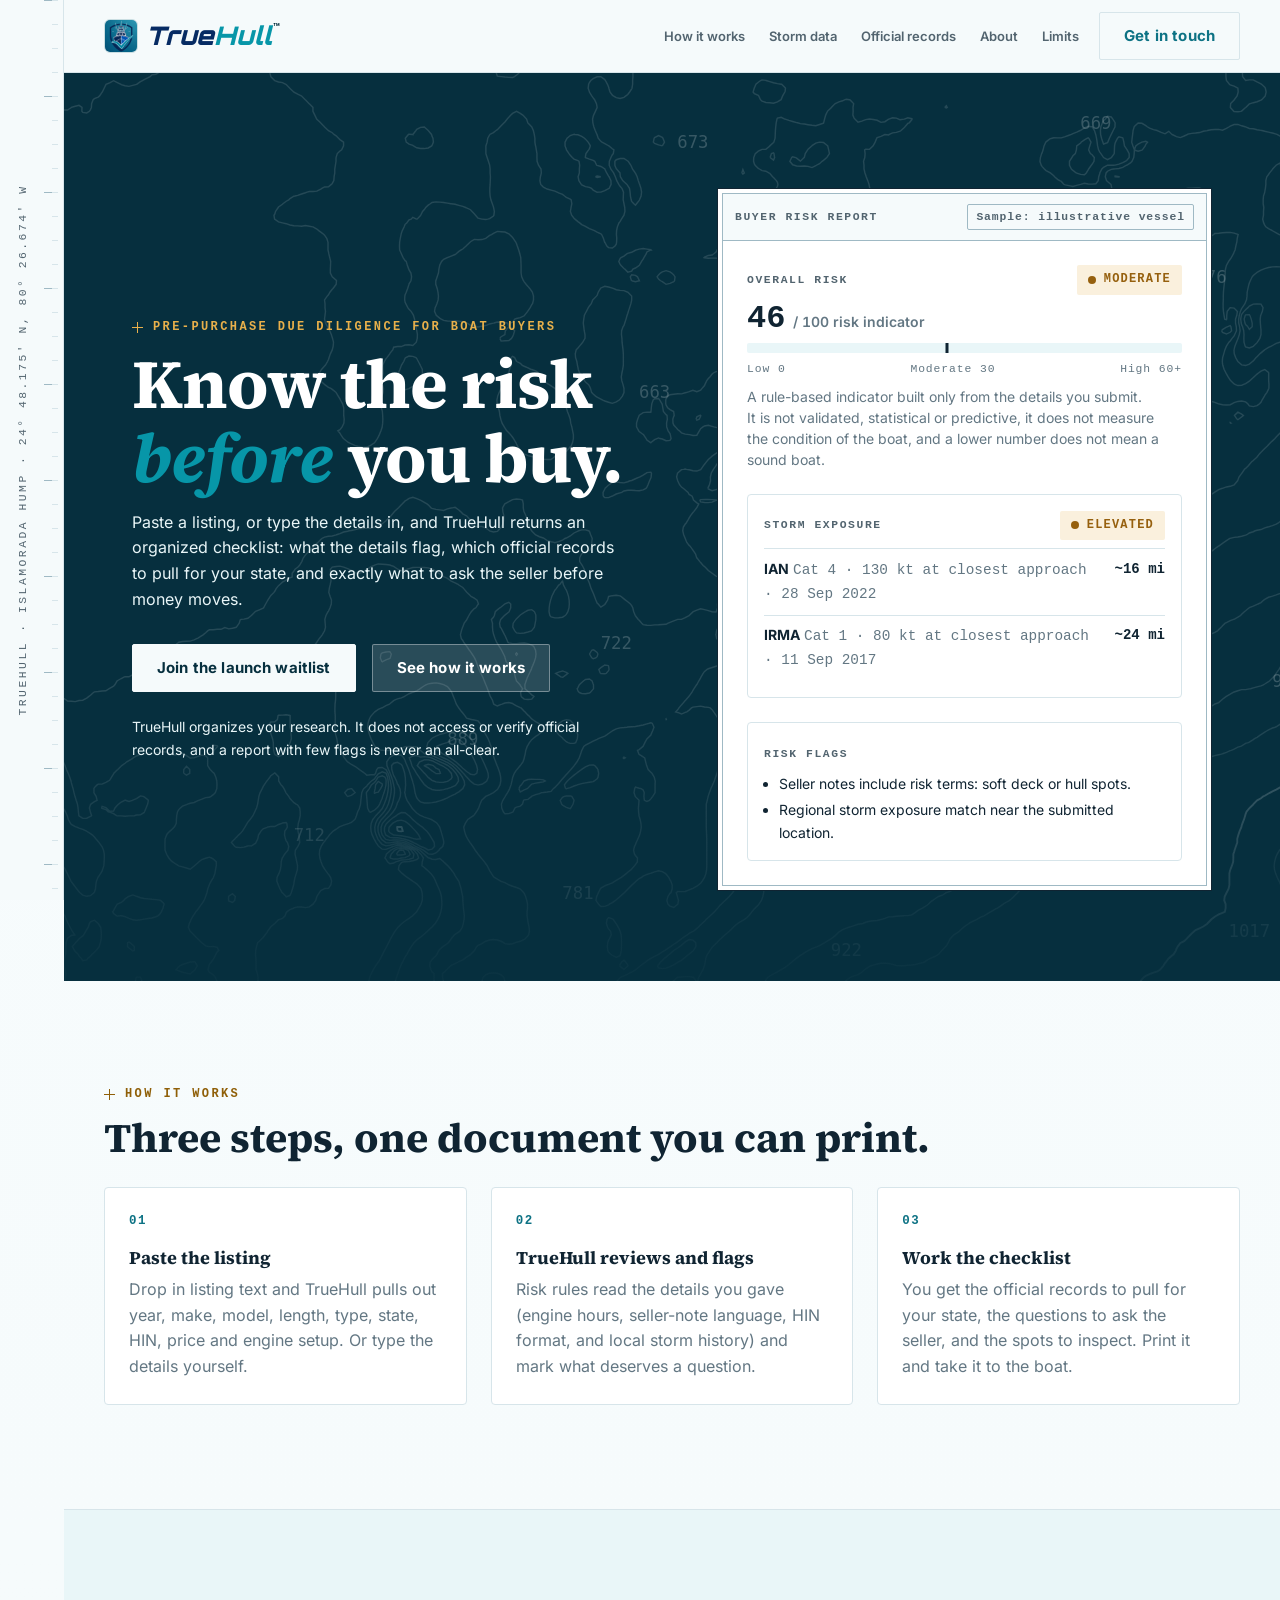
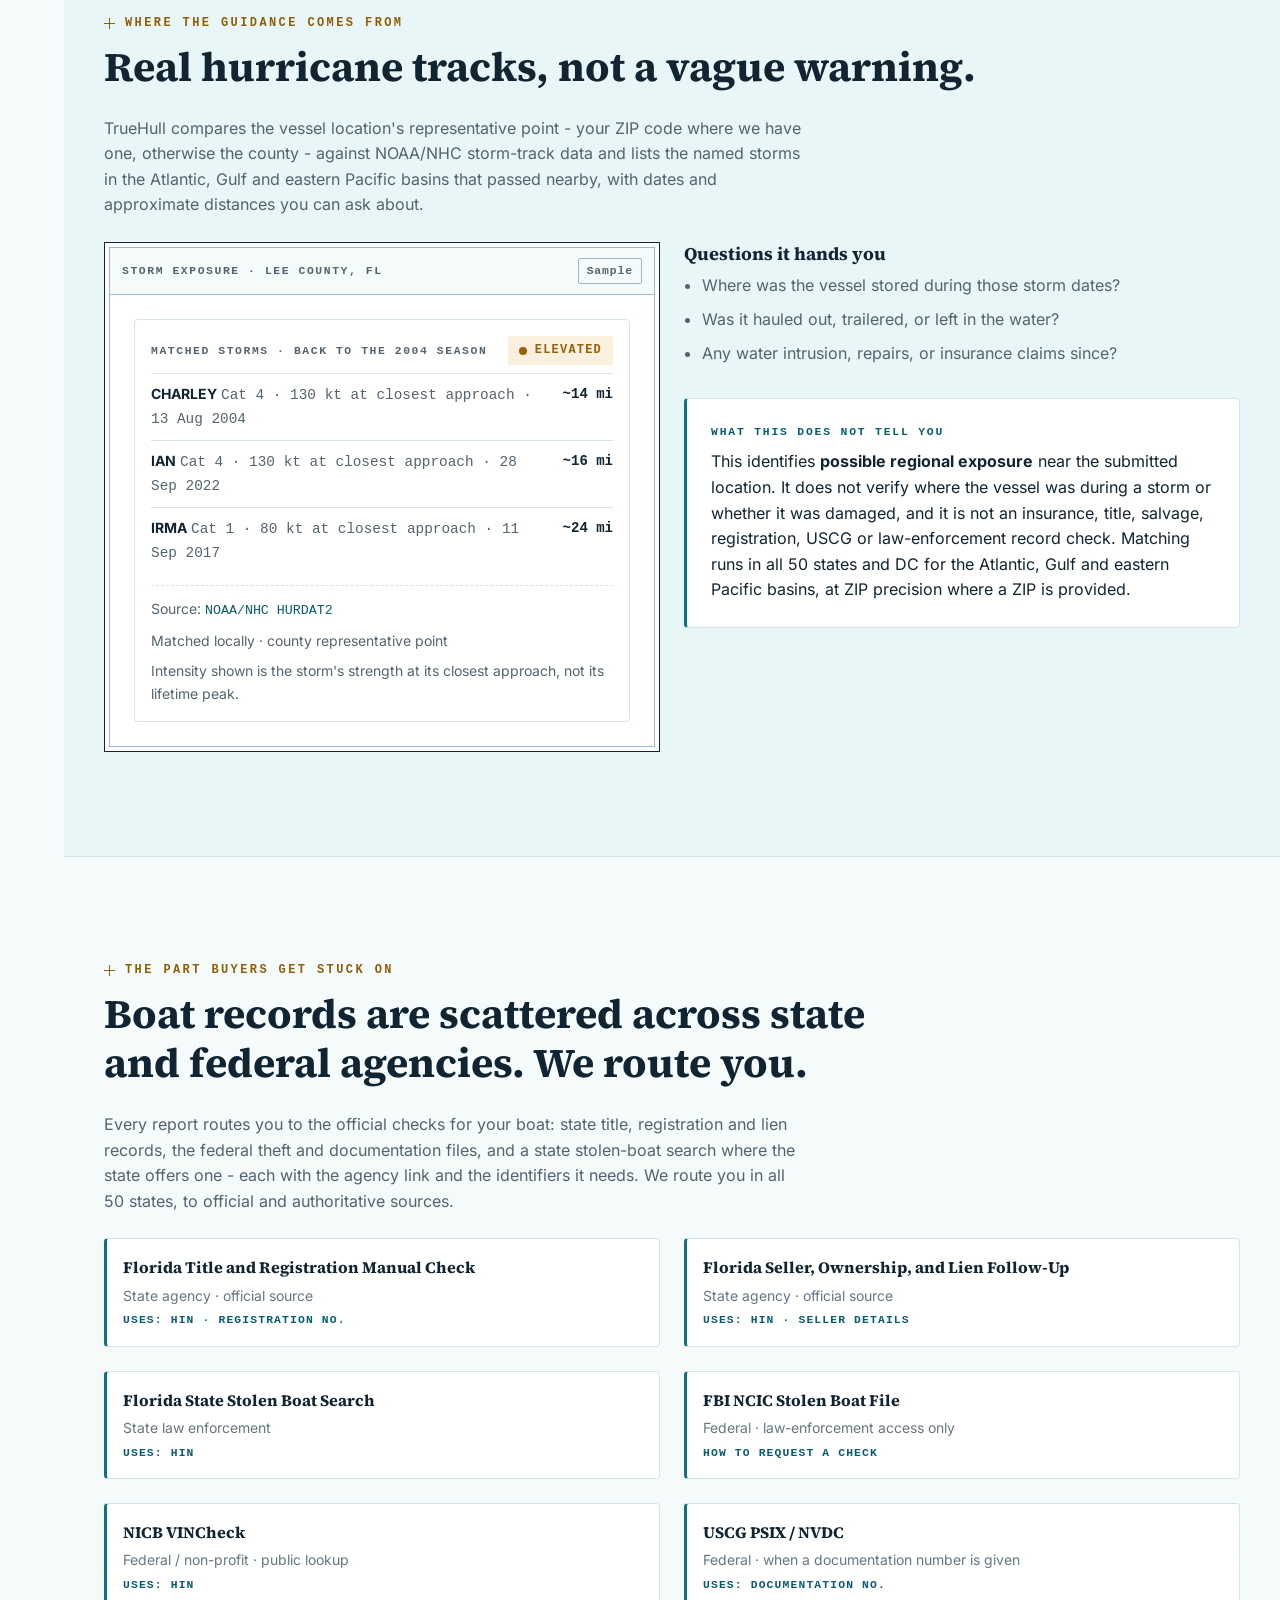
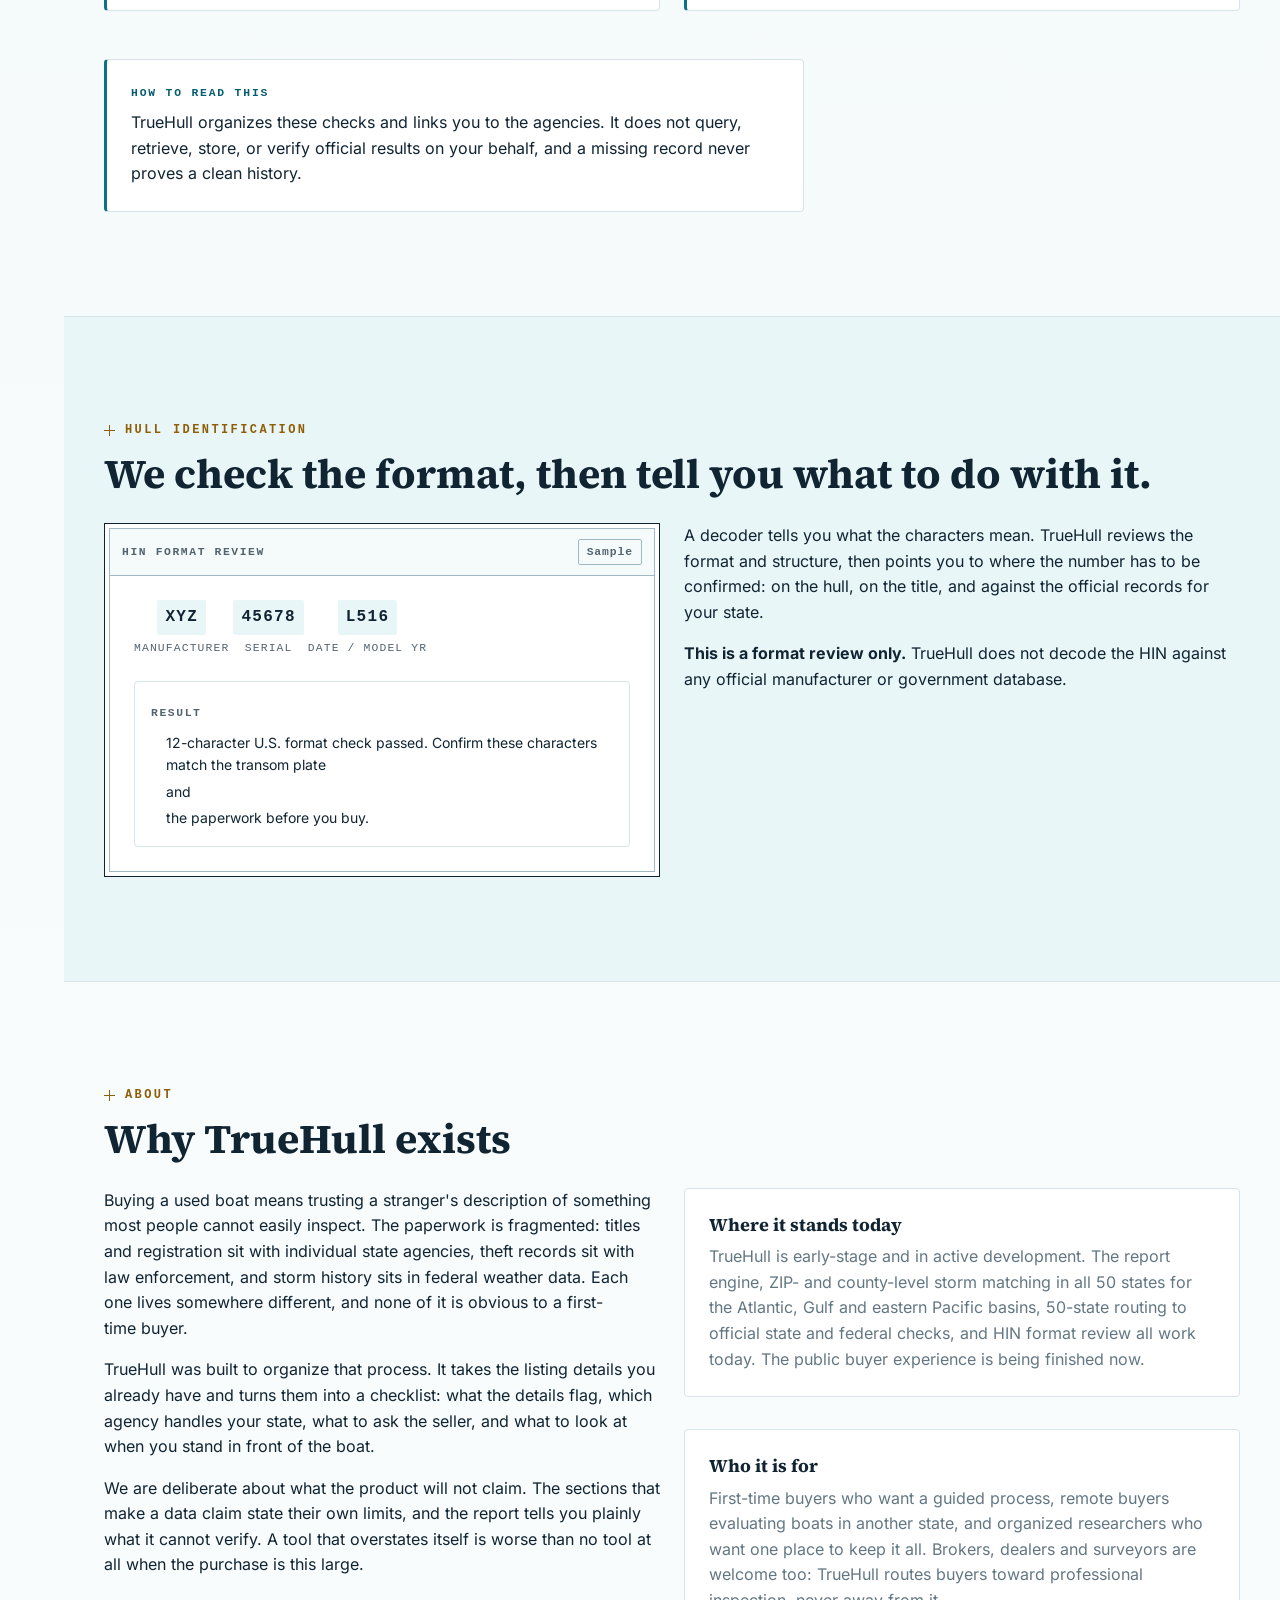
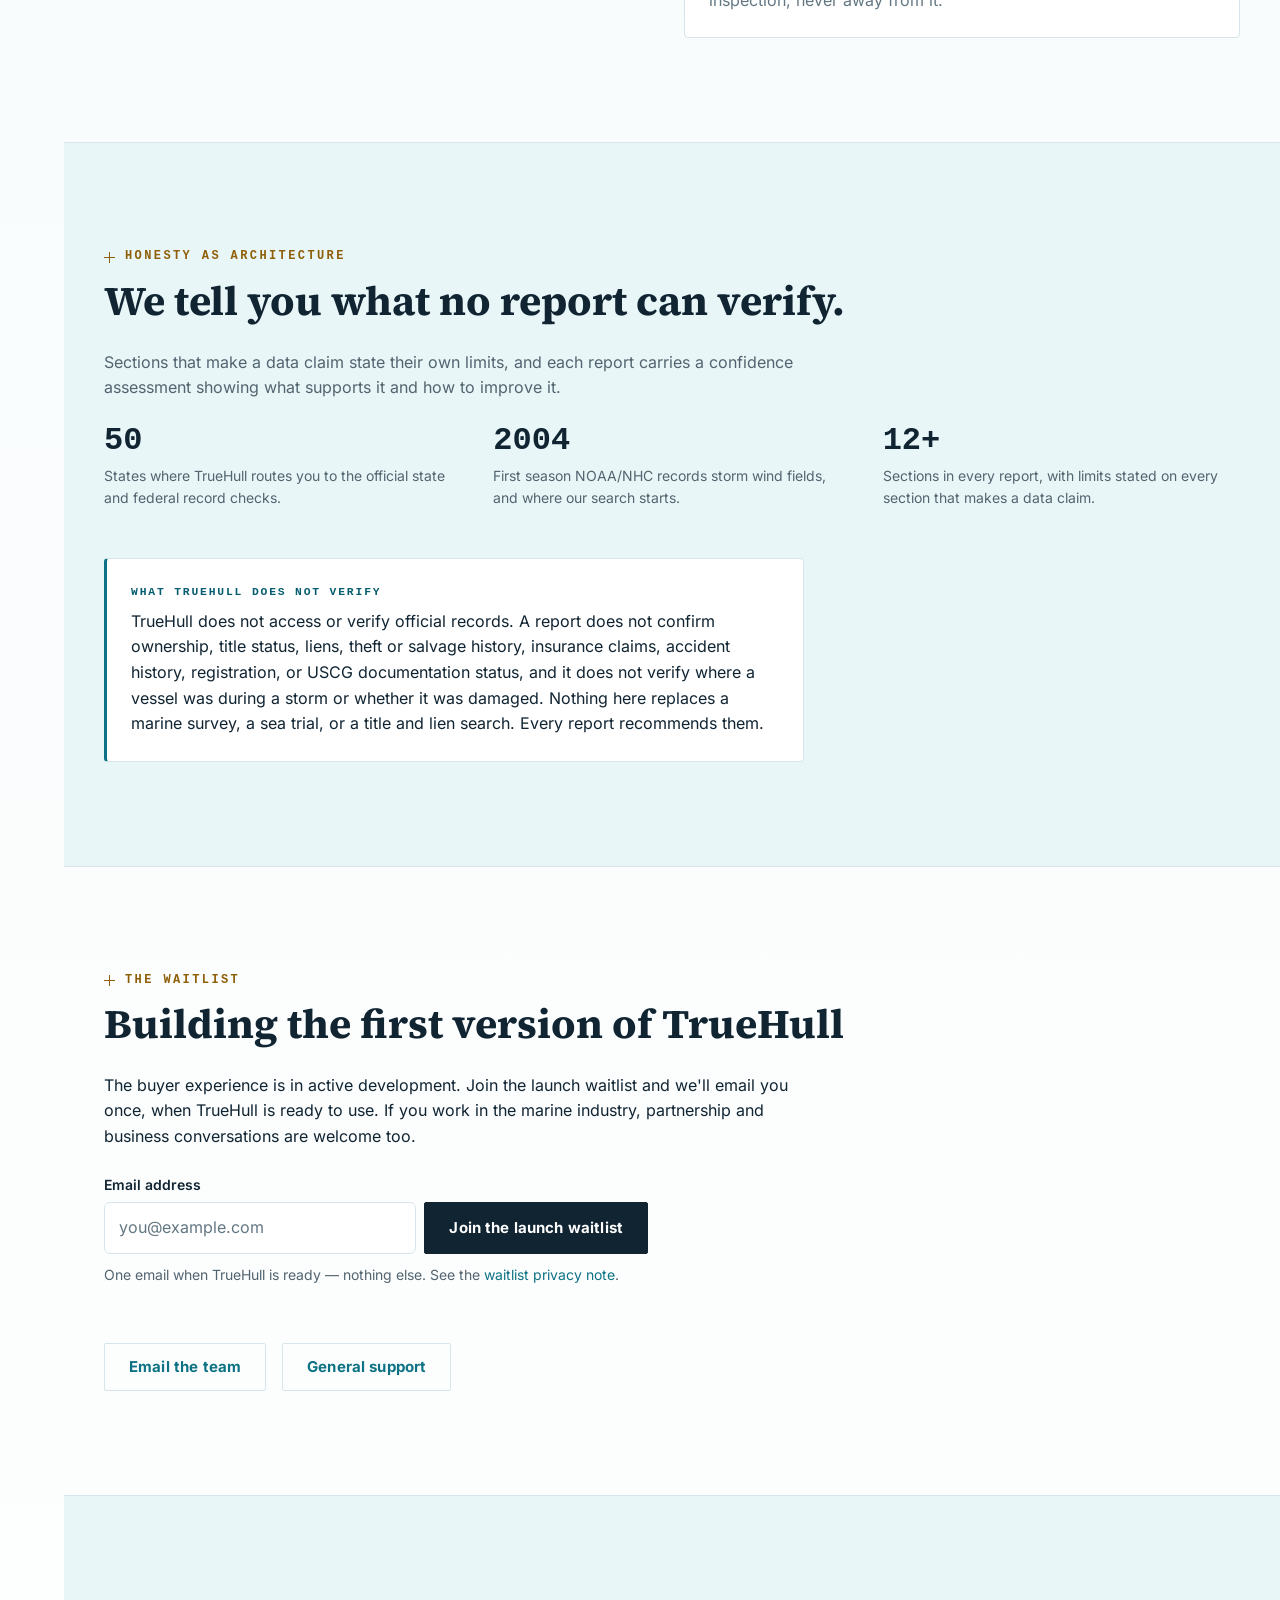
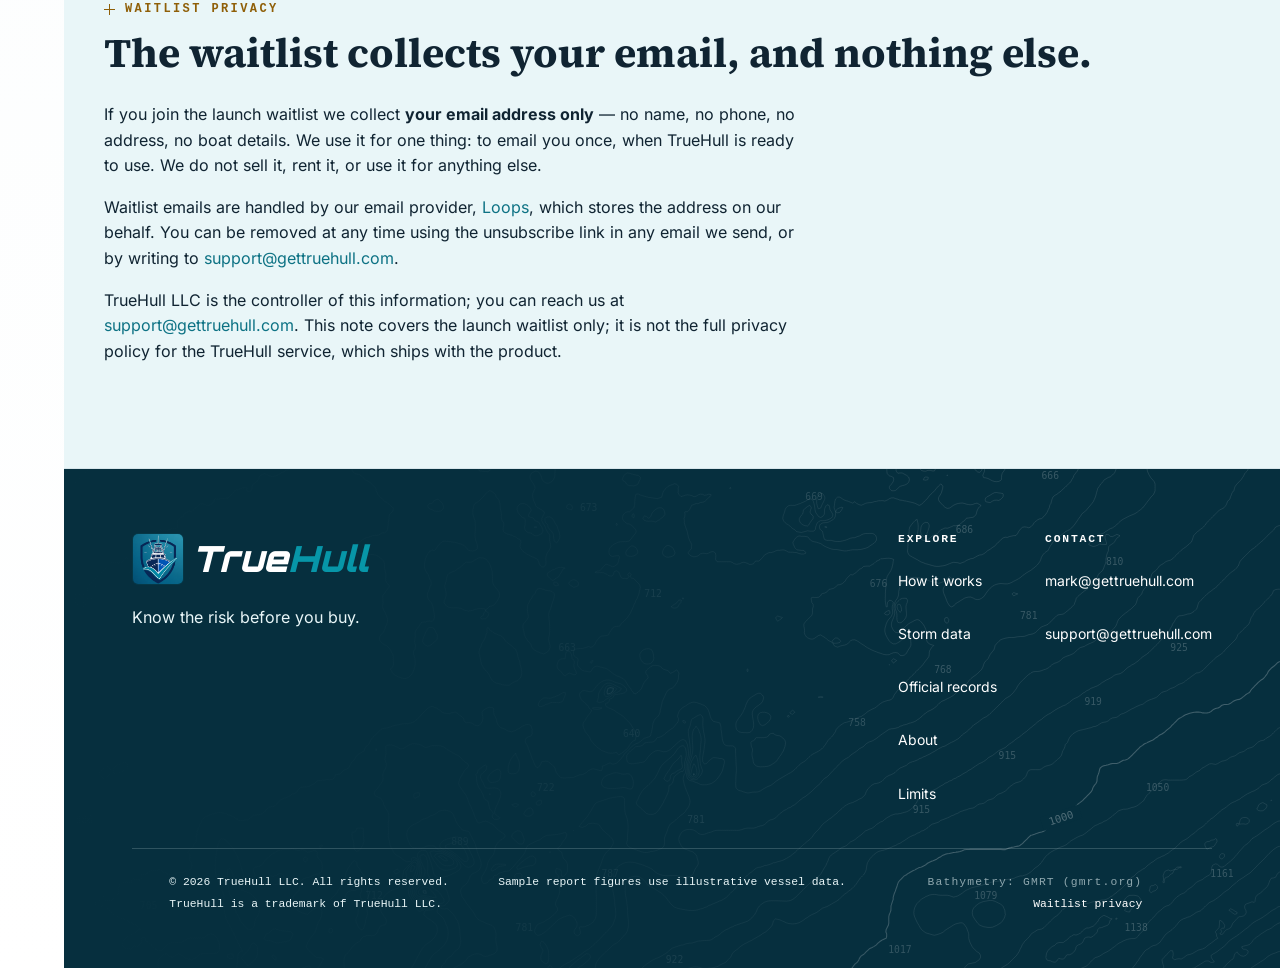
==== commit ee318403: "Post-launch polish: feature cards, TrueHull LLC entity, footer layout - "How it works" steps rendere" ====
--- a/public/index.html
+++ b/public/index.html
@@ -567,7 +567,7 @@
               <a href="mailto:support@gettruehull.com?subject=Waitlist%20removal">support@gettruehull.com</a>.
             </p>
             <p>
-              TrueHull is the controller of this information; you can reach us at
+              TrueHull LLC is the controller of this information; you can reach us at
               <a href="mailto:support@gettruehull.com?subject=Waitlist%20privacy">support@gettruehull.com</a>.
               This note covers the launch waitlist only; it is not the full privacy policy for
               the TrueHull service, which ships with the product.
@@ -610,9 +610,15 @@
           </nav>
         </div>
         <div class="site-footer__bottom">
-          <p>&copy; 2026 TrueHull. All rights reserved.</p>
-          <p class="site-footer__privacy"><a href="#waitlist-privacy">Waitlist privacy</a> · Sample report figures use illustrative vessel data.</p>
-          <p class="site-footer__credit">Bathymetry: GMRT (gmrt.org)</p>
+          <div class="site-footer__legal">
+            <p>&copy; 2026 TrueHull LLC. All rights reserved.</p>
+            <p>TrueHull is a trademark of TrueHull LLC.</p>
+          </div>
+          <p class="site-footer__privacy">Sample report figures use illustrative vessel data.</p>
+          <div class="site-footer__end">
+            <p class="site-footer__credit">Bathymetry: GMRT (gmrt.org)</p>
+            <p class="site-footer__privacy-link"><a href="#waitlist-privacy">Waitlist privacy</a></p>
+          </div>
         </div>
       </div>
     </footer>
--- a/public/styles.css
+++ b/public/styles.css
@@ -1172,7 +1172,7 @@
 /* --- Numbered process steps — the kicker speaks mono (design.md §5) --- */
 .steps {
   display: grid;
-  gap: var(--s-6);
+  gap: var(--s-5);
   counter-reset: step;
 }
 @media (min-width: 860px) {
@@ -1180,10 +1180,15 @@
     grid-template-columns: repeat(3, 1fr);
   }
 }
+/* Numbered feature cards (design.md §5): a flat --surface card with the mono
+   kicker (--water 700, --text-micro, 14px below-gap) → serif heading → body.
+   Not interactive (not link targets), so no hover lift / active state. */
 .step {
   counter-increment: step;
-  padding-top: var(--s-4);
-  border-top: 1px solid var(--line);
+  background: var(--surface);
+  border: 1px solid var(--line);
+  border-radius: var(--r-data);
+  padding: var(--s-5);
 }
 .step::before {
   content: counter(step, decimal-leading-zero);
@@ -1198,8 +1203,9 @@
 .step h3 {
   margin-bottom: var(--s-2);
 }
+/* Body sits on the white card surface — --muted is legible here (4.67:1). */
 .step p {
-  color: var(--muted-strong);
+  color: var(--muted);
 }
 
 /* --- Coverage stats (mid-page light band; numerals are mono ink) --- */
@@ -1398,6 +1404,16 @@
 .site-footer__bottom > p {
   margin: 0;
 }
+/* The copyright + trademark attribution (grouped legal notices), left cell. */
+.site-footer__legal {
+  display: grid;
+  gap: var(--s-1);
+}
+/* Right cell: the GMRT credit with the waitlist-privacy link stacked beneath. */
+.site-footer__end {
+  display: grid;
+  gap: var(--s-1);
+}
 /* The GMRT attribution required by the hump SVG (design.md §1) — on the same
    line as the copyright, still muted toward the chart-chrome register:
    rgba(233,246,248,0.6) composites to ~5.56:1 on --deep, the footer's own
@@ -1412,6 +1428,8 @@
 @media (min-width: 1160px) {
   .site-footer__bottom {
     grid-template-columns: 1fr auto 1fr; /* equal outer cols → true center */
+    align-items: start; /* copyright/privacy/credit share the top line; the
+                           trademark attribution sits under the copyright */
     gap: var(--s-3);
     letter-spacing: 0; /* drops the ~500px note to ~485px so it fits one line */
     text-align: left;
@@ -1420,7 +1438,7 @@
     text-align: center;
     white-space: nowrap;
   }
-  .site-footer__credit {
+  .site-footer__end {
     text-align: right;
   }
 }
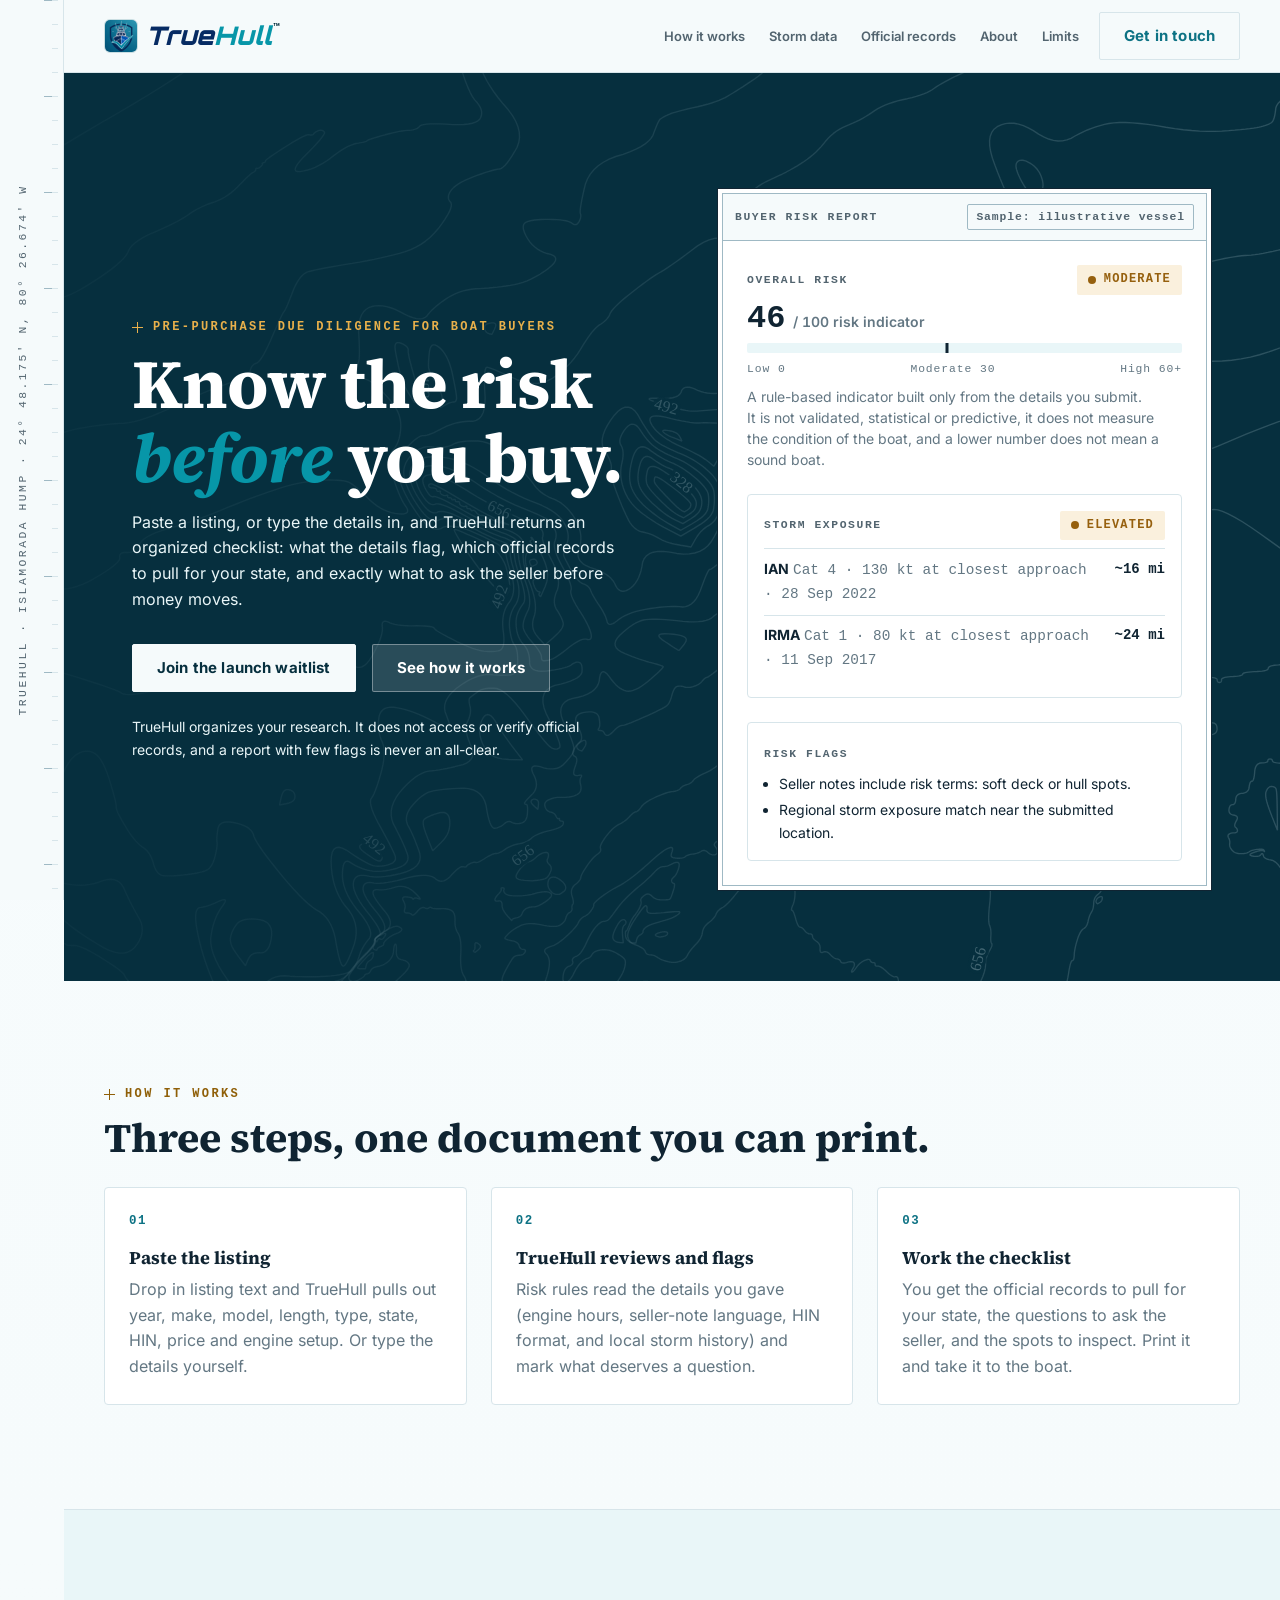
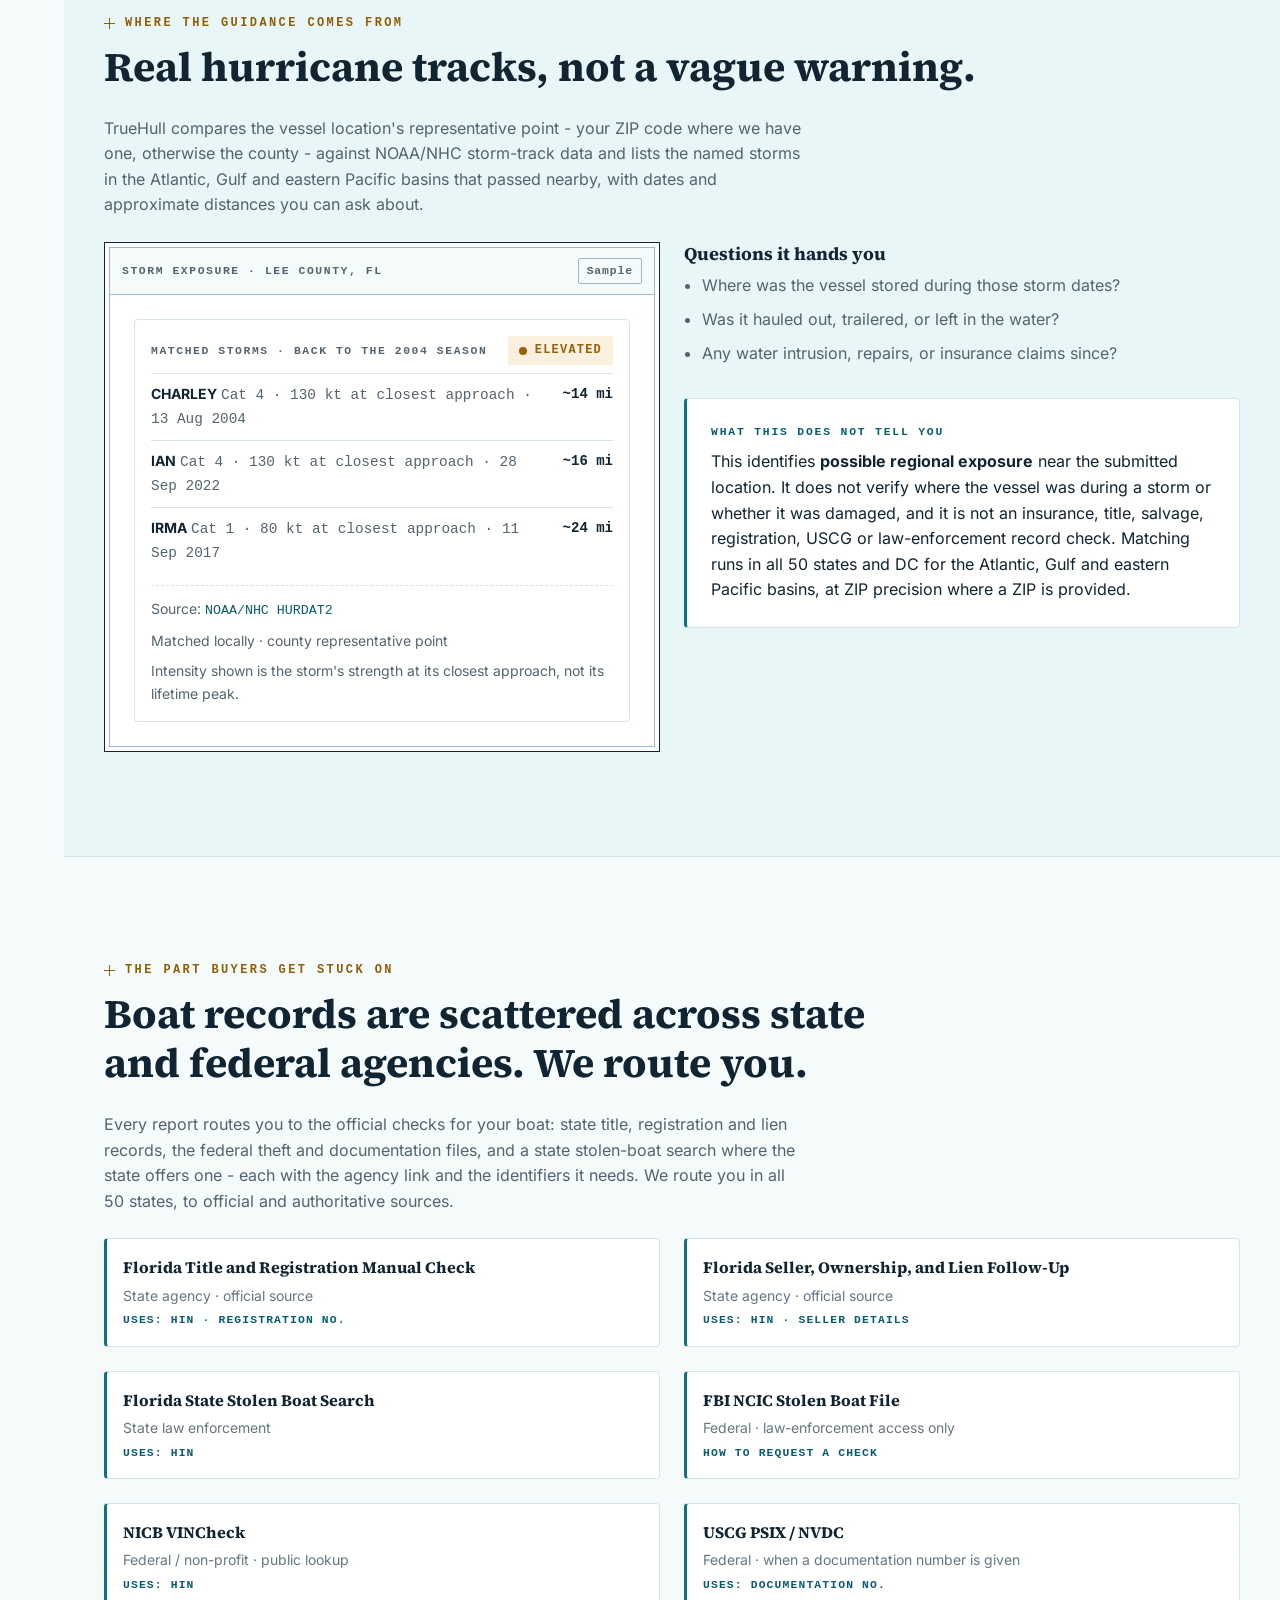
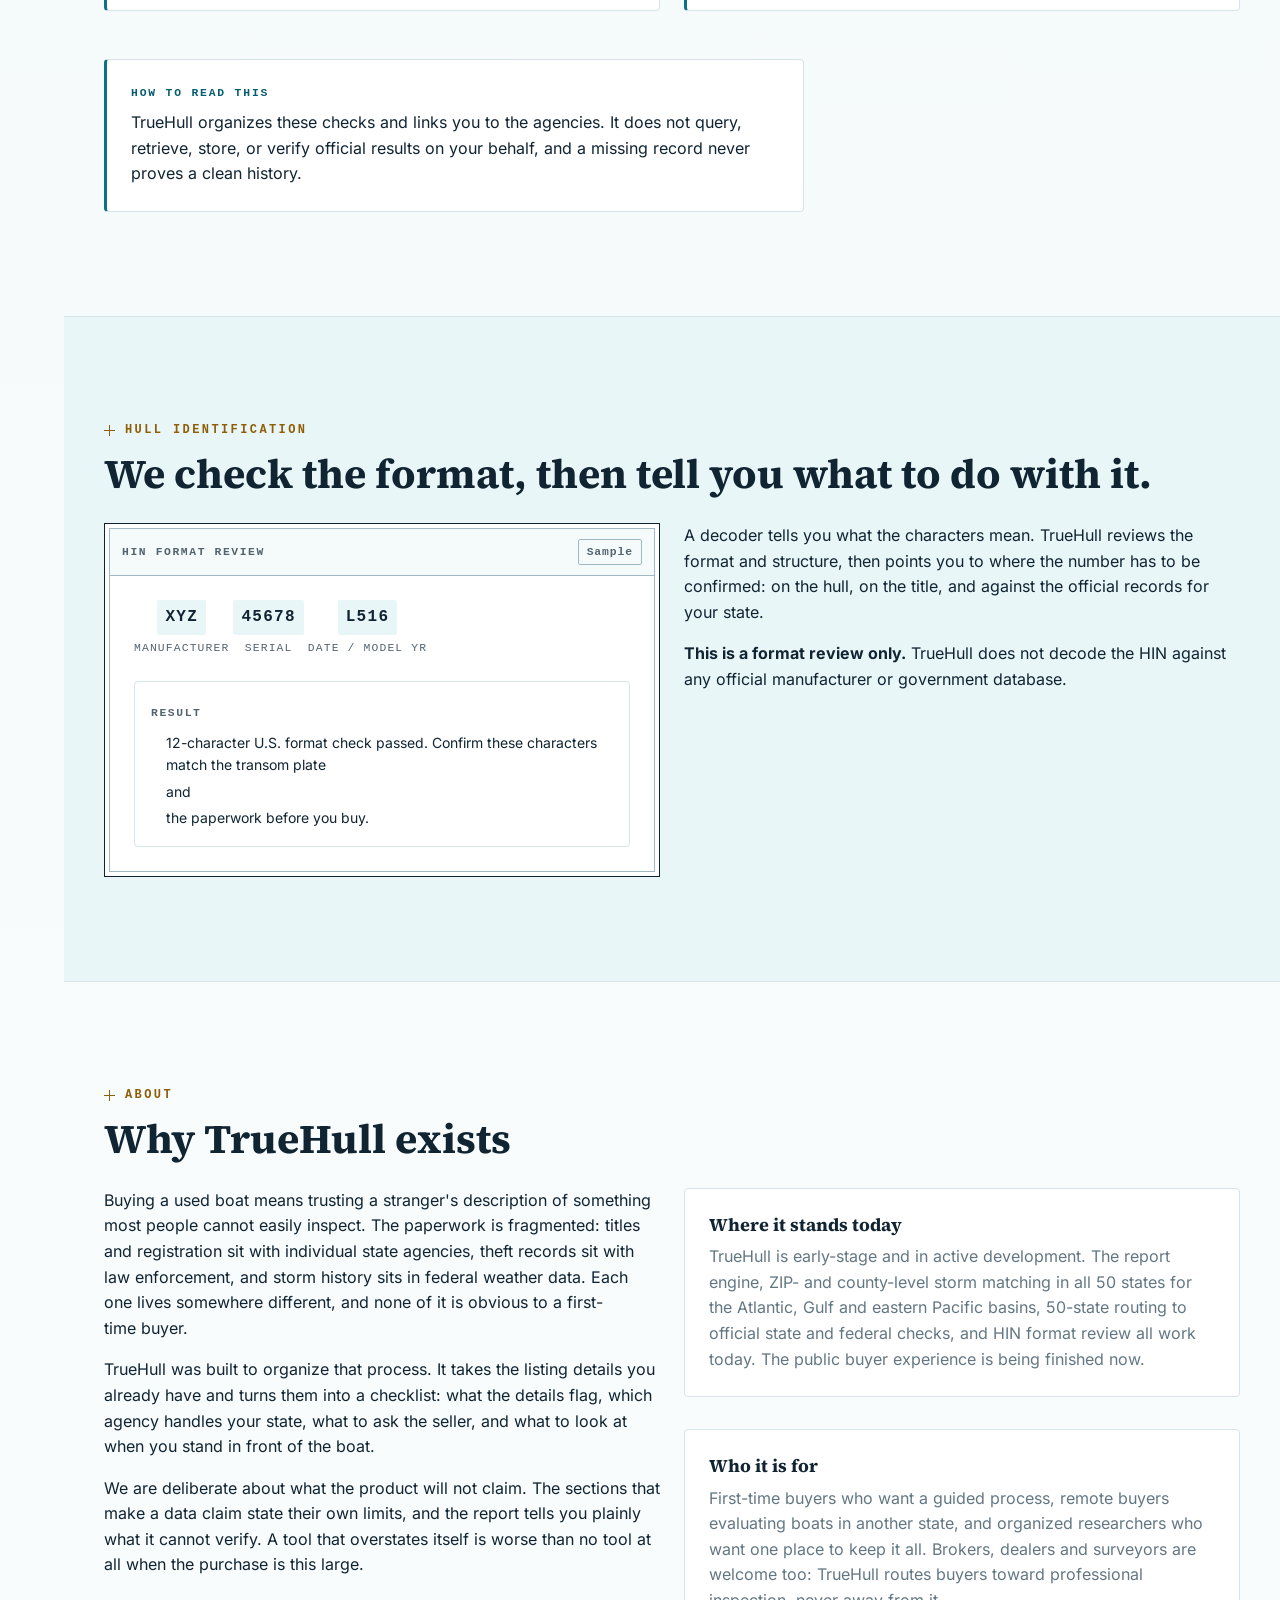
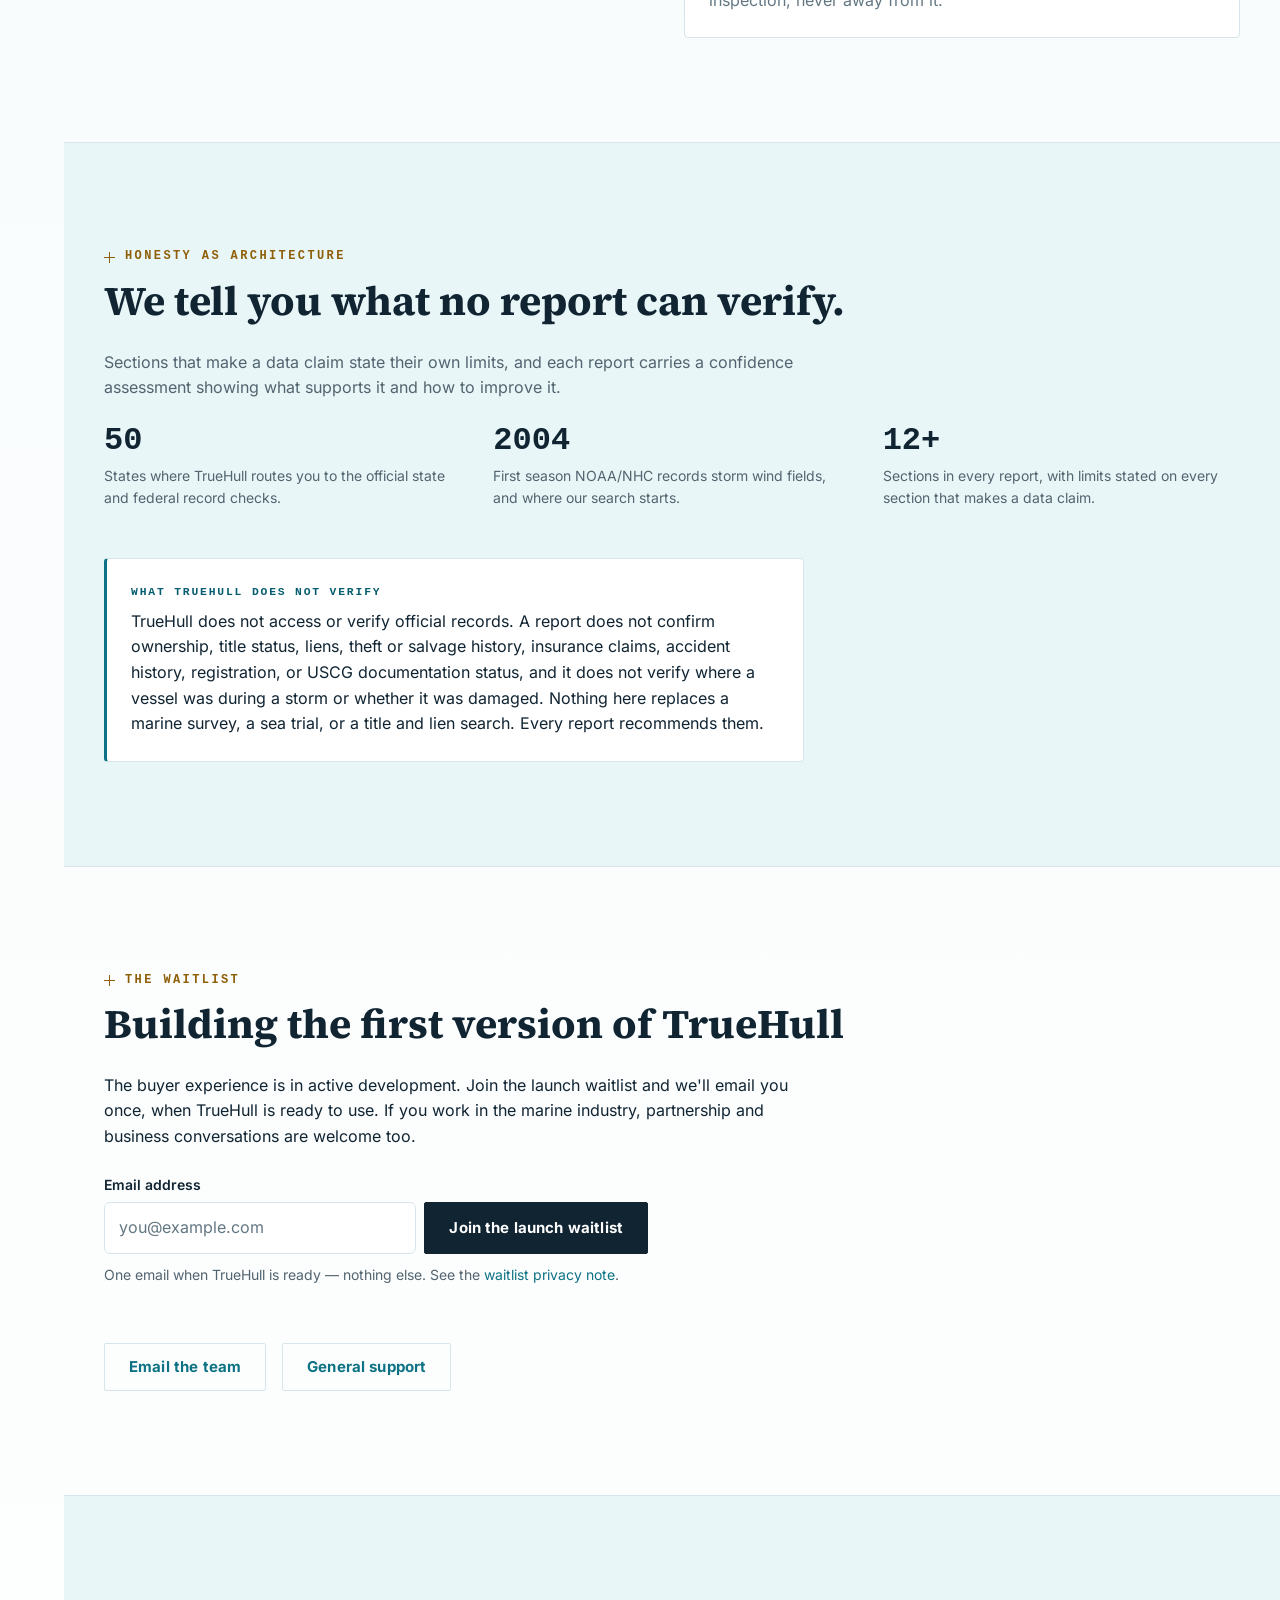
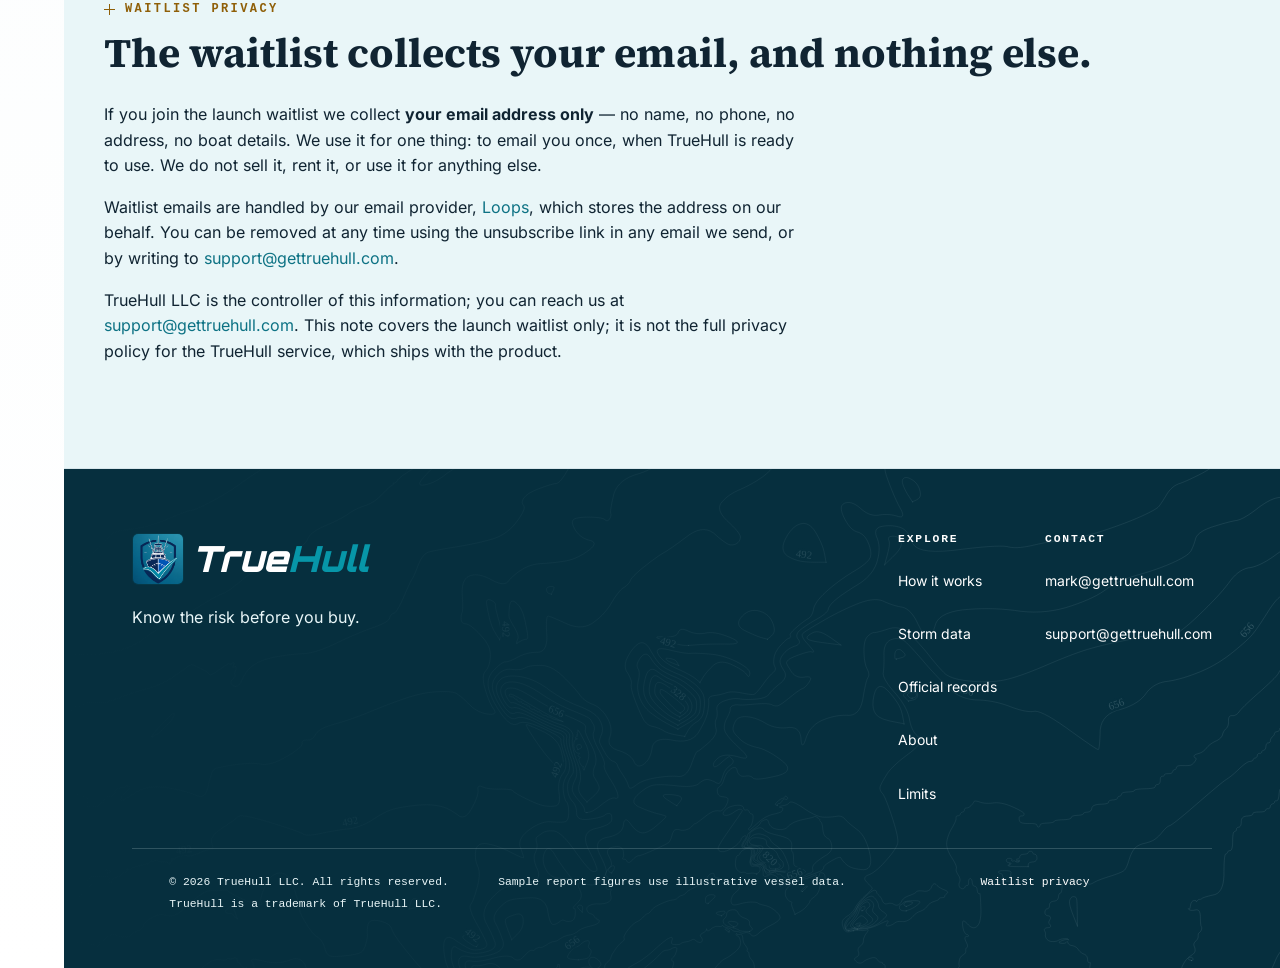
==== commit e5c2c96f: "Swap hero + footer bathymetry art to NOAA BlueTopo Replace the GMRT-derived seafloor art with a NOAA" ====
--- a/public/index.html
+++ b/public/index.html
@@ -94,7 +94,7 @@
     <main id="main">
       <span id="top"></span>
 
-      <!-- ============ HERO: deep chart band (real GMRT hump bathymetry) ============ -->
+      <!-- ============ HERO: deep chart band (NOAA BlueTopo contours) ============ -->
       <section class="hero" aria-labelledby="hero-title">
         <div class="hero__inner">
           <div class="hero__grid">
@@ -615,10 +615,7 @@
             <p>TrueHull is a trademark of TrueHull LLC.</p>
           </div>
           <p class="site-footer__privacy">Sample report figures use illustrative vessel data.</p>
-          <div class="site-footer__end">
-            <p class="site-footer__credit">Bathymetry: GMRT (gmrt.org)</p>
-            <p class="site-footer__privacy-link"><a href="#waitlist-privacy">Waitlist privacy</a></p>
-          </div>
+          <p class="site-footer__privacy-link"><a href="#waitlist-privacy">Waitlist privacy</a></p>
         </div>
       </div>
     </footer>
--- a/public/styles.css
+++ b/public/styles.css
@@ -18,8 +18,9 @@
        --shadow-soft lift is earned on hover only.
      - Rectangular mono flag stamps (no pills).
      - Serif display headings; the hero display at --text-display (4.4rem).
-     - Hero and footer are --deep bands carrying the committed GMRT Hump
-       bathymetry SVG (real data; GMRT credit ships in the footer). --deep is
+     - Hero and footer are --deep bands carrying the NOAA BlueTopo Islamorada
+       Hump contour SVG (real bathymetry as subtle background texture; U.S.
+       federal public domain — no attribution). --deep is
        reserved for hero / footer / map chrome — never a mid-page theme.
 
    Zero external requests: all fonts and the hump SVG are self-hosted. The
@@ -833,18 +834,21 @@
 
 /* --- 7.8 The fix voice on deep is set above; hero + footer follow --- */
 
-/* --- 7.9 Hero — --deep band carrying the committed GMRT Hump SVG, under a
-   bottom scrim so the trailing type never contests the chart art. The
-   background lives on the band element; --deep is reserved for hero/footer. */
+/* --- 7.9 Hero — --deep band carrying the NOAA BlueTopo Islamorada Hump
+   contour SVG, under a bottom scrim so the trailing type never contests the
+   chart art (real bathymetry shown as subtle background texture, not a
+   navigational chart). The background lives on the band element; --deep is
+   reserved for hero/footer. */
 .hero {
   position: relative;
   background-color: var(--deep);
   background-image: linear-gradient(
-      0deg,
-      rgba(6, 47, 62, 0.85) 0%,
-      rgba(6, 47, 62, 0) 30%
+      90deg,
+      rgba(6, 47, 62, 0.88) 0%,
+      rgba(6, 47, 62, 0.58) 42%,
+      rgba(6, 47, 62, 0.12) 100%
     ),
-    url("assets/hump-bathymetry.svg");
+    url("assets/islamorada-hump-contours.svg");
   background-size: cover;
   background-repeat: no-repeat;
   background-position: center;
@@ -1298,9 +1302,10 @@
 }
 
 /* ==========================================================================
-   7c. DARK FOOTER (design.md §4b) — --deep + the Hump SVG right-anchored
-   behind a left scrim, closing the page the way the hero opens it. The GMRT
-   attribution required by the asset ships in the meta block.
+   7c. DARK FOOTER (design.md §4b) — --deep + the NOAA BlueTopo Islamorada Hump
+   contour SVG right-anchored behind a left scrim, closing the page the way the
+   hero opens it. BlueTopo is U.S. federal public-domain data — no attribution
+   required, so the footer carries no bathymetry credit.
    ========================================================================== */
 
 .site-footer {
@@ -1309,10 +1314,10 @@
   background-image: linear-gradient(
       90deg,
       var(--deep) 0%,
-      rgba(6, 47, 62, 0.75) 45%,
-      rgba(6, 47, 62, 0) 72%
+      rgba(6, 47, 62, 0.78) 45%,
+      rgba(6, 47, 62, 0.5) 100%
     ),
-    url("assets/hump-bathymetry.svg");
+    url("assets/islamorada-hump-contours.svg");
   background-size: cover;
   background-repeat: no-repeat;
   background-position: right center;
@@ -1385,8 +1390,8 @@
   padding-block: 11px; /* ~44px touch target (design.md §0.6) */
 }
 /* Footer bottom — mobile-first stacked and centered; on wide screens it
-   becomes one line, three parts: copyright (left), waitlist-privacy note
-   (center), GMRT credit (right). */
+   becomes one line, three parts: copyright (left), sample-data note
+   (center), waitlist-privacy link (right). */
 .site-footer__bottom {
   display: grid;
   grid-template-columns: 1fr;
@@ -1409,36 +1414,22 @@
   display: grid;
   gap: var(--s-1);
 }
-/* Right cell: the GMRT credit with the waitlist-privacy link stacked beneath. */
-.site-footer__end {
-  display: grid;
-  gap: var(--s-1);
-}
-/* The GMRT attribution required by the hump SVG (design.md §1) — on the same
-   line as the copyright, still muted toward the chart-chrome register:
-   rgba(233,246,248,0.6) composites to ~5.56:1 on --deep, the footer's own
-   translucent-chrome idiom. */
-.site-footer__credit {
-  letter-spacing: 0.1em;
-  color: rgba(233, 246, 248, 0.6);
-}
-/* Wide screens: one line — copyright left, privacy centered, GMRT right.
-   auto 1fr auto gives the long centered privacy note (~500px) the room to
-   hold a single line; below this it stacks. */
+/* Wide screens: one line — copyright left, sample-data note centered,
+   waitlist-privacy link right; below this it stacks. */
 @media (min-width: 1160px) {
   .site-footer__bottom {
     grid-template-columns: 1fr auto 1fr; /* equal outer cols → true center */
-    align-items: start; /* copyright/privacy/credit share the top line; the
+    align-items: start; /* copyright/note/link share the top line; the
                            trademark attribution sits under the copyright */
     gap: var(--s-3);
-    letter-spacing: 0; /* drops the ~500px note to ~485px so it fits one line */
+    letter-spacing: 0; /* drops the centered note so it fits one line */
     text-align: left;
   }
   .site-footer__privacy {
     text-align: center;
     white-space: nowrap;
   }
-  .site-footer__end {
+  .site-footer__privacy-link {
     text-align: right;
   }
 }
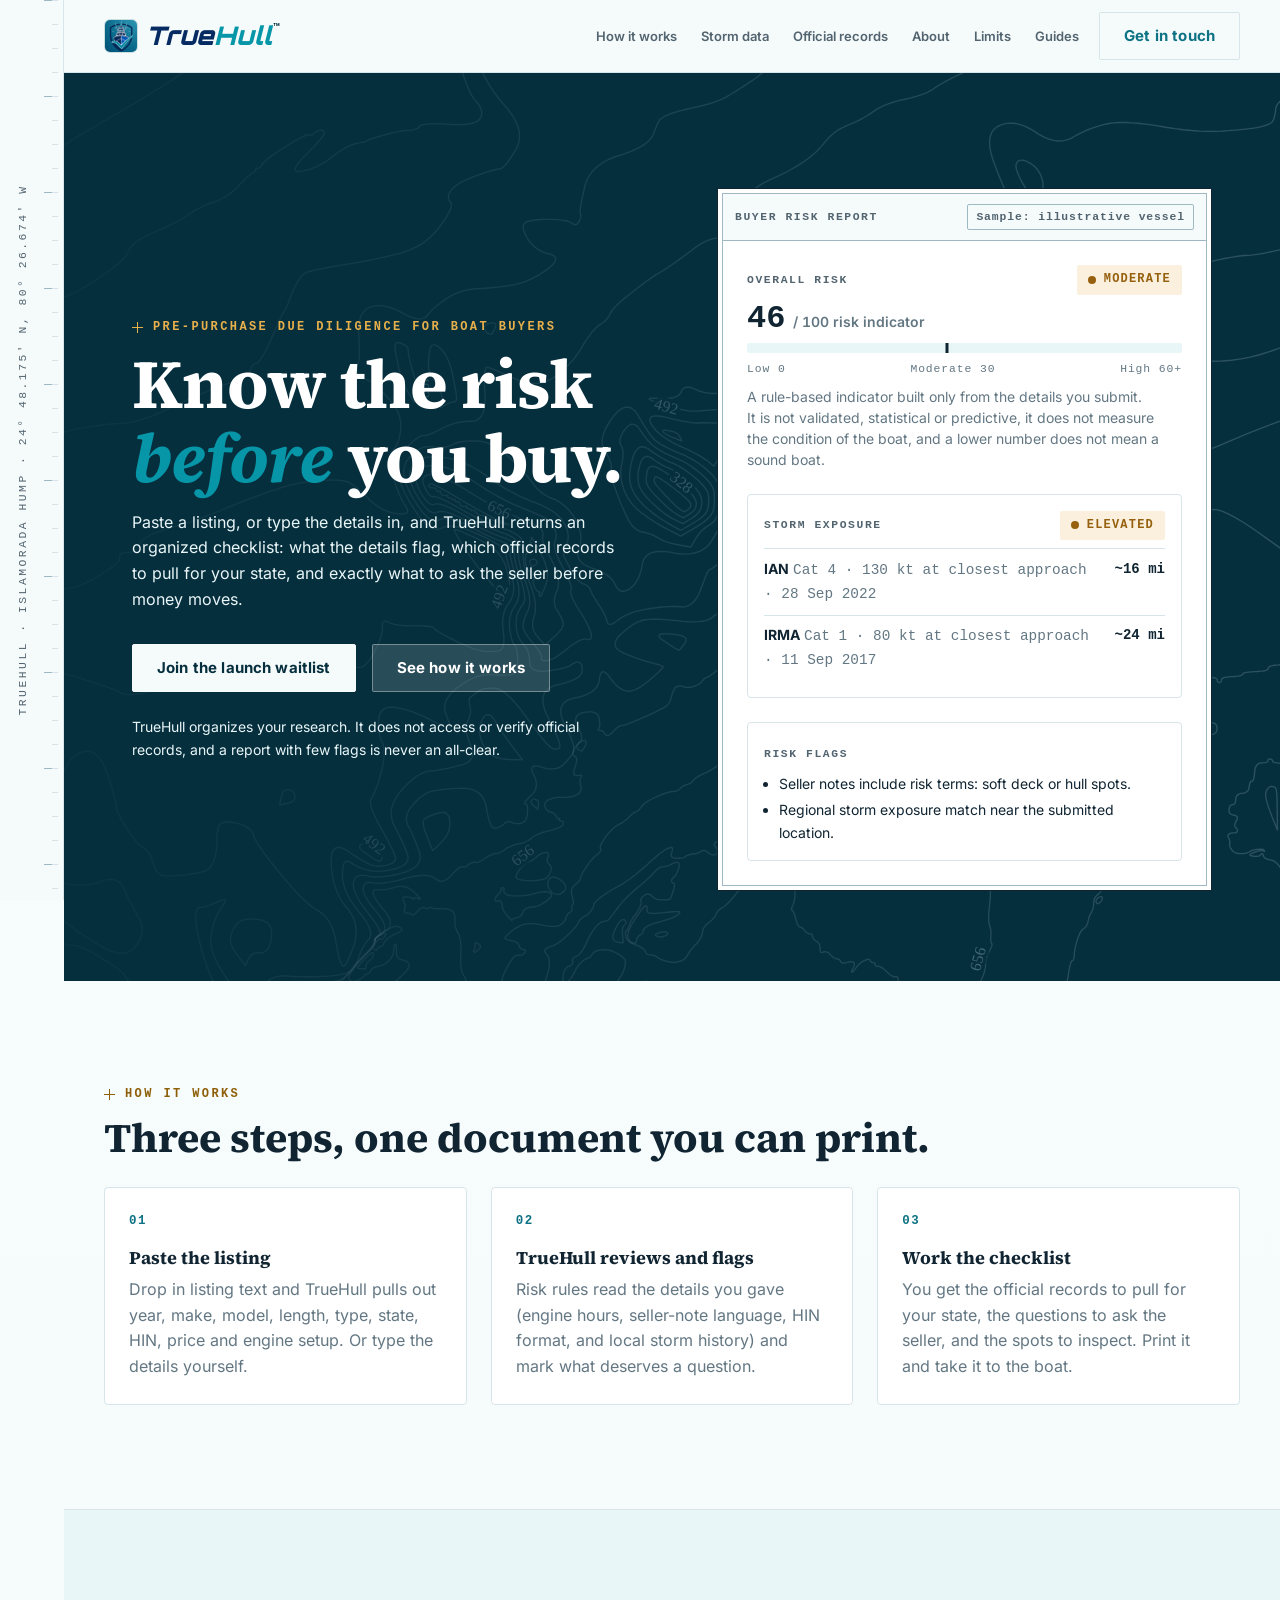
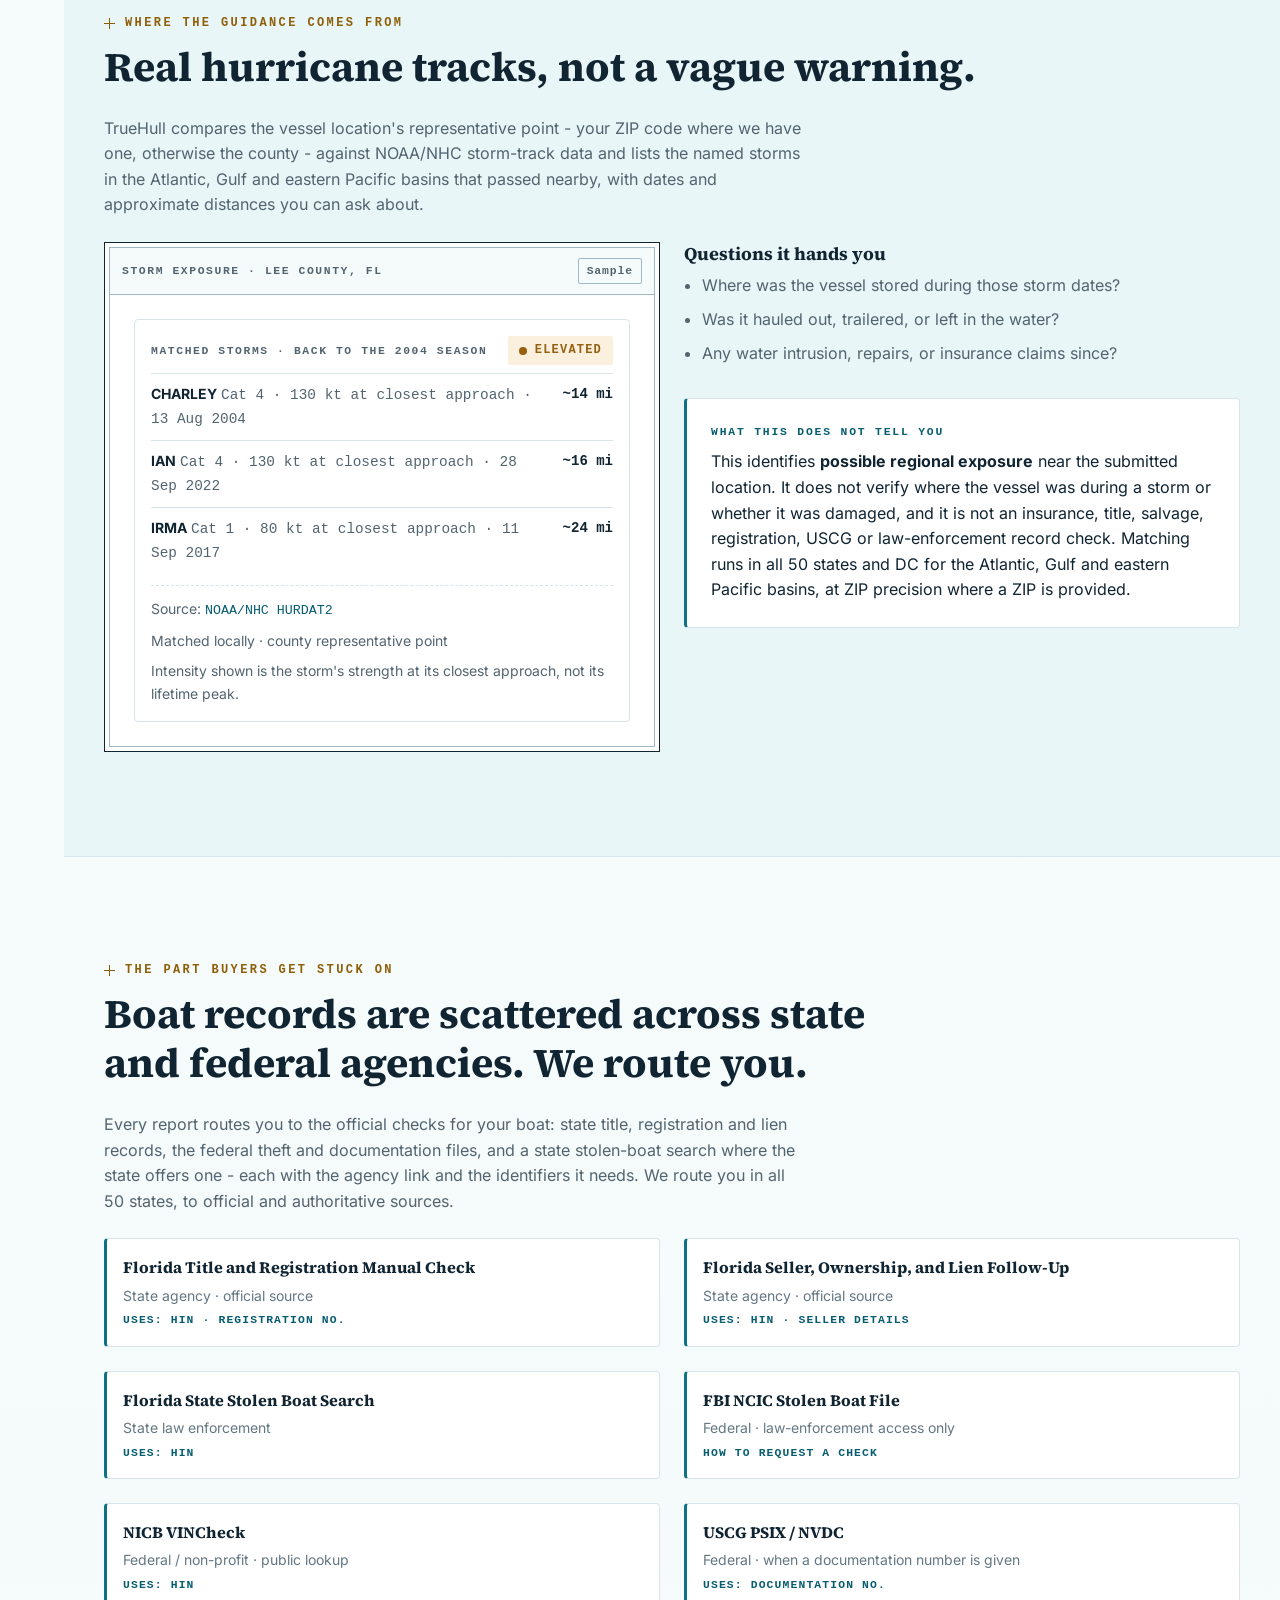
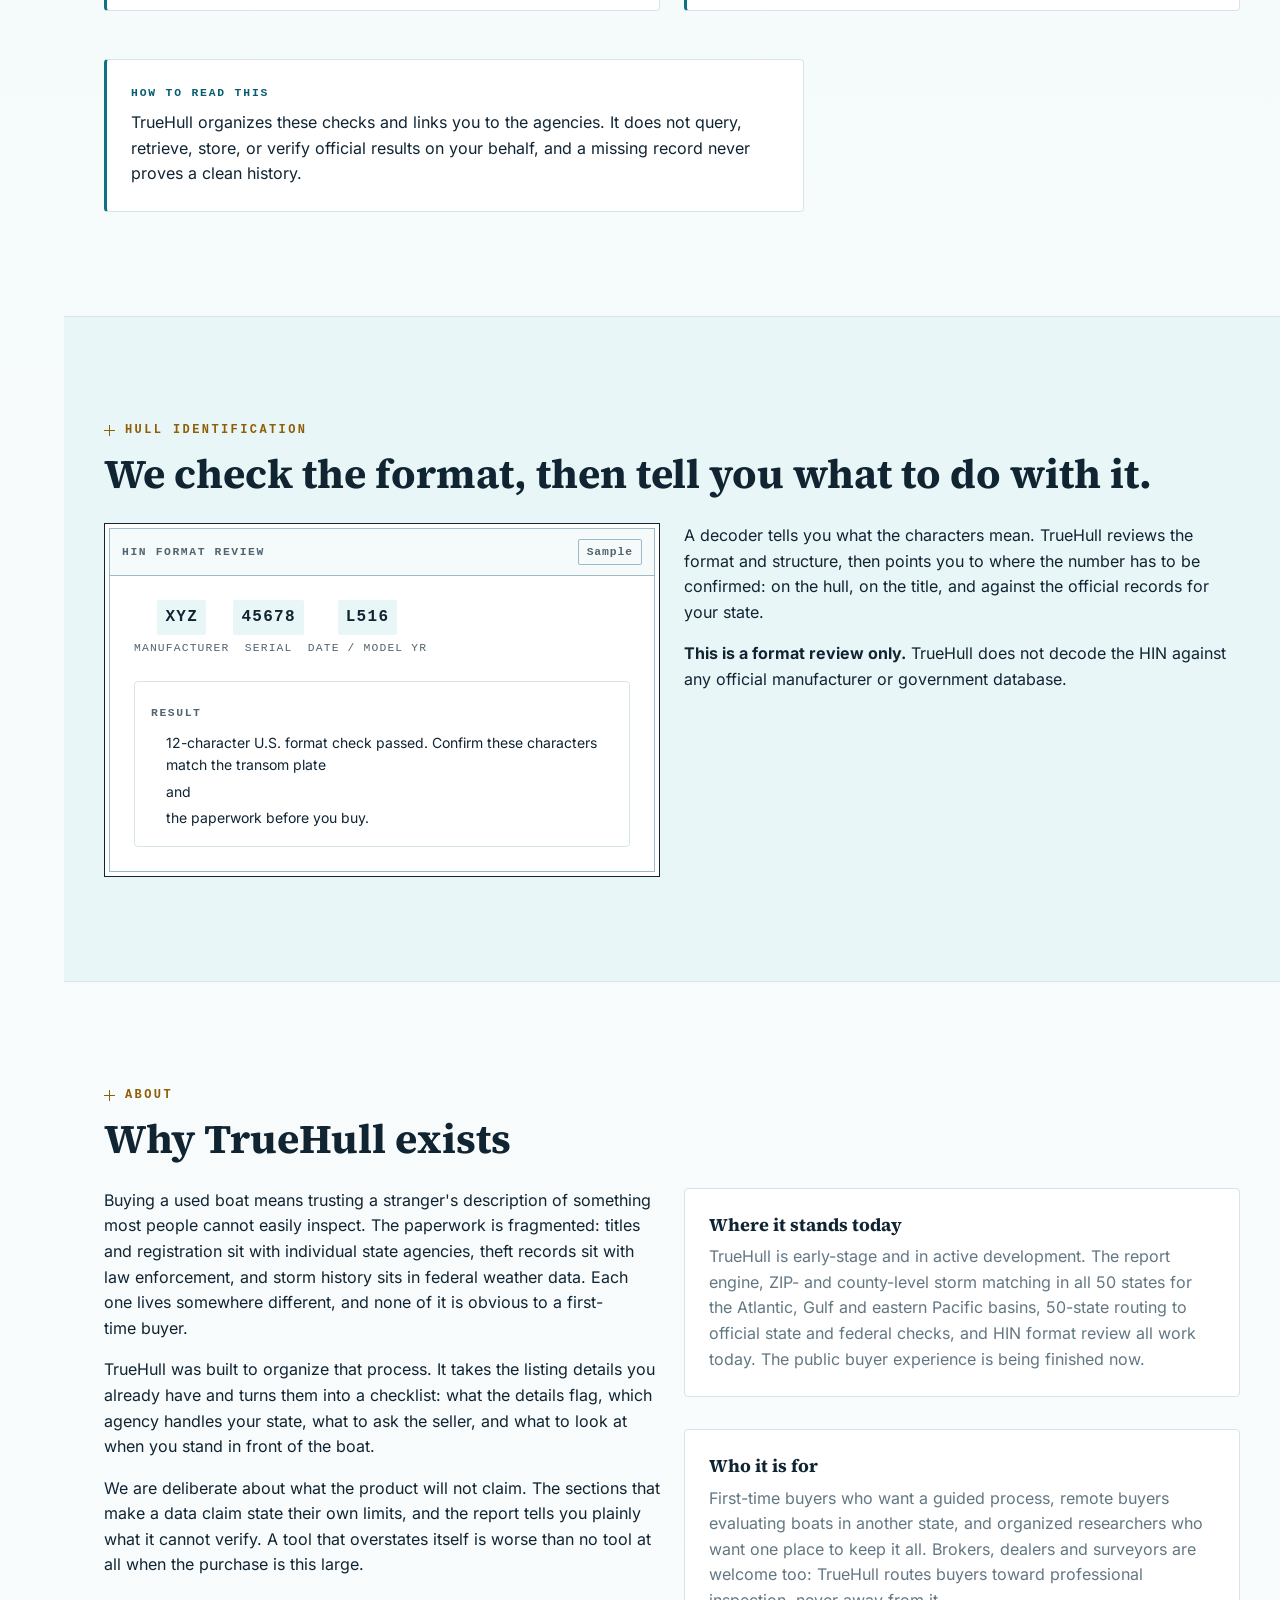
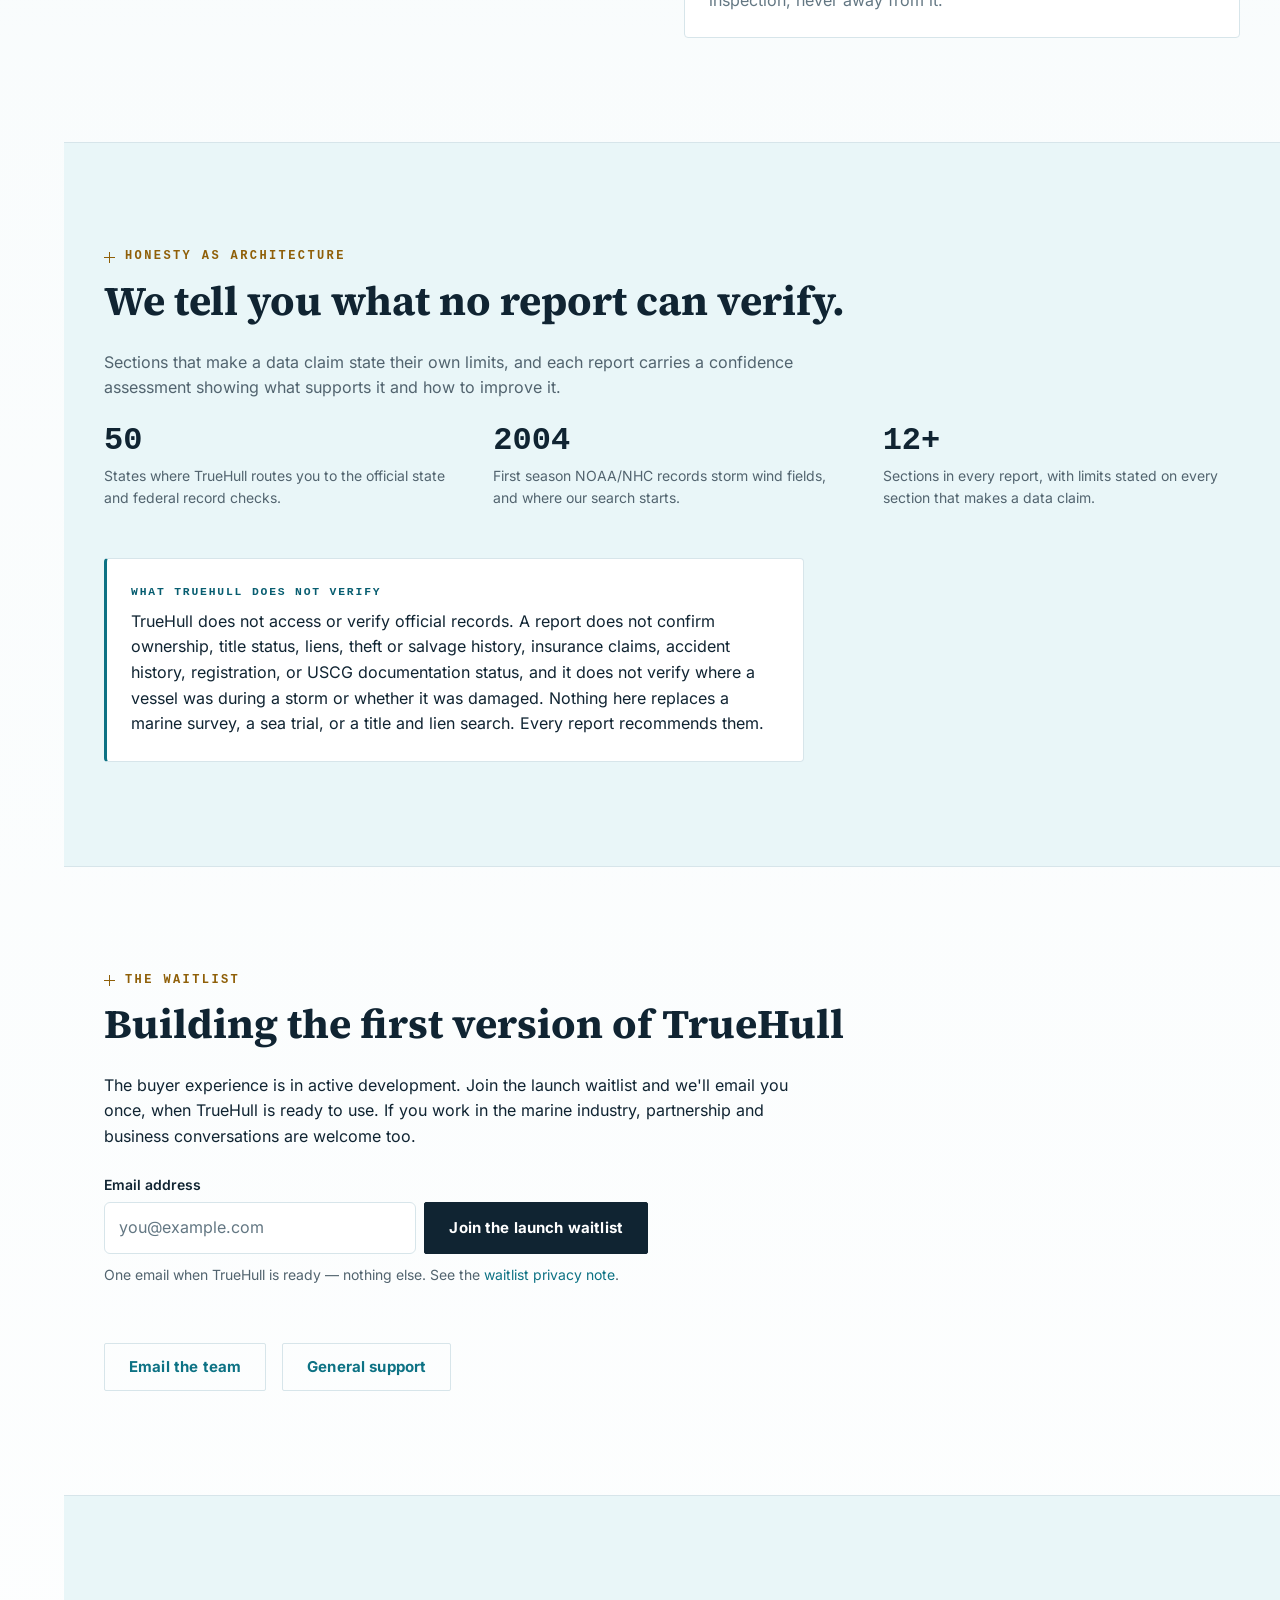
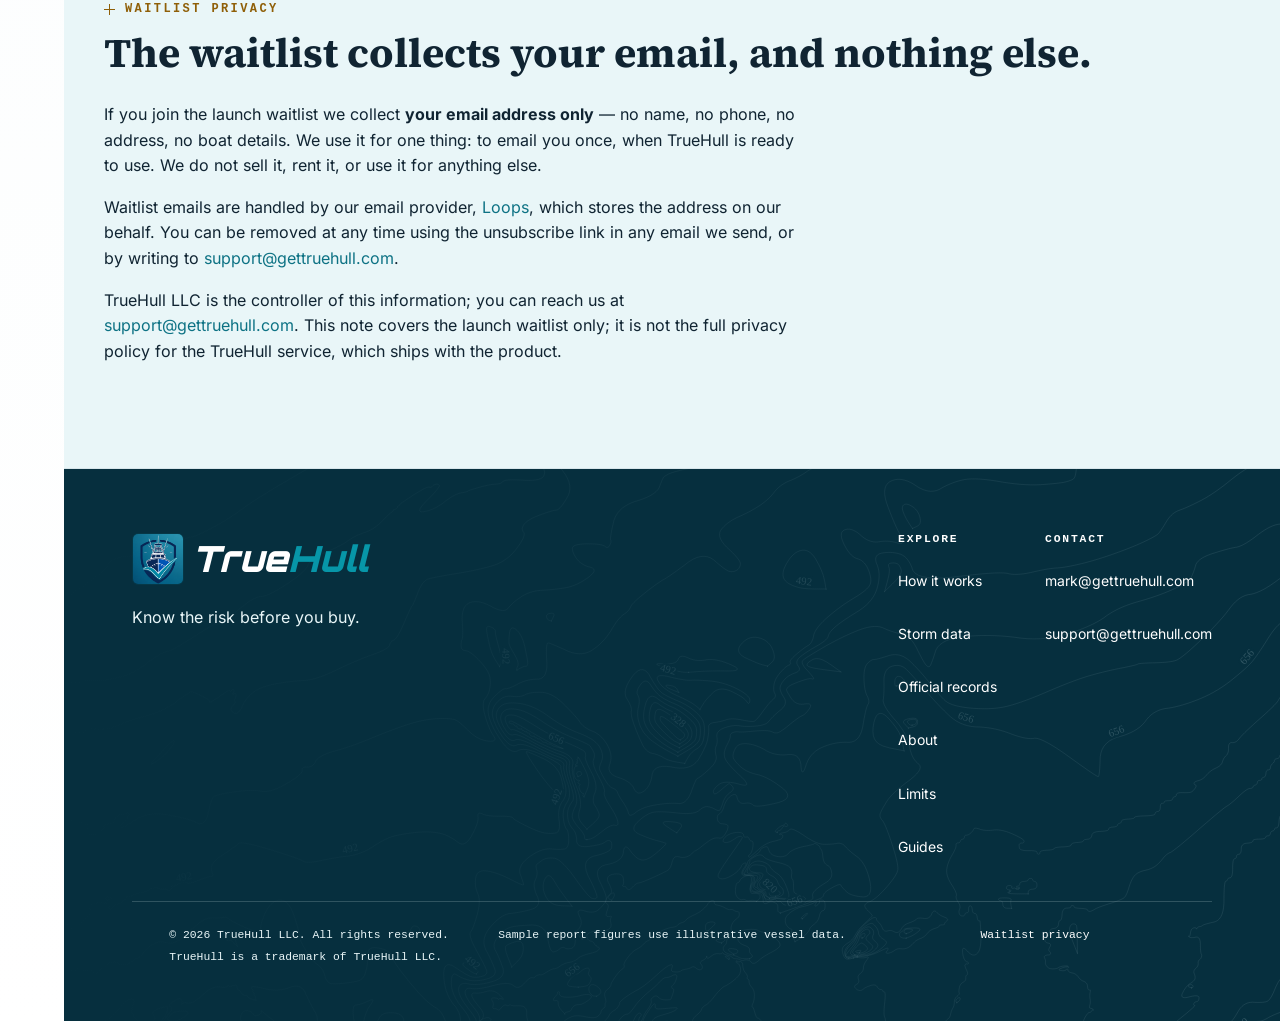
==== commit 40342b40: "Add /guides SEO content section with first published guide Static /guides section so the marketing s" ====
--- a/public/index.html
+++ b/public/index.html
@@ -54,6 +54,34 @@
       crossorigin
     />
     <link rel="stylesheet" href="styles.css" />
+
+    <script type="application/ld+json">
+      {
+        "@context": "https://schema.org",
+        "@type": "Organization",
+        "name": "TrueHull",
+        "legalName": "TrueHull LLC",
+        "url": "https://gettruehull.com/",
+        "logo": "https://gettruehull.com/assets/truehull-logo.webp",
+        "description": "TrueHull turns a used-boat listing into an organized due-diligence checklist: risk flags, storm-exposure guidance, HIN format review, and the official records to check.",
+        "sameAs": [
+          "https://www.instagram.com/gettruehull",
+          "https://www.facebook.com/GetTrueHull",
+          "https://x.com/gettruehull",
+          "https://www.youtube.com/@TrueHull",
+          "https://www.linkedin.com/company/truehull",
+          "https://www.tiktok.com/@gettruehull"
+        ]
+      }
+    </script>
+    <script type="application/ld+json">
+      {
+        "@context": "https://schema.org",
+        "@type": "WebSite",
+        "name": "TrueHull",
+        "url": "https://gettruehull.com/"
+      }
+    </script>
   </head>
   <body>
     <a class="skip-link" href="#main">Skip to content</a>
@@ -84,6 +112,7 @@
               <li><a class="site-nav__link" href="#records">Official records</a></li>
               <li><a class="site-nav__link" href="#about">About</a></li>
               <li><a class="site-nav__link" href="#limits">Limits</a></li>
+              <li><a class="site-nav__link" href="/guides/">Guides</a></li>
             </ul>
             <a class="btn btn--secondary" href="#contact">Get in touch</a>
           </div>
@@ -598,6 +627,7 @@
                 <li><a href="#records">Official records</a></li>
                 <li><a href="#about">About</a></li>
                 <li><a href="#limits">Limits</a></li>
+                <li><a href="/guides/">Guides</a></li>
               </ul>
             </div>
             <div class="site-footer__col">
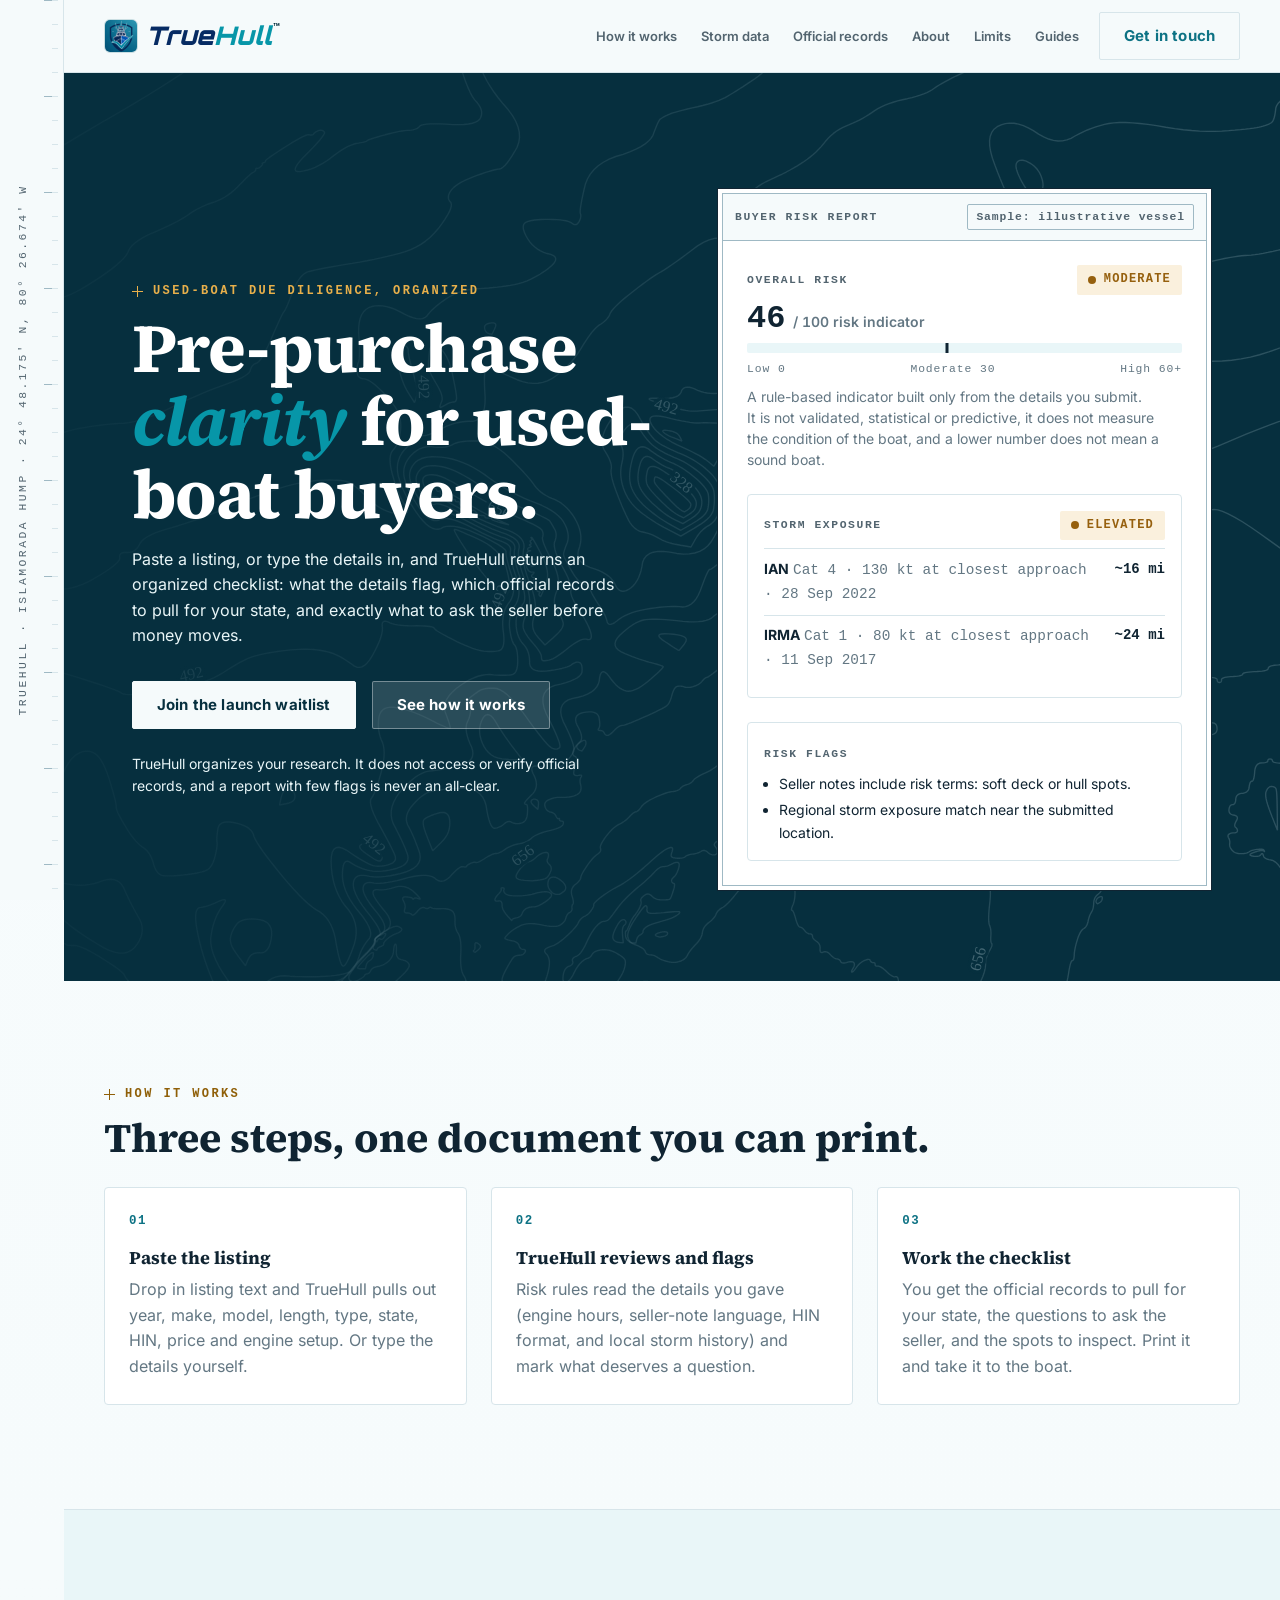
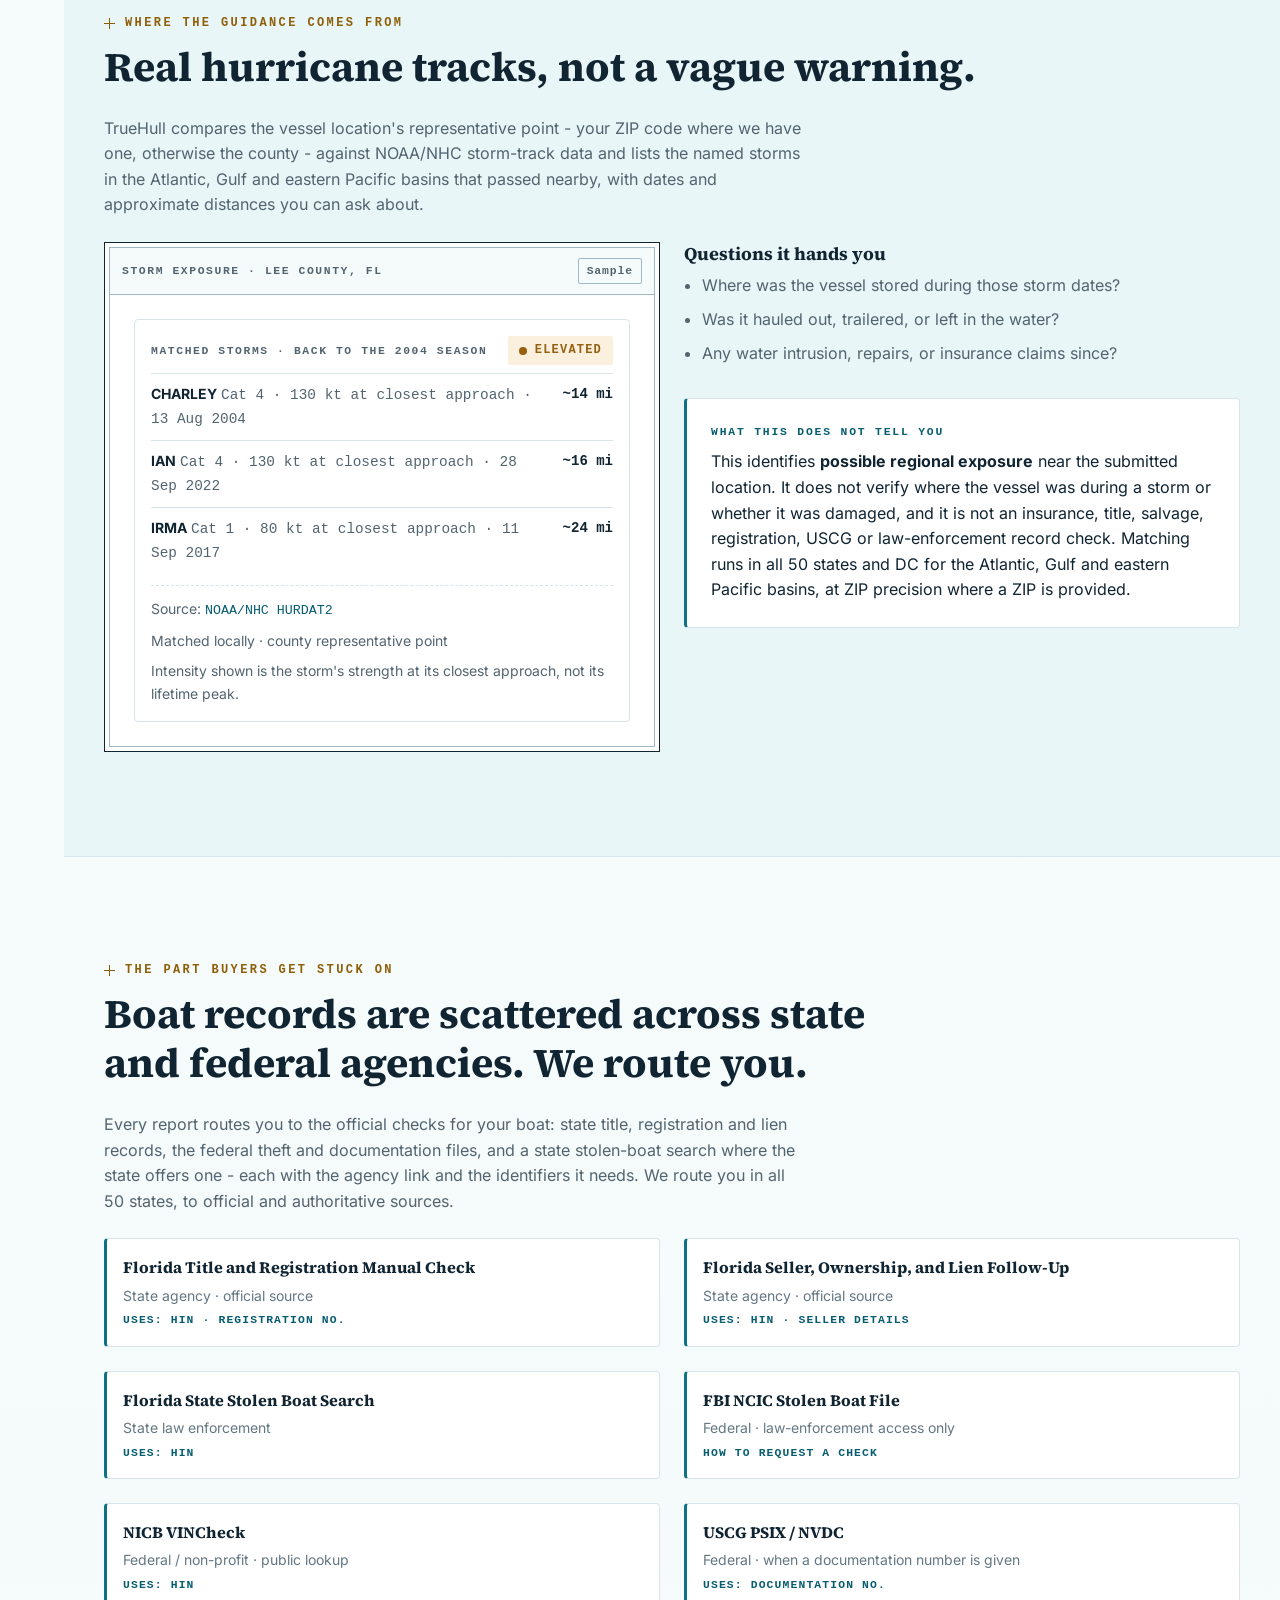
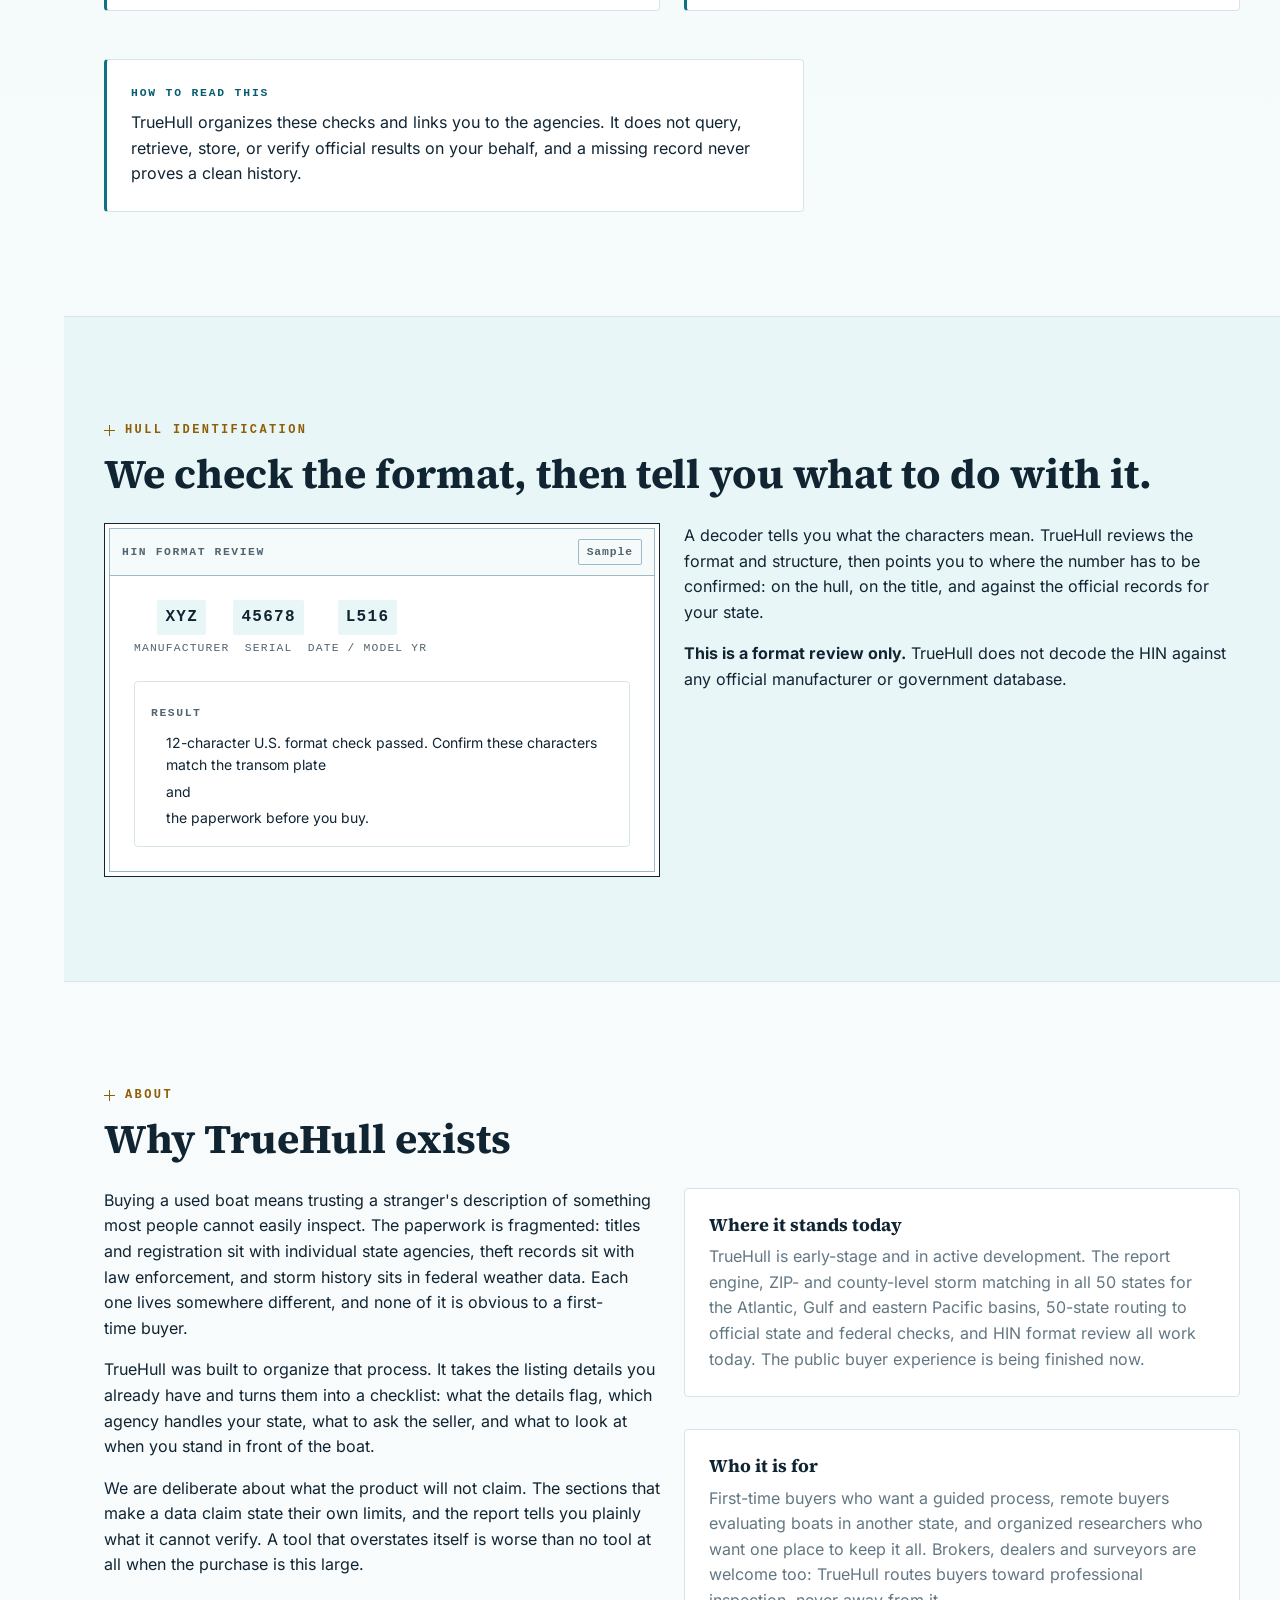
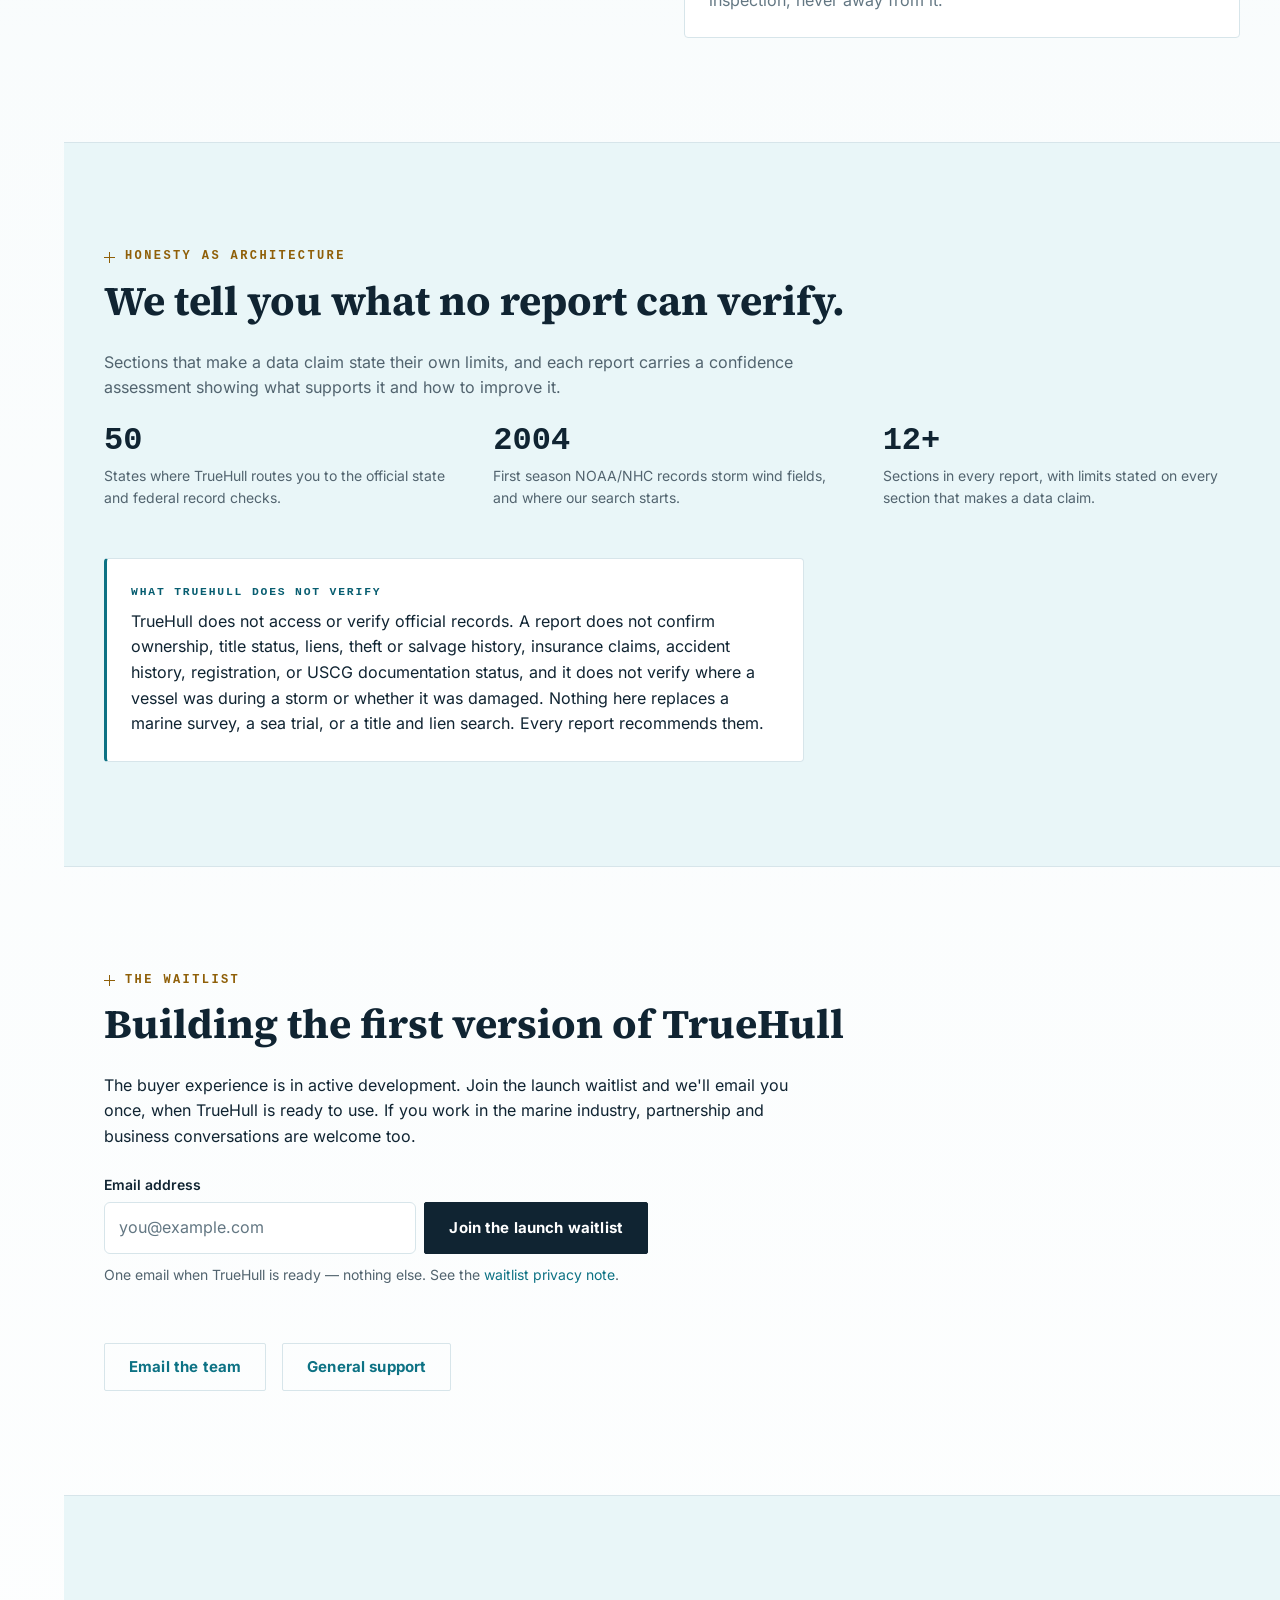
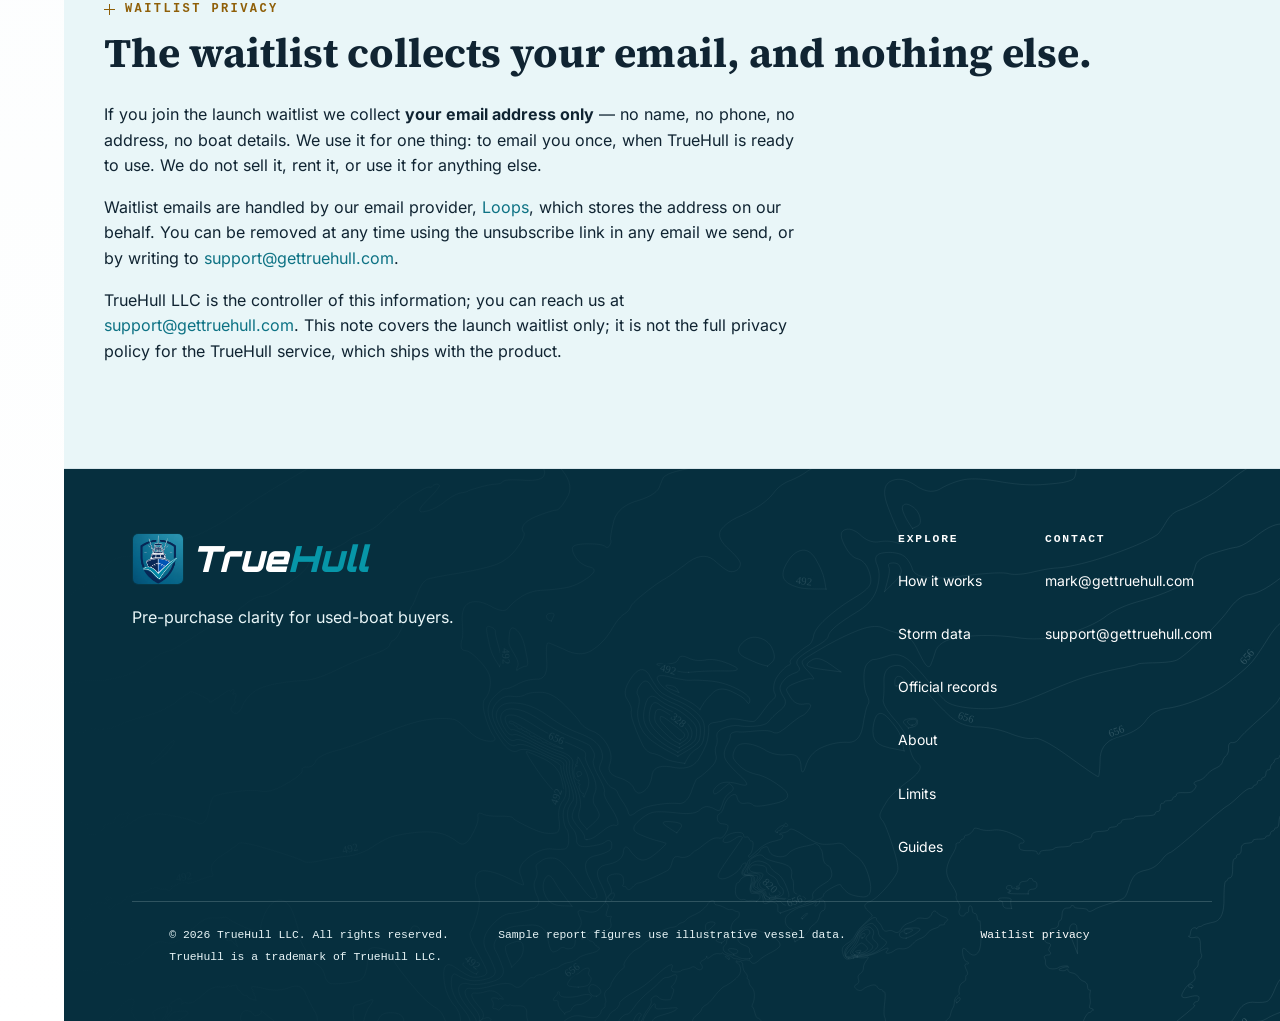
==== commit 7f447717: "Update brand slogan to "Pre-purchase clarity for used-boat buyers" Single slogan everywhere, replaci" ====
--- a/public/index.html
+++ b/public/index.html
@@ -7,7 +7,7 @@
       http-equiv="Content-Security-Policy"
       content="default-src 'self'; script-src 'self'; connect-src 'self' https://app.loops.so; form-action 'self' https://app.loops.so; img-src 'self'; style-src 'self'; font-src 'self'; base-uri 'self'; object-src 'none'"
     />
-    <title>TrueHull — Know the risk before you buy</title>
+    <title>TrueHull | Pre-purchase clarity for used-boat buyers</title>
     <meta
       name="description"
       content="TrueHull turns a used-boat listing into an organized due-diligence checklist: risk flags, NOAA/NHC storm-exposure guidance for the Atlantic, Gulf and eastern Pacific basins, HIN format review, and the official records to check in all 50 states."
@@ -15,7 +15,7 @@
     <meta name="theme-color" content="#062f3e" />
     <link rel="canonical" href="https://gettruehull.com/" />
 
-    <meta property="og:title" content="TrueHull — Know the risk before you buy" />
+    <meta property="og:title" content="TrueHull | Pre-purchase clarity for used-boat buyers" />
     <meta
       property="og:description"
       content="Turn a boat listing into an organized due-diligence checklist: what to verify, what to ask, and where the official records live."
@@ -128,8 +128,8 @@
         <div class="hero__inner">
           <div class="hero__grid">
             <div>
-              <p class="eyebrow">Pre-purchase due diligence for boat buyers</p>
-              <h1 id="hero-title">Know the risk <em>before</em> you buy.</h1>
+              <p class="eyebrow">Used-boat due diligence, organized</p>
+              <h1 id="hero-title">Pre-purchase <em>clarity</em> for used-boat buyers.</h1>
               <p class="lede">
                 Paste a listing, or type the details in, and TrueHull returns an organized
                 checklist: what the details flag, which official records to pull for
@@ -616,7 +616,7 @@
                 <span class="brand__true">True</span><span class="brand__hull">Hull</span>
               </span>
             </a>
-            <p class="site-footer__tagline">Know the risk before you buy.</p>
+            <p class="site-footer__tagline">Pre-purchase clarity for used-boat buyers.</p>
           </div>
           <nav class="site-footer__nav" aria-label="Footer">
             <div class="site-footer__col">
